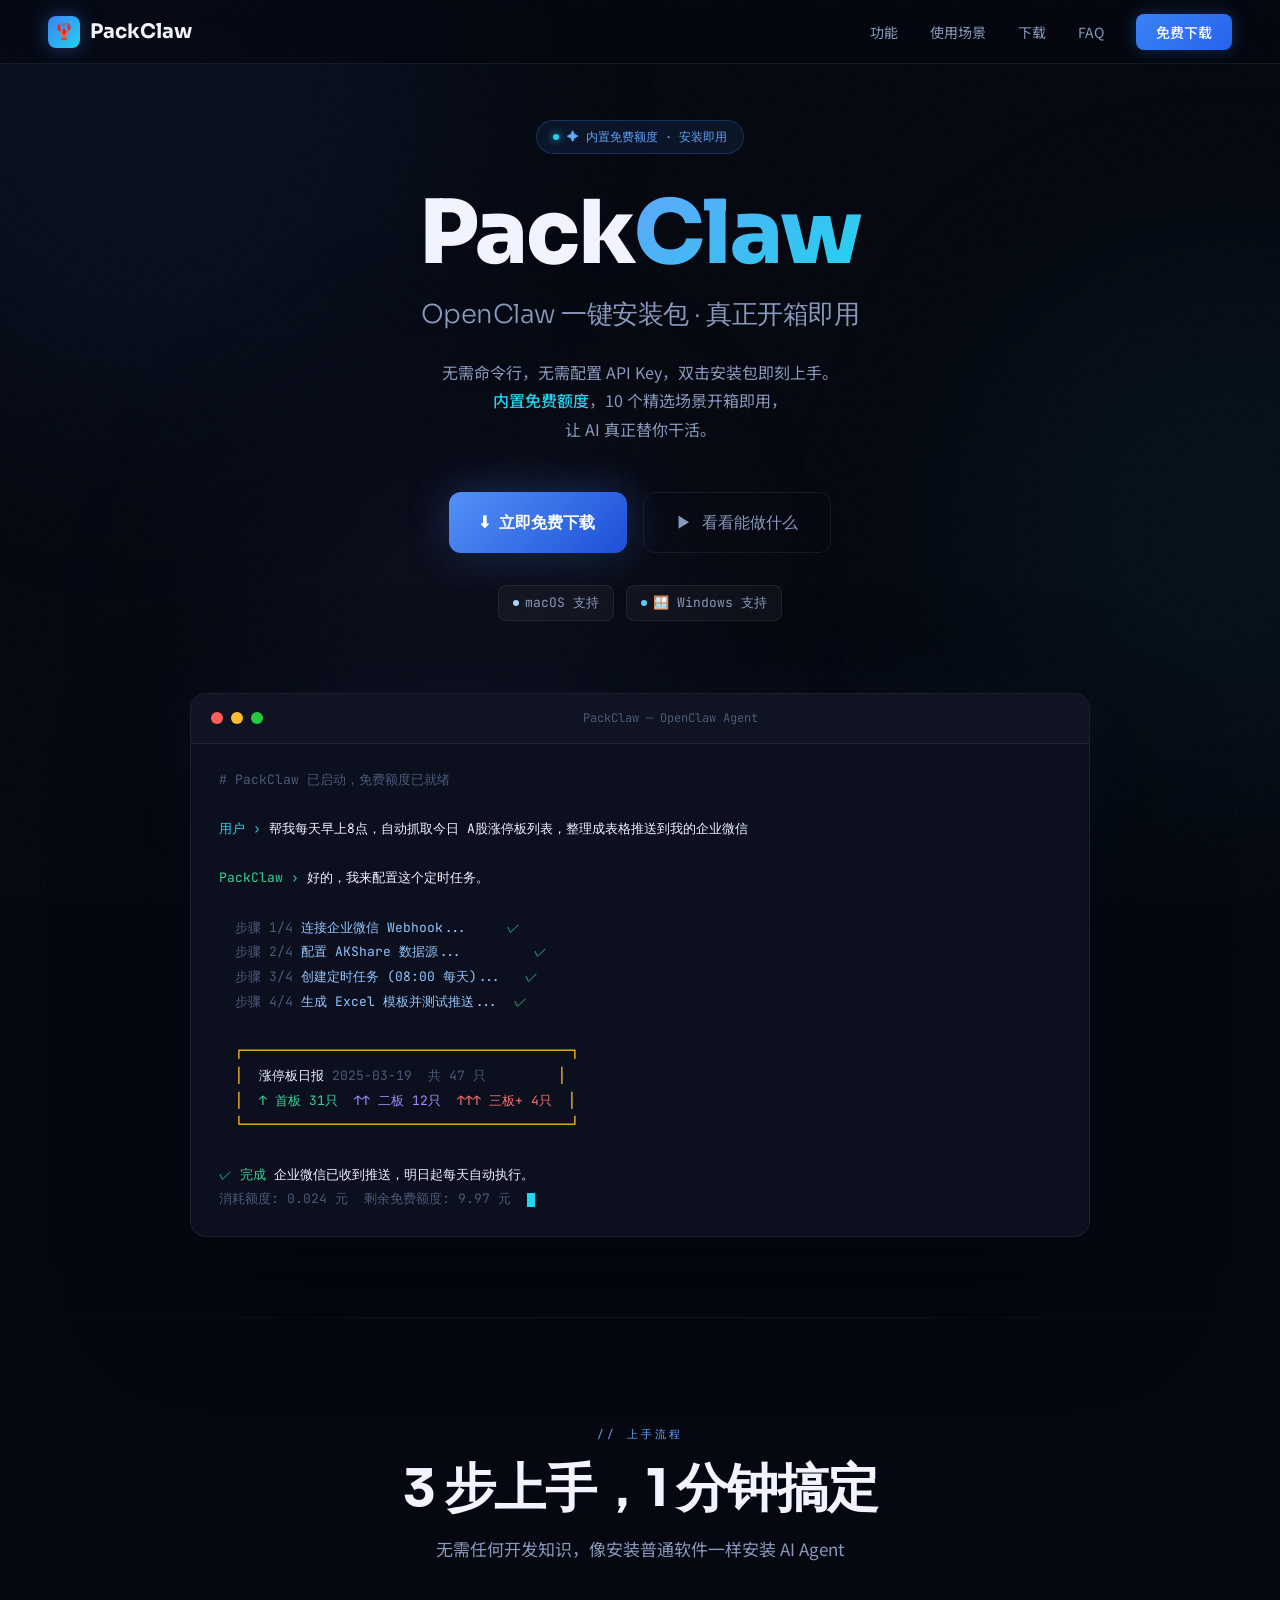
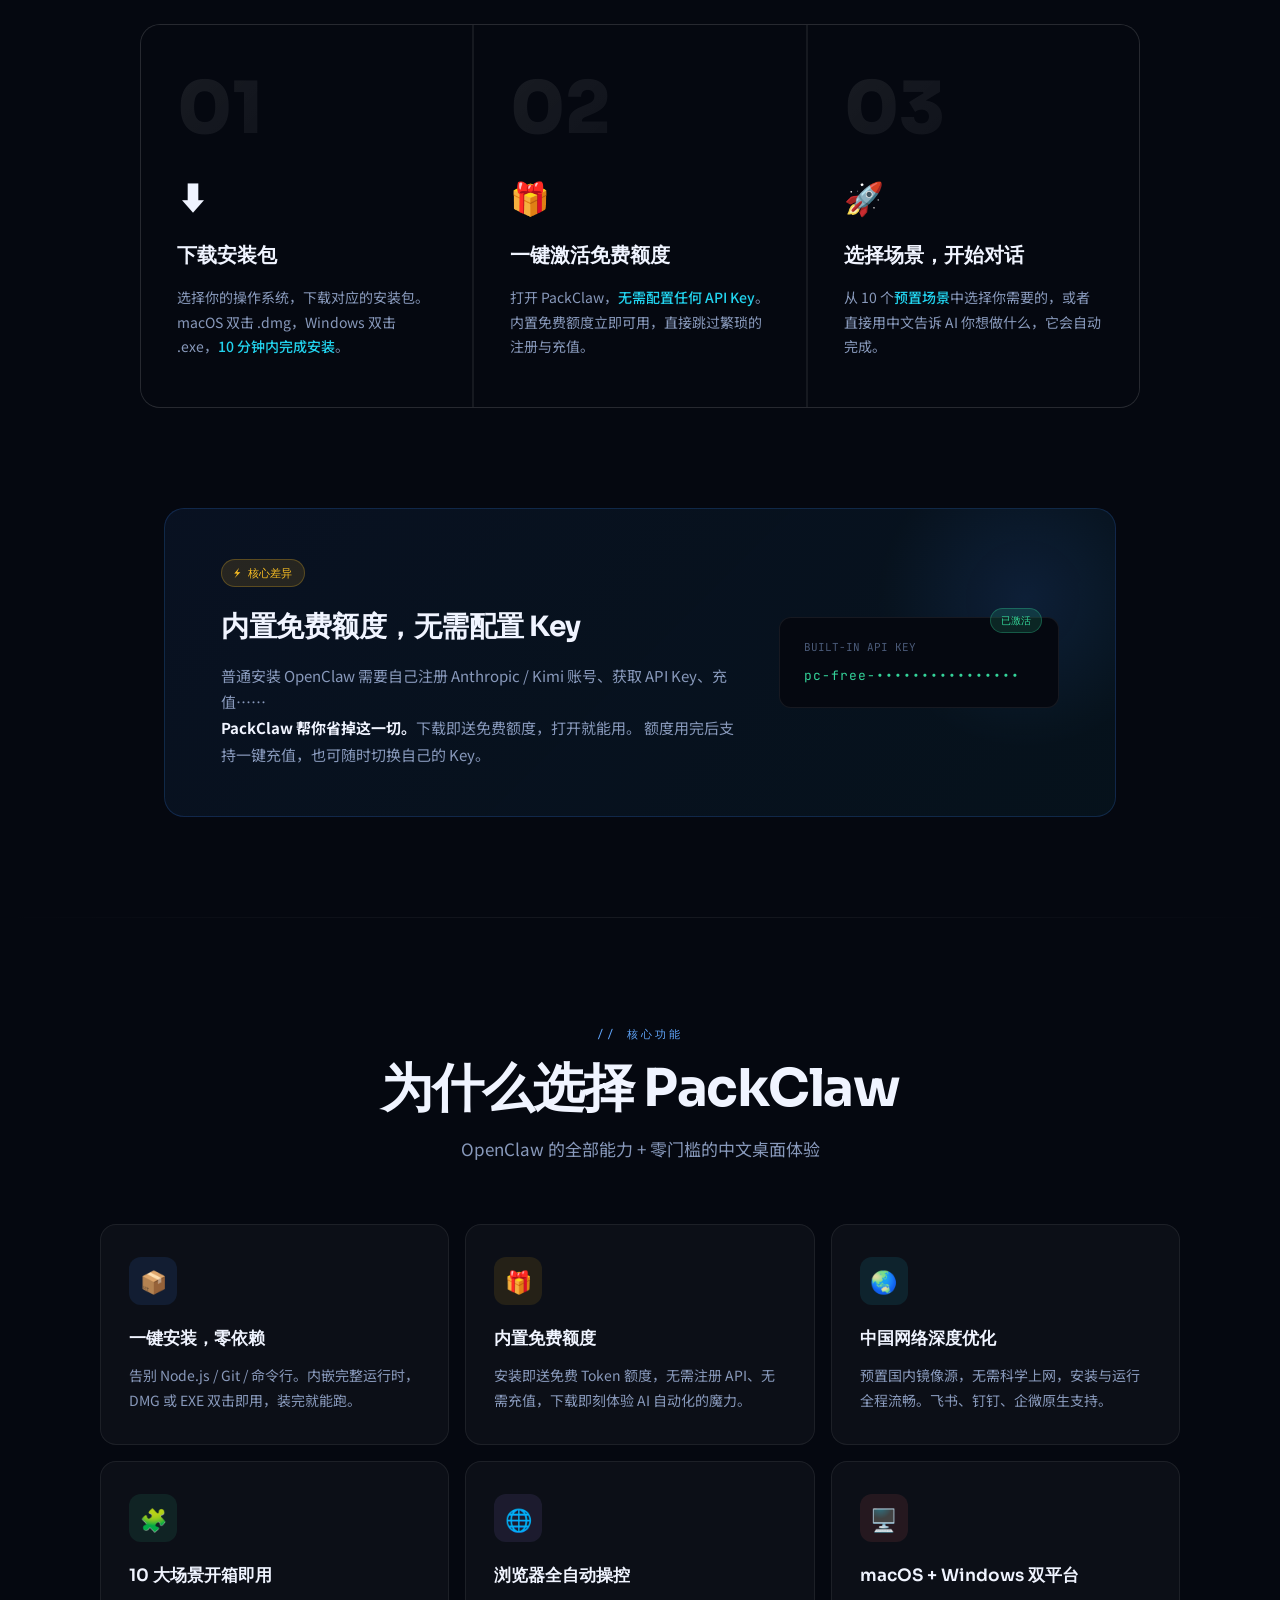
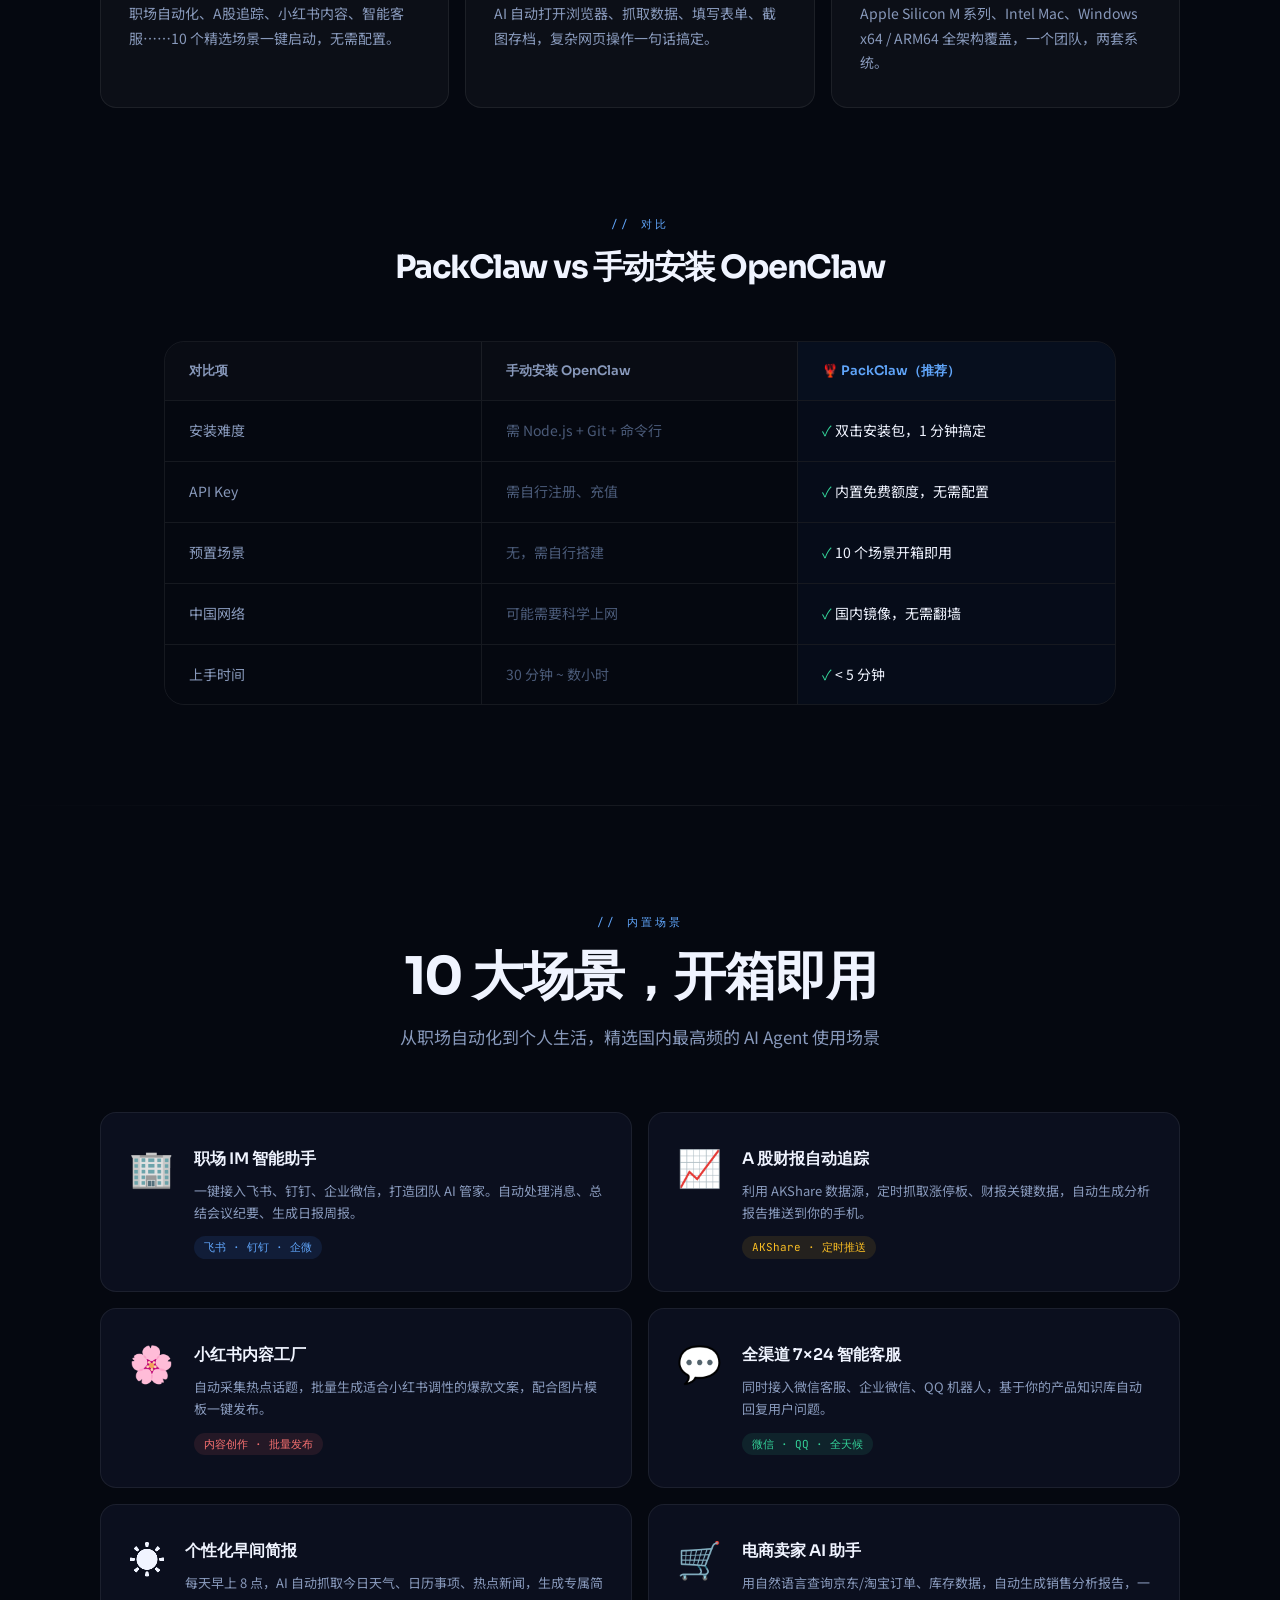
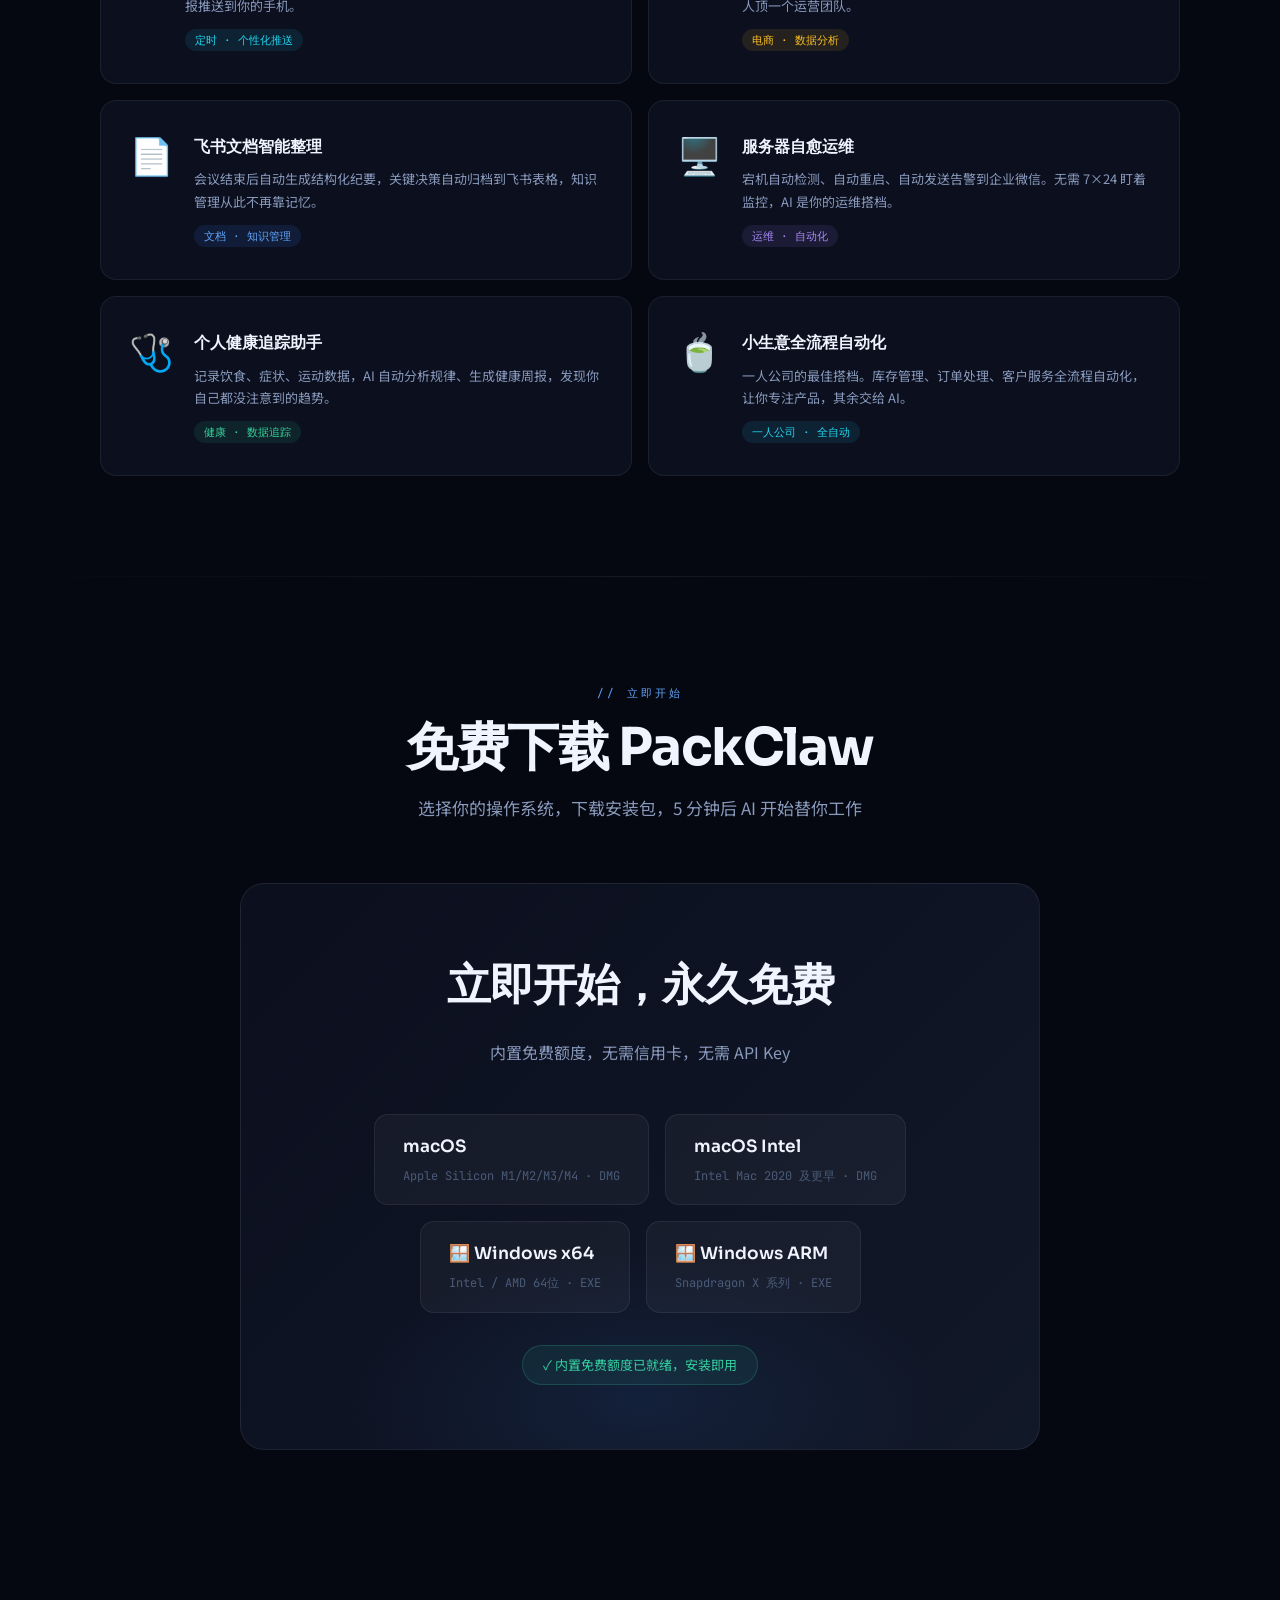
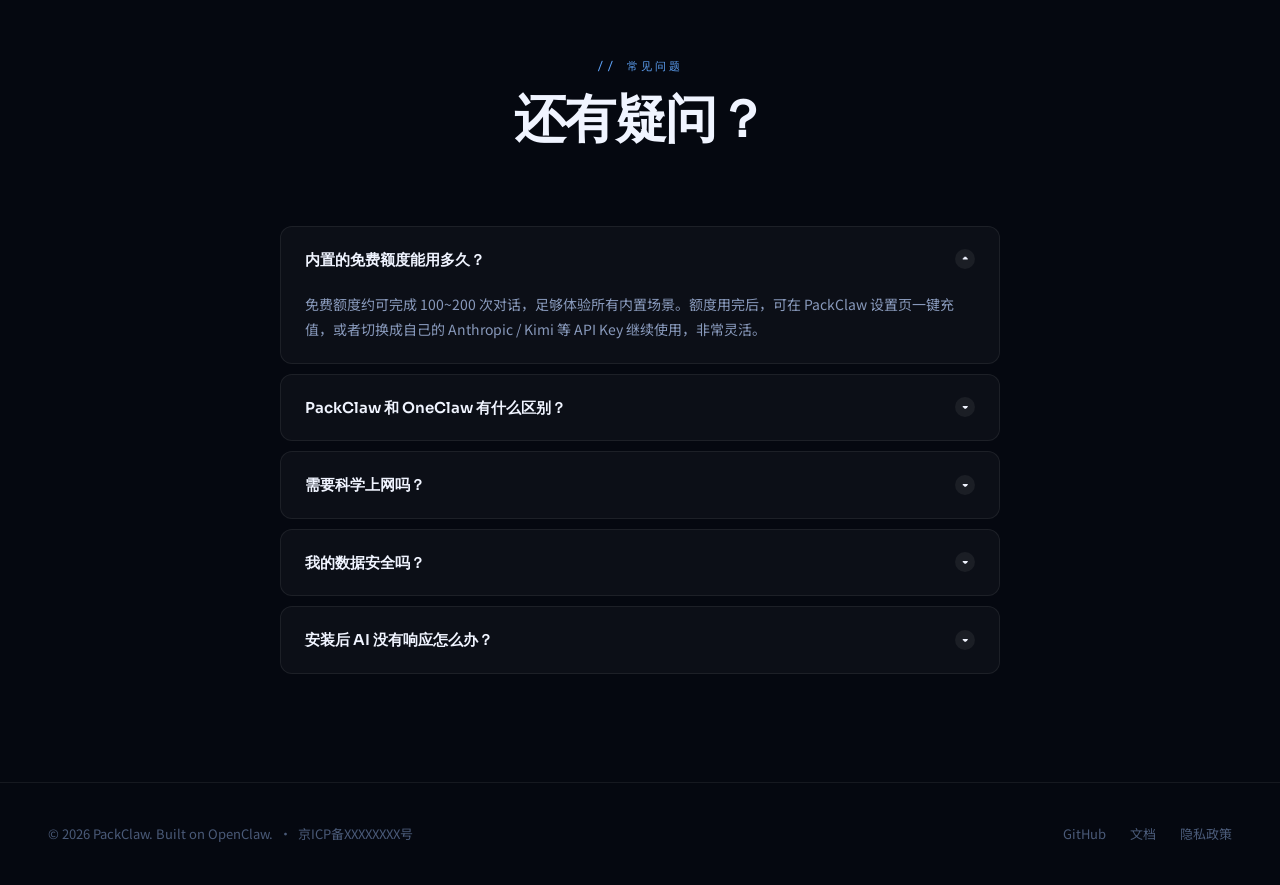
==== index.html @ dedaaedb "init" ====
<!DOCTYPE html>
<html lang="zh-CN">
<head>
<meta charset="UTF-8">
<meta name="viewport" content="width=device-width, initial-scale=1.0">
<title>PackClaw — OpenClaw 极简安装包，开箱即用</title>
<link rel="preconnect" href="https://fonts.googleapis.com">
<link rel="preconnect" href="https://fonts.gstatic.com" crossorigin>
<link href="https://fonts.googleapis.com/css2?family=Sora:wght@300;400;500;600;700;800&family=Noto+Sans+SC:wght@300;400;500;700&family=JetBrains+Mono:wght@400;500&display=swap" rel="stylesheet">
<style>
:root {
  --bg: #050810;
  --bg2: #0b0f1e;
  --bg3: #111828;
  --card: rgba(255,255,255,0.03);
  --border: rgba(255,255,255,0.07);
  --border-hover: rgba(99,179,237,0.35);
  --text: #f0f4ff;
  --text2: #8899bb;
  --text3: #4a5a78;
  --accent: #3b82f6;
  --accent2: #60a5fa;
  --accent-glow: rgba(59,130,246,0.15);
  --cyan: #22d3ee;
  --cyan-glow: rgba(34,211,238,0.12);
  --gold: #fbbf24;
  --green: #34d399;
  --purple: #a78bfa;
  --red: #f87171;
  --font-display: 'Sora', sans-serif;
  --font-body: 'Noto Sans SC', sans-serif;
  --font-mono: 'JetBrains Mono', monospace;
}

*, *::before, *::after { box-sizing: border-box; margin: 0; padding: 0; }

html { scroll-behavior: smooth; }

body {
  background: var(--bg);
  color: var(--text);
  font-family: var(--font-body);
  font-size: 16px;
  line-height: 1.7;
  overflow-x: hidden;
}

/* ───── NOISE TEXTURE ───── */
body::before {
  content: '';
  position: fixed;
  inset: 0;
  background-image: url("data:image/svg+xml,%3Csvg viewBox='0 0 256 256' xmlns='http://www.w3.org/2000/svg'%3E%3Cfilter id='noise'%3E%3CfeTurbulence type='fractalNoise' baseFrequency='0.9' numOctaves='4' stitchTiles='stitch'/%3E%3C/filter%3E%3Crect width='100%25' height='100%25' filter='url(%23noise)' opacity='0.035'/%3E%3C/svg%3E");
  pointer-events: none;
  z-index: 0;
  opacity: 0.6;
}

/* ───── AMBIENT BLOBS ───── */
.blob {
  position: fixed;
  border-radius: 50%;
  filter: blur(120px);
  pointer-events: none;
  z-index: 0;
  animation: blobFloat 12s ease-in-out infinite alternate;
}
.blob-1 { width: 600px; height: 600px; background: rgba(59,130,246,0.07); top: -200px; left: -150px; animation-delay: 0s; }
.blob-2 { width: 500px; height: 500px; background: rgba(34,211,238,0.05); top: 30%; right: -200px; animation-delay: -4s; }
.blob-3 { width: 400px; height: 400px; background: rgba(167,139,250,0.06); bottom: 10%; left: 20%; animation-delay: -8s; }

@keyframes blobFloat {
  0% { transform: translate(0,0) scale(1); }
  100% { transform: translate(30px, 40px) scale(1.08); }
}

/* ───── NAV ───── */
nav {
  position: fixed;
  top: 0; left: 0; right: 0;
  z-index: 100;
  display: flex;
  align-items: center;
  justify-content: space-between;
  padding: 0 48px;
  height: 64px;
  background: rgba(5,8,16,0.7);
  backdrop-filter: blur(20px);
  border-bottom: 1px solid var(--border);
}

.logo {
  display: flex;
  align-items: center;
  gap: 10px;
  font-family: var(--font-display);
  font-weight: 700;
  font-size: 20px;
  color: var(--text);
  text-decoration: none;
}

.logo-icon {
  width: 32px; height: 32px;
  background: linear-gradient(135deg, var(--accent), var(--cyan));
  border-radius: 8px;
  display: flex; align-items: center; justify-content: center;
  font-size: 16px;
  box-shadow: 0 0 20px rgba(59,130,246,0.4);
}

nav ul { list-style: none; display: flex; gap: 32px; }
nav ul a { color: var(--text2); text-decoration: none; font-size: 14px; transition: color .2s; }
nav ul a:hover { color: var(--text); }

.nav-cta {
  background: linear-gradient(135deg, var(--accent), #2563eb);
  color: #fff !important;
  padding: 8px 20px;
  border-radius: 8px;
  font-weight: 500;
  transition: opacity .2s, box-shadow .2s !important;
  box-shadow: 0 0 16px rgba(59,130,246,0.3);
}
.nav-cta:hover { opacity: 0.9 !important; box-shadow: 0 0 24px rgba(59,130,246,0.5) !important; }

/* ───── SECTIONS ───── */
section { position: relative; z-index: 1; }

/* ───── HERO ───── */
.hero {
  min-height: 100vh;
  display: flex;
  flex-direction: column;
  align-items: center;
  justify-content: center;
  text-align: center;
  padding: 120px 24px 80px;
}

.hero-badge {
  display: inline-flex;
  align-items: center;
  gap: 8px;
  padding: 6px 16px;
  background: rgba(59,130,246,0.1);
  border: 1px solid rgba(59,130,246,0.25);
  border-radius: 100px;
  font-size: 12px;
  font-family: var(--font-mono);
  color: var(--accent2);
  margin-bottom: 32px;
  animation: fadeUp .8s ease both;
}

.hero-badge::before {
  content: '';
  width: 6px; height: 6px;
  border-radius: 50%;
  background: var(--cyan);
  box-shadow: 0 0 8px var(--cyan);
  animation: pulse 2s ease infinite;
}

@keyframes pulse { 0%,100%{opacity:1;transform:scale(1)} 50%{opacity:.6;transform:scale(0.8)} }

.hero h1 {
  font-family: var(--font-display);
  font-size: clamp(48px, 7vw, 88px);
  font-weight: 800;
  line-height: 1.08;
  letter-spacing: -2px;
  margin-bottom: 12px;
  animation: fadeUp .8s ease .1s both;
}

.hero h1 .pack { color: var(--text); }
.hero h1 .claw {
  background: linear-gradient(135deg, var(--accent2), var(--cyan));
  -webkit-background-clip: text;
  -webkit-text-fill-color: transparent;
  background-clip: text;
}

.hero-tagline {
  font-family: var(--font-display);
  font-size: clamp(18px, 2.5vw, 26px);
  font-weight: 300;
  color: var(--text2);
  margin-bottom: 20px;
  letter-spacing: -0.5px;
  animation: fadeUp .8s ease .2s both;
}

.hero-sub {
  max-width: 600px;
  color: var(--text2);
  font-size: 16px;
  line-height: 1.8;
  margin-bottom: 48px;
  animation: fadeUp .8s ease .3s both;
}

.hero-sub strong { color: var(--cyan); font-weight: 500; }

.hero-actions {
  display: flex;
  gap: 16px;
  flex-wrap: wrap;
  justify-content: center;
  animation: fadeUp .8s ease .4s both;
}

.btn-primary {
  display: flex;
  align-items: center;
  gap: 10px;
  padding: 16px 32px;
  background: linear-gradient(135deg, var(--accent), #1d4ed8);
  border: none;
  border-radius: 12px;
  color: #fff;
  font-family: var(--font-display);
  font-size: 16px;
  font-weight: 600;
  cursor: pointer;
  text-decoration: none;
  box-shadow: 0 0 40px rgba(59,130,246,0.3), 0 4px 20px rgba(0,0,0,0.3);
  transition: all .25s;
  position: relative;
  overflow: hidden;
}

.btn-primary::after {
  content: '';
  position: absolute;
  inset: 0;
  background: linear-gradient(135deg, rgba(255,255,255,0.12), transparent);
}

.btn-primary:hover {
  transform: translateY(-2px);
  box-shadow: 0 0 60px rgba(59,130,246,0.45), 0 8px 32px rgba(0,0,0,0.4);
}

.btn-secondary {
  display: flex;
  align-items: center;
  gap: 10px;
  padding: 16px 32px;
  background: transparent;
  border: 1px solid var(--border);
  border-radius: 12px;
  color: var(--text2);
  font-family: var(--font-display);
  font-size: 16px;
  font-weight: 500;
  cursor: pointer;
  text-decoration: none;
  transition: all .25s;
}

.btn-secondary:hover {
  border-color: rgba(255,255,255,0.2);
  color: var(--text);
  background: rgba(255,255,255,0.03);
}

/* OS Badges */
.os-badges {
  display: flex;
  gap: 12px;
  margin-top: 32px;
  justify-content: center;
  animation: fadeUp .8s ease .5s both;
}

.os-badge {
  display: flex;
  align-items: center;
  gap: 6px;
  padding: 6px 14px;
  background: rgba(255,255,255,0.04);
  border: 1px solid var(--border);
  border-radius: 8px;
  font-size: 13px;
  color: var(--text2);
  font-family: var(--font-mono);
}

.os-badge .dot { width: 6px; height: 6px; border-radius: 50%; }
.os-badge.mac .dot { background: #a8d8ff; }
.os-badge.win .dot { background: #60cdff; }

/* Hero visual */
.hero-visual {
  margin-top: 72px;
  width: 100%;
  max-width: 900px;
  animation: fadeUp .8s ease .6s both;
}

.terminal {
  background: var(--bg2);
  border: 1px solid var(--border);
  border-radius: 16px;
  overflow: hidden;
  box-shadow: 0 40px 120px rgba(0,0,0,0.6), 0 0 80px rgba(59,130,246,0.08);
}

.terminal-bar {
  display: flex;
  align-items: center;
  gap: 8px;
  padding: 14px 20px;
  background: rgba(255,255,255,0.02);
  border-bottom: 1px solid var(--border);
}

.terminal-dot { width: 12px; height: 12px; border-radius: 50%; }
.terminal-dot.r { background: #ff5f57; }
.terminal-dot.y { background: #febc2e; }
.terminal-dot.g { background: #28c840; }

.terminal-title { flex: 1; text-align: center; font-family: var(--font-mono); font-size: 12px; color: var(--text3); }

.terminal-body { padding: 24px 28px; text-align: left; }
.terminal-body pre { font-family: var(--font-mono); font-size: 13px; line-height: 1.9; }

.t-dim { color: var(--text3); }
.t-green { color: var(--green); }
.t-cyan { color: var(--cyan); }
.t-blue { color: #93c5fd; }
.t-gold { color: var(--gold); }
.t-purple { color: var(--purple); }
.t-red { color: var(--red); }
.t-white { color: var(--text); }

.cursor {
  display: inline-block;
  width: 8px; height: 14px;
  background: var(--cyan);
  vertical-align: middle;
  animation: blink 1s step-end infinite;
}
@keyframes blink { 0%,100%{opacity:1} 50%{opacity:0} }

/* ───── DIVIDER ───── */
.section-divider {
  height: 1px;
  background: linear-gradient(90deg, transparent, var(--border), transparent);
  margin: 0;
}

/* ───── SECTION HEADER ───── */
.section-header {
  text-align: center;
  padding: 100px 24px 60px;
}

.section-label {
  display: inline-block;
  font-family: var(--font-mono);
  font-size: 11px;
  letter-spacing: 3px;
  text-transform: uppercase;
  color: var(--accent2);
  margin-bottom: 16px;
}

.section-title {
  font-family: var(--font-display);
  font-size: clamp(32px, 5vw, 52px);
  font-weight: 700;
  letter-spacing: -1.5px;
  line-height: 1.12;
  margin-bottom: 16px;
}

.section-desc {
  color: var(--text2);
  font-size: 17px;
  max-width: 560px;
  margin: 0 auto;
  line-height: 1.75;
}

/* ───── STEPS ───── */
.steps-section { padding: 0 24px 100px; }

.steps-grid {
  max-width: 1000px;
  margin: 0 auto;
  display: grid;
  grid-template-columns: repeat(3, 1fr);
  gap: 2px;
  background: var(--border);
  border-radius: 20px;
  overflow: hidden;
  border: 1px solid var(--border);
}

.step-card {
  background: var(--bg);
  padding: 48px 36px;
  position: relative;
  transition: background .25s;
}

.step-card:hover { background: var(--bg2); }

.step-num {
  font-family: var(--font-display);
  font-size: 72px;
  font-weight: 800;
  line-height: 1;
  margin-bottom: 24px;
  background: linear-gradient(135deg, rgba(255,255,255,0.08), rgba(255,255,255,0.02));
  -webkit-background-clip: text;
  -webkit-text-fill-color: transparent;
  background-clip: text;
}

.step-icon { font-size: 32px; margin-bottom: 16px; }
.step-title { font-family: var(--font-display); font-size: 20px; font-weight: 600; margin-bottom: 12px; }
.step-desc { color: var(--text2); font-size: 14px; line-height: 1.75; }

.step-accent { color: var(--cyan); font-weight: 500; }

/* ───── FREE KEY BANNER ───── */
.free-key-banner {
  max-width: 1000px;
  margin: 0 auto 100px;
  padding: 0 24px;
}

.banner-inner {
  background: linear-gradient(135deg, rgba(59,130,246,0.08), rgba(34,211,238,0.05));
  border: 1px solid rgba(59,130,246,0.2);
  border-radius: 20px;
  padding: 48px 56px;
  display: grid;
  grid-template-columns: 1fr auto;
  gap: 40px;
  align-items: center;
  position: relative;
  overflow: hidden;
}

.banner-inner::before {
  content: '';
  position: absolute;
  top: -60px; right: -60px;
  width: 300px; height: 300px;
  border-radius: 50%;
  background: radial-gradient(circle, rgba(59,130,246,0.12), transparent 70%);
}

.banner-label {
  display: inline-flex;
  align-items: center;
  gap: 6px;
  padding: 4px 12px;
  background: rgba(251,191,36,0.12);
  border: 1px solid rgba(251,191,36,0.25);
  border-radius: 100px;
  font-size: 11px;
  font-family: var(--font-mono);
  color: var(--gold);
  margin-bottom: 16px;
}

.banner-title {
  font-family: var(--font-display);
  font-size: 28px;
  font-weight: 700;
  margin-bottom: 12px;
  letter-spacing: -0.5px;
}

.banner-desc { color: var(--text2); font-size: 15px; line-height: 1.75; }
.banner-desc strong { color: var(--text); }

.key-display {
  background: var(--bg);
  border: 1px solid var(--border);
  border-radius: 12px;
  padding: 20px 24px;
  font-family: var(--font-mono);
  font-size: 13px;
  white-space: nowrap;
  min-width: 280px;
  position: relative;
}

.key-label { color: var(--text3); font-size: 11px; margin-bottom: 8px; }
.key-value { color: var(--green); letter-spacing: 1px; }
.key-badge {
  position: absolute;
  top: -10px; right: 16px;
  padding: 3px 10px;
  background: rgba(52,211,153,0.15);
  border: 1px solid rgba(52,211,153,0.3);
  border-radius: 100px;
  font-size: 10px;
  color: var(--green);
}

/* ───── FEATURES ───── */
.features-section {
  padding: 0 24px 100px;
}

.features-grid {
  max-width: 1080px;
  margin: 0 auto;
  display: grid;
  grid-template-columns: repeat(3, 1fr);
  gap: 16px;
}

.feature-card {
  background: var(--card);
  border: 1px solid var(--border);
  border-radius: 16px;
  padding: 32px 28px;
  transition: all .3s;
  position: relative;
  overflow: hidden;
}

.feature-card::before {
  content: '';
  position: absolute;
  top: 0; left: 0; right: 0;
  height: 2px;
  background: linear-gradient(90deg, transparent, var(--accent), transparent);
  opacity: 0;
  transition: opacity .3s;
}

.feature-card:hover {
  border-color: var(--border-hover);
  background: rgba(255,255,255,0.04);
  transform: translateY(-4px);
}

.feature-card:hover::before { opacity: 1; }

.feature-icon-wrap {
  width: 48px; height: 48px;
  border-radius: 12px;
  display: flex; align-items: center; justify-content: center;
  font-size: 22px;
  margin-bottom: 20px;
}

.fi-blue { background: rgba(59,130,246,0.12); }
.fi-cyan { background: rgba(34,211,238,0.1); }
.fi-green { background: rgba(52,211,153,0.1); }
.fi-gold { background: rgba(251,191,36,0.1); }
.fi-purple { background: rgba(167,139,250,0.1); }
.fi-red { background: rgba(248,113,113,0.1); }

.feature-title { font-family: var(--font-display); font-size: 17px; font-weight: 600; margin-bottom: 10px; }
.feature-desc { color: var(--text2); font-size: 14px; line-height: 1.75; }

/* ───── SCENARIOS ───── */
.scenarios-section {
  padding: 0 24px 100px;
}

.scenarios-grid {
  max-width: 1080px;
  margin: 0 auto;
  display: grid;
  grid-template-columns: repeat(2, 1fr);
  gap: 16px;
}

.scenario-card {
  background: var(--bg2);
  border: 1px solid var(--border);
  border-radius: 16px;
  padding: 32px 28px;
  display: flex;
  gap: 20px;
  transition: all .3s;
  cursor: default;
}

.scenario-card:hover {
  border-color: rgba(255,255,255,0.1);
  background: var(--bg3);
  transform: translateY(-2px);
}

.scenario-icon {
  font-size: 36px;
  flex-shrink: 0;
  line-height: 1;
  margin-top: 2px;
}

.scenario-title {
  font-family: var(--font-display);
  font-size: 16px;
  font-weight: 600;
  margin-bottom: 8px;
}

.scenario-desc { color: var(--text2); font-size: 13px; line-height: 1.7; }

.scenario-tag {
  display: inline-block;
  padding: 2px 10px;
  border-radius: 100px;
  font-size: 11px;
  font-family: var(--font-mono);
  margin-top: 12px;
}

.tag-blue { background: rgba(59,130,246,0.12); color: var(--accent2); }
.tag-green { background: rgba(52,211,153,0.1); color: var(--green); }
.tag-gold { background: rgba(251,191,36,0.1); color: var(--gold); }
.tag-purple { background: rgba(167,139,250,0.1); color: var(--purple); }
.tag-cyan { background: rgba(34,211,238,0.1); color: var(--cyan); }
.tag-red { background: rgba(248,113,113,0.1); color: var(--red); }

/* ───── DOWNLOAD ───── */
.download-section {
  padding: 0 24px 100px;
}

.download-box {
  max-width: 800px;
  margin: 0 auto;
  background: linear-gradient(135deg, var(--bg2), var(--bg3));
  border: 1px solid var(--border);
  border-radius: 24px;
  padding: 64px 48px;
  text-align: center;
  position: relative;
  overflow: hidden;
}

.download-box::before {
  content: '';
  position: absolute;
  bottom: -100px; left: 50%;
  transform: translateX(-50%);
  width: 600px; height: 300px;
  background: radial-gradient(ellipse, rgba(59,130,246,0.1), transparent 70%);
}

.download-title {
  font-family: var(--font-display);
  font-size: clamp(28px, 4vw, 44px);
  font-weight: 800;
  letter-spacing: -1px;
  margin-bottom: 16px;
}

.download-sub { color: var(--text2); font-size: 16px; margin-bottom: 48px; }

.download-buttons {
  display: flex;
  gap: 16px;
  justify-content: center;
  flex-wrap: wrap;
}

.dl-btn {
  display: flex;
  flex-direction: column;
  align-items: flex-start;
  gap: 4px;
  padding: 18px 28px;
  border-radius: 14px;
  border: 1px solid var(--border);
  background: rgba(255,255,255,0.04);
  cursor: pointer;
  text-decoration: none;
  transition: all .25s;
  min-width: 200px;
}

.dl-btn:hover {
  border-color: rgba(99,179,237,0.3);
  background: rgba(59,130,246,0.06);
  transform: translateY(-3px);
}

.dl-btn-os {
  font-family: var(--font-display);
  font-size: 17px;
  font-weight: 600;
  color: var(--text);
  display: flex;
  align-items: center;
  gap: 8px;
}

.dl-btn-desc { font-size: 12px; color: var(--text3); font-family: var(--font-mono); }

.dl-free-badge {
  display: inline-flex;
  align-items: center;
  gap: 6px;
  margin-top: 32px;
  padding: 8px 20px;
  background: rgba(52,211,153,0.08);
  border: 1px solid rgba(52,211,153,0.2);
  border-radius: 100px;
  font-size: 13px;
  color: var(--green);
}

/* ───── FAQ ───── */
.faq-section { padding: 0 24px 100px; }

.faq-list {
  max-width: 720px;
  margin: 0 auto;
  display: flex;
  flex-direction: column;
  gap: 2px;
}

.faq-item {
  border-radius: 12px;
  overflow: hidden;
  background: var(--card);
  border: 1px solid var(--border);
  margin-bottom: 8px;
}

.faq-q {
  padding: 20px 24px;
  font-family: var(--font-display);
  font-size: 15px;
  font-weight: 600;
  cursor: pointer;
  display: flex;
  justify-content: space-between;
  align-items: center;
  gap: 16px;
  user-select: none;
}

.faq-q:hover { background: rgba(255,255,255,0.02); }

.faq-arrow {
  width: 20px; height: 20px;
  border-radius: 50%;
  background: rgba(255,255,255,0.06);
  display: flex; align-items: center; justify-content: center;
  font-size: 12px;
  flex-shrink: 0;
  transition: transform .25s;
}

.faq-a {
  padding: 0 24px;
  max-height: 0;
  overflow: hidden;
  transition: max-height .35s ease, padding .25s;
  color: var(--text2);
  font-size: 14px;
  line-height: 1.8;
}

.faq-item.open .faq-a { max-height: 200px; padding: 0 24px 20px; }
.faq-item.open .faq-arrow { transform: rotate(180deg); }

/* ───── FOOTER ───── */
footer {
  border-top: 1px solid var(--border);
  padding: 40px 48px;
  display: flex;
  align-items: center;
  justify-content: space-between;
  position: relative;
  z-index: 1;
}

.footer-left { color: var(--text3); font-size: 13px; }
.footer-left a { color: var(--text3); text-decoration: none; }
.footer-left a:hover { color: var(--text2); }

.footer-right { display: flex; gap: 24px; }
.footer-right a { color: var(--text3); font-size: 13px; text-decoration: none; }
.footer-right a:hover { color: var(--text2); }

/* ───── ANIMATIONS ───── */
@keyframes fadeUp {
  from { opacity: 0; transform: translateY(24px); }
  to { opacity: 1; transform: translateY(0); }
}

.reveal {
  opacity: 0;
  transform: translateY(32px);
  transition: opacity .7s ease, transform .7s ease;
}

.reveal.visible { opacity: 1; transform: translateY(0); }

/* ───── COMPARISON STRIP ───── */
.compare-strip {
  max-width: 1000px;
  margin: 0 auto 100px;
  padding: 0 24px;
}

.compare-inner {
  border: 1px solid var(--border);
  border-radius: 20px;
  overflow: hidden;
}

.compare-row {
  display: grid;
  grid-template-columns: 1fr 1fr 1fr;
  border-bottom: 1px solid var(--border);
}
.compare-row:last-child { border-bottom: none; }

.compare-cell {
  padding: 18px 24px;
  font-size: 14px;
  border-right: 1px solid var(--border);
}
.compare-cell:last-child { border-right: none; }

.compare-row.header .compare-cell {
  background: rgba(255,255,255,0.02);
  font-family: var(--font-display);
  font-weight: 600;
  font-size: 13px;
  color: var(--text2);
}

.compare-row.header .compare-cell:nth-child(3) {
  background: rgba(59,130,246,0.06);
  color: var(--accent2);
}

.check { color: var(--green); }
.cross { color: var(--text3); }
.highlight-cell { background: rgba(59,130,246,0.04); }

/* ───── RESPONSIVE ───── */
@media (max-width: 768px) {
  nav { padding: 0 20px; }
  nav ul { display: none; }
  .steps-grid, .features-grid, .scenarios-grid { grid-template-columns: 1fr; }
  .banner-inner { grid-template-columns: 1fr; }
  .compare-row { grid-template-columns: 1fr; }
  footer { flex-direction: column; gap: 16px; text-align: center; }
}
</style>
</head>
<body>

<div class="blob blob-1"></div>
<div class="blob blob-2"></div>
<div class="blob blob-3"></div>

<!-- NAV -->
<nav>
  <a href="#" class="logo">
    <div class="logo-icon">🦞</div>
    PackClaw
  </a>
  <ul>
    <li><a href="#features">功能</a></li>
    <li><a href="#scenarios">使用场景</a></li>
    <li><a href="#download">下载</a></li>
    <li><a href="#faq">FAQ</a></li>
    <li><a href="#download" class="nav-cta">免费下载</a></li>
  </ul>
</nav>

<!-- HERO -->
<section class="hero">
  <div class="hero-badge">✦ 内置免费额度 · 安装即用</div>

  <h1>
    <span class="pack">Pack</span><span class="claw">Claw</span>
  </h1>

  <p class="hero-tagline">OpenClaw 一键安装包 · 真正开箱即用</p>

  <p class="hero-sub">
    无需命令行，无需配置 API Key，双击安装包即刻上手。<br>
    <strong>内置免费额度</strong>，10 个精选场景开箱即用，<br>
    让 AI 真正替你干活。
  </p>

  <div class="hero-actions">
    <a href="#download" class="btn-primary">
      <span>⬇</span> 立即免费下载
    </a>
    <a href="#scenarios" class="btn-secondary">
      <span>▶</span> 看看能做什么
    </a>
  </div>

  <div class="os-badges">
    <div class="os-badge mac">
      <div class="dot"></div>
       macOS 支持
    </div>
    <div class="os-badge win">
      <div class="dot"></div>
      🪟 Windows 支持
    </div>
  </div>

  <div class="hero-visual">
    <div class="terminal">
      <div class="terminal-bar">
        <div class="terminal-dot r"></div>
        <div class="terminal-dot y"></div>
        <div class="terminal-dot g"></div>
        <div class="terminal-title">PackClaw — OpenClaw Agent</div>
      </div>
      <div class="terminal-body">
        <pre><span class="t-dim"># PackClaw 已启动，免费额度已就绪</span>

<span class="t-cyan">用户 ›</span> <span class="t-white">帮我每天早上8点，自动抓取今日 A股涨停板列表，整理成表格推送到我的企业微信</span>

<span class="t-green">PackClaw ›</span> <span class="t-white">好的，我来配置这个定时任务。</span>

  <span class="t-dim">步骤 1/4</span> <span class="t-blue">连接企业微信 Webhook...</span>     <span class="t-green">✓</span>
  <span class="t-dim">步骤 2/4</span> <span class="t-blue">配置 AKShare 数据源...</span>         <span class="t-green">✓</span>
  <span class="t-dim">步骤 3/4</span> <span class="t-blue">创建定时任务 (08:00 每天)...</span>   <span class="t-green">✓</span>
  <span class="t-dim">步骤 4/4</span> <span class="t-blue">生成 Excel 模板并测试推送...</span>  <span class="t-green">✓</span>

<span class="t-gold">  ┌─────────────────────────────────────────┐</span>
<span class="t-gold">  │</span>  <span class="t-white">涨停板日报</span> <span class="t-dim">2025-03-19  共 47 只</span>         <span class="t-gold">│</span>
<span class="t-gold">  │</span>  <span class="t-green">↑ 首板 31只</span>  <span class="t-purple">↑↑ 二板 12只</span>  <span class="t-red">↑↑↑ 三板+ 4只</span>  <span class="t-gold">│</span>
<span class="t-gold">  └─────────────────────────────────────────┘</span>

<span class="t-green">✓ 完成</span> <span class="t-white">企业微信已收到推送，明日起每天自动执行。</span>
<span class="t-dim">消耗额度: 0.024 元  剩余免费额度: 9.97 元</span>  <span class="cursor"></span></pre>
      </div>
    </div>
  </div>
</section>

<div class="section-divider"></div>

<!-- 3 STEPS -->
<section id="setup">
  <div class="section-header reveal">
    <span class="section-label">// 上手流程</span>
    <h2 class="section-title">3 步上手，1 分钟搞定</h2>
    <p class="section-desc">无需任何开发知识，像安装普通软件一样安装 AI Agent</p>
  </div>

  <div class="steps-section">
    <div class="steps-grid reveal">
      <div class="step-card">
        <div class="step-num">01</div>
        <div class="step-icon">⬇</div>
        <div class="step-title">下载安装包</div>
        <p class="step-desc">选择你的操作系统，下载对应的安装包。macOS 双击 .dmg，Windows 双击 .exe，<span class="step-accent">10 分钟内完成安装</span>。</p>
      </div>
      <div class="step-card">
        <div class="step-num">02</div>
        <div class="step-icon">🎁</div>
        <div class="step-title">一键激活免费额度</div>
        <p class="step-desc">打开 PackClaw，<span class="step-accent">无需配置任何 API Key</span>。内置免费额度立即可用，直接跳过繁琐的注册与充值。</p>
      </div>
      <div class="step-card">
        <div class="step-num">03</div>
        <div class="step-icon">🚀</div>
        <div class="step-title">选择场景，开始对话</div>
        <p class="step-desc">从 10 个<span class="step-accent">预置场景</span>中选择你需要的，或者直接用中文告诉 AI 你想做什么，它会自动完成。</p>
      </div>
    </div>
  </div>
</section>

<!-- FREE KEY BANNER -->
<div class="free-key-banner reveal">
  <div class="banner-inner">
    <div>
      <div class="banner-label">⚡ 核心差异</div>
      <h3 class="banner-title">内置免费额度，无需配置 Key</h3>
      <p class="banner-desc">
        普通安装 OpenClaw 需要自己注册 Anthropic / Kimi 账号、获取 API Key、充值……<br>
        <strong>PackClaw 帮你省掉这一切。</strong>下载即送免费额度，打开就能用。
        额度用完后支持一键充值，也可随时切换自己的 Key。
      </p>
    </div>
    <div class="key-display">
      <div class="key-label">BUILT-IN API KEY</div>
      <div class="key-value">pc-free-••••••••••••••••</div>
      <div class="key-badge">已激活</div>
    </div>
  </div>
</div>

<div class="section-divider"></div>

<!-- FEATURES -->
<section id="features">
  <div class="section-header reveal">
    <span class="section-label">// 核心功能</span>
    <h2 class="section-title">为什么选择 PackClaw</h2>
    <p class="section-desc">OpenClaw 的全部能力 + 零门槛的中文桌面体验</p>
  </div>

  <div class="features-section">
    <div class="features-grid reveal">
      <div class="feature-card">
        <div class="feature-icon-wrap fi-blue">📦</div>
        <div class="feature-title">一键安装，零依赖</div>
        <p class="feature-desc">告别 Node.js / Git / 命令行。内嵌完整运行时，DMG 或 EXE 双击即用，装完就能跑。</p>
      </div>
      <div class="feature-card">
        <div class="feature-icon-wrap fi-gold">🎁</div>
        <div class="feature-title">内置免费额度</div>
        <p class="feature-desc">安装即送免费 Token 额度，无需注册 API、无需充值，下载即刻体验 AI 自动化的魔力。</p>
      </div>
      <div class="feature-card">
        <div class="feature-icon-wrap fi-cyan">🌏</div>
        <div class="feature-title">中国网络深度优化</div>
        <p class="feature-desc">预置国内镜像源，无需科学上网，安装与运行全程流畅。飞书、钉钉、企微原生支持。</p>
      </div>
      <div class="feature-card">
        <div class="feature-icon-wrap fi-green">🧩</div>
        <div class="feature-title">10 大场景开箱即用</div>
        <p class="feature-desc">职场自动化、A股追踪、小红书内容、智能客服……10 个精选场景一键启动，无需配置。</p>
      </div>
      <div class="feature-card">
        <div class="feature-icon-wrap fi-purple">🌐</div>
        <div class="feature-title">浏览器全自动操控</div>
        <p class="feature-desc">AI 自动打开浏览器、抓取数据、填写表单、截图存档，复杂网页操作一句话搞定。</p>
      </div>
      <div class="feature-card">
        <div class="feature-icon-wrap fi-red">🖥️</div>
        <div class="feature-title">macOS + Windows 双平台</div>
        <p class="feature-desc">Apple Silicon M 系列、Intel Mac、Windows x64 / ARM64 全架构覆盖，一个团队，两套系统。</p>
      </div>
    </div>
  </div>
</section>

<!-- COMPARE -->
<div class="compare-strip reveal">
  <div class="section-header" style="padding-top: 0; padding-bottom: 40px;">
    <span class="section-label">// 对比</span>
    <h2 class="section-title" style="font-size: 32px;">PackClaw vs 手动安装 OpenClaw</h2>
  </div>
  <div class="compare-inner">
    <div class="compare-row header">
      <div class="compare-cell">对比项</div>
      <div class="compare-cell">手动安装 OpenClaw</div>
      <div class="compare-cell">🦞 PackClaw（推荐）</div>
    </div>
    <div class="compare-row">
      <div class="compare-cell" style="color:var(--text2)">安装难度</div>
      <div class="compare-cell"><span class="cross">需 Node.js + Git + 命令行</span></div>
      <div class="compare-cell highlight-cell"><span class="check">✓</span> 双击安装包，1 分钟搞定</div>
    </div>
    <div class="compare-row">
      <div class="compare-cell" style="color:var(--text2)">API Key</div>
      <div class="compare-cell"><span class="cross">需自行注册、充值</span></div>
      <div class="compare-cell highlight-cell"><span class="check">✓</span> 内置免费额度，无需配置</div>
    </div>
    <div class="compare-row">
      <div class="compare-cell" style="color:var(--text2)">预置场景</div>
      <div class="compare-cell"><span class="cross">无，需自行搭建</span></div>
      <div class="compare-cell highlight-cell"><span class="check">✓</span> 10 个场景开箱即用</div>
    </div>
    <div class="compare-row">
      <div class="compare-cell" style="color:var(--text2)">中国网络</div>
      <div class="compare-cell"><span class="cross">可能需要科学上网</span></div>
      <div class="compare-cell highlight-cell"><span class="check">✓</span> 国内镜像，无需翻墙</div>
    </div>
    <div class="compare-row">
      <div class="compare-cell" style="color:var(--text2)">上手时间</div>
      <div class="compare-cell"><span class="cross">30 分钟 ~ 数小时</span></div>
      <div class="compare-cell highlight-cell"><span class="check">✓</span> &lt; 5 分钟</div>
    </div>
  </div>
</div>

<div class="section-divider"></div>

<!-- SCENARIOS -->
<section id="scenarios">
  <div class="section-header reveal">
    <span class="section-label">// 内置场景</span>
    <h2 class="section-title">10 大场景，开箱即用</h2>
    <p class="section-desc">从职场自动化到个人生活，精选国内最高频的 AI Agent 使用场景</p>
  </div>

  <div class="scenarios-section">
    <div class="scenarios-grid reveal">
      <div class="scenario-card">
        <div class="scenario-icon">🏢</div>
        <div>
          <div class="scenario-title">职场 IM 智能助手</div>
          <p class="scenario-desc">一键接入飞书、钉钉、企业微信，打造团队 AI 管家。自动处理消息、总结会议纪要、生成日报周报。</p>
          <span class="scenario-tag tag-blue">飞书 · 钉钉 · 企微</span>
        </div>
      </div>
      <div class="scenario-card">
        <div class="scenario-icon">📈</div>
        <div>
          <div class="scenario-title">A 股财报自动追踪</div>
          <p class="scenario-desc">利用 AKShare 数据源，定时抓取涨停板、财报关键数据，自动生成分析报告推送到你的手机。</p>
          <span class="scenario-tag tag-gold">AKShare · 定时推送</span>
        </div>
      </div>
      <div class="scenario-card">
        <div class="scenario-icon">🌸</div>
        <div>
          <div class="scenario-title">小红书内容工厂</div>
          <p class="scenario-desc">自动采集热点话题，批量生成适合小红书调性的爆款文案，配合图片模板一键发布。</p>
          <span class="scenario-tag tag-red">内容创作 · 批量发布</span>
        </div>
      </div>
      <div class="scenario-card">
        <div class="scenario-icon">💬</div>
        <div>
          <div class="scenario-title">全渠道 7×24 智能客服</div>
          <p class="scenario-desc">同时接入微信客服、企业微信、QQ 机器人，基于你的产品知识库自动回复用户问题。</p>
          <span class="scenario-tag tag-green">微信 · QQ · 全天候</span>
        </div>
      </div>
      <div class="scenario-card">
        <div class="scenario-icon">☀️</div>
        <div>
          <div class="scenario-title">个性化早间简报</div>
          <p class="scenario-desc">每天早上 8 点，AI 自动抓取今日天气、日历事项、热点新闻，生成专属简报推送到你的手机。</p>
          <span class="scenario-tag tag-cyan">定时 · 个性化推送</span>
        </div>
      </div>
      <div class="scenario-card">
        <div class="scenario-icon">🛒</div>
        <div>
          <div class="scenario-title">电商卖家 AI 助手</div>
          <p class="scenario-desc">用自然语言查询京东/淘宝订单、库存数据，自动生成销售分析报告，一人顶一个运营团队。</p>
          <span class="scenario-tag tag-gold">电商 · 数据分析</span>
        </div>
      </div>
      <div class="scenario-card">
        <div class="scenario-icon">📄</div>
        <div>
          <div class="scenario-title">飞书文档智能整理</div>
          <p class="scenario-desc">会议结束后自动生成结构化纪要，关键决策自动归档到飞书表格，知识管理从此不再靠记忆。</p>
          <span class="scenario-tag tag-blue">文档 · 知识管理</span>
        </div>
      </div>
      <div class="scenario-card">
        <div class="scenario-icon">🖥️</div>
        <div>
          <div class="scenario-title">服务器自愈运维</div>
          <p class="scenario-desc">宕机自动检测、自动重启、自动发送告警到企业微信。无需 7×24 盯着监控，AI 是你的运维搭档。</p>
          <span class="scenario-tag tag-purple">运维 · 自动化</span>
        </div>
      </div>
      <div class="scenario-card">
        <div class="scenario-icon">🩺</div>
        <div>
          <div class="scenario-title">个人健康追踪助手</div>
          <p class="scenario-desc">记录饮食、症状、运动数据，AI 自动分析规律、生成健康周报，发现你自己都没注意到的趋势。</p>
          <span class="scenario-tag tag-green">健康 · 数据追踪</span>
        </div>
      </div>
      <div class="scenario-card">
        <div class="scenario-icon">🍵</div>
        <div>
          <div class="scenario-title">小生意全流程自动化</div>
          <p class="scenario-desc">一人公司的最佳搭档。库存管理、订单处理、客户服务全流程自动化，让你专注产品，其余交给 AI。</p>
          <span class="scenario-tag tag-cyan">一人公司 · 全自动</span>
        </div>
      </div>
    </div>
  </div>
</section>

<div class="section-divider"></div>

<!-- DOWNLOAD -->
<section id="download">
  <div class="section-header reveal">
    <span class="section-label">// 立即开始</span>
    <h2 class="section-title">免费下载 PackClaw</h2>
    <p class="section-desc">选择你的操作系统，下载安装包，5 分钟后 AI 开始替你工作</p>
  </div>

  <div class="download-section">
    <div class="download-box reveal">
      <h3 class="download-title">立即开始，永久免费</h3>
      <p class="download-sub">内置免费额度，无需信用卡，无需 API Key</p>

      <div class="download-buttons">
        <a href="#" class="dl-btn">
          <div class="dl-btn-os"> macOS</div>
          <div class="dl-btn-desc">Apple Silicon M1/M2/M3/M4 · DMG</div>
        </a>
        <a href="#" class="dl-btn">
          <div class="dl-btn-os"> macOS Intel</div>
          <div class="dl-btn-desc">Intel Mac 2020 及更早 · DMG</div>
        </a>
        <a href="#" class="dl-btn">
          <div class="dl-btn-os">🪟 Windows x64</div>
          <div class="dl-btn-desc">Intel / AMD 64位 · EXE</div>
        </a>
        <a href="#" class="dl-btn">
          <div class="dl-btn-os">🪟 Windows ARM</div>
          <div class="dl-btn-desc">Snapdragon X 系列 · EXE</div>
        </a>
      </div>

      <div>
        <span class="dl-free-badge">✓ 内置免费额度已就绪，安装即用</span>
      </div>
    </div>
  </div>
</section>

<!-- FAQ -->
<section id="faq">
  <div class="section-header reveal">
    <span class="section-label">// 常见问题</span>
    <h2 class="section-title">还有疑问？</h2>
  </div>

  <div class="faq-section">
    <div class="faq-list reveal">
      <div class="faq-item open">
        <div class="faq-q" onclick="toggleFaq(this)">
          内置的免费额度能用多久？
          <div class="faq-arrow">▾</div>
        </div>
        <div class="faq-a">
          免费额度约可完成 100~200 次对话，足够体验所有内置场景。额度用完后，可在 PackClaw 设置页一键充值，或者切换成自己的 Anthropic / Kimi 等 API Key 继续使用，非常灵活。
        </div>
      </div>
      <div class="faq-item">
        <div class="faq-q" onclick="toggleFaq(this)">
          PackClaw 和 OneClaw 有什么区别？
          <div class="faq-arrow">▾</div>
        </div>
        <div class="faq-a">
          OneClaw 是 OpenClaw 的一键安装包，需要用户自行配置 API Key。PackClaw 在此基础上更进一步：内置免费额度（无需 Key）+ 10 个预置场景（开箱即用）+ 更深度的中国本土场景适配。
        </div>
      </div>
      <div class="faq-item">
        <div class="faq-q" onclick="toggleFaq(this)">
          需要科学上网吗？
          <div class="faq-arrow">▾</div>
        </div>
        <div class="faq-a">
          不需要。PackClaw 内置国内镜像源，模型请求走国内中转节点，所有功能在大陆网络环境下均可正常使用，无需任何代理工具。
        </div>
      </div>
      <div class="faq-item">
        <div class="faq-q" onclick="toggleFaq(this)">
          我的数据安全吗？
          <div class="faq-arrow">▾</div>
        </div>
        <div class="faq-a">
          PackClaw 的核心逻辑运行在你的本地电脑上。对话内容通过 HTTPS 加密传输到 AI 模型，不会被 PackClaw 储存或分析。文件读写操作仅在你本地磁盘进行。
        </div>
      </div>
      <div class="faq-item">
        <div class="faq-q" onclick="toggleFaq(this)">
          安装后 AI 没有响应怎么办？
          <div class="faq-arrow">▾</div>
        </div>
        <div class="faq-a">
          请检查网络连接是否正常。若内置免费额度已用完，页面会有明显提示，按提示充值或切换 Key 即可恢复。如果仍有问题，可以通过应用内的「反馈」按钮联系我们。
        </div>
      </div>
    </div>
  </div>
</section>

<!-- FOOTER -->
<footer>
  <div class="footer-left">
    © 2026 PackClaw. Built on <a href="https://github.com/anthropics/claude-code">OpenClaw</a>. &nbsp;·&nbsp;
    <a href="#">京ICP备XXXXXXXX号</a>
  </div>
  <div class="footer-right">
    <a href="#">GitHub</a>
    <a href="#">文档</a>
    <a href="#">隐私政策</a>
  </div>
</footer>

<script>
// FAQ toggle
function toggleFaq(el) {
  const item = el.parentElement;
  item.classList.toggle('open');
}

// Scroll reveal
const reveals = document.querySelectorAll('.reveal');
const observer = new IntersectionObserver((entries) => {
  entries.forEach(e => {
    if (e.isIntersecting) {
      e.target.classList.add('visible');
      observer.unobserve(e.target);
    }
  });
}, { threshold: 0.08 });
reveals.forEach(r => observer.observe(r));

// Stagger children in grids
document.querySelectorAll('.features-grid, .scenarios-grid, .steps-grid').forEach(grid => {
  [...grid.children].forEach((child, i) => {
    child.style.transitionDelay = (i * 0.08) + 's';
  });
});
</script>
</body>
</html>
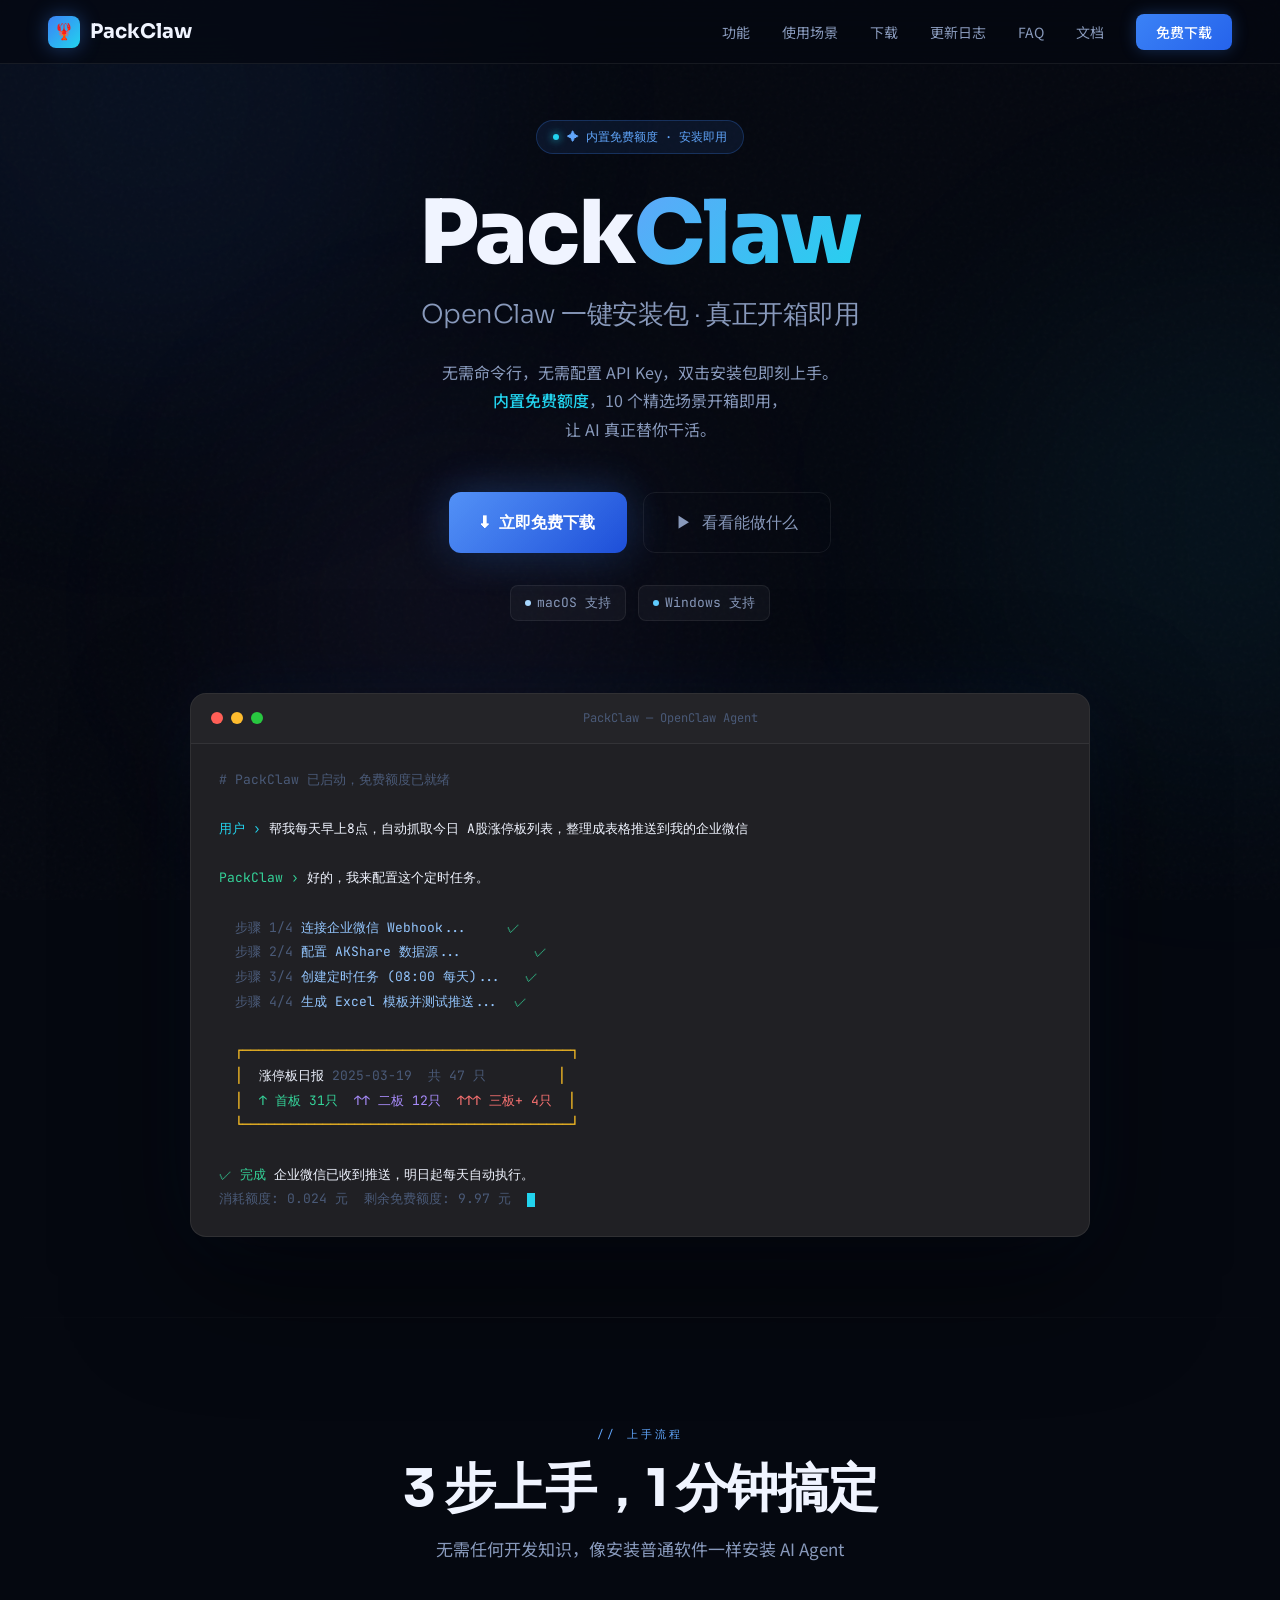
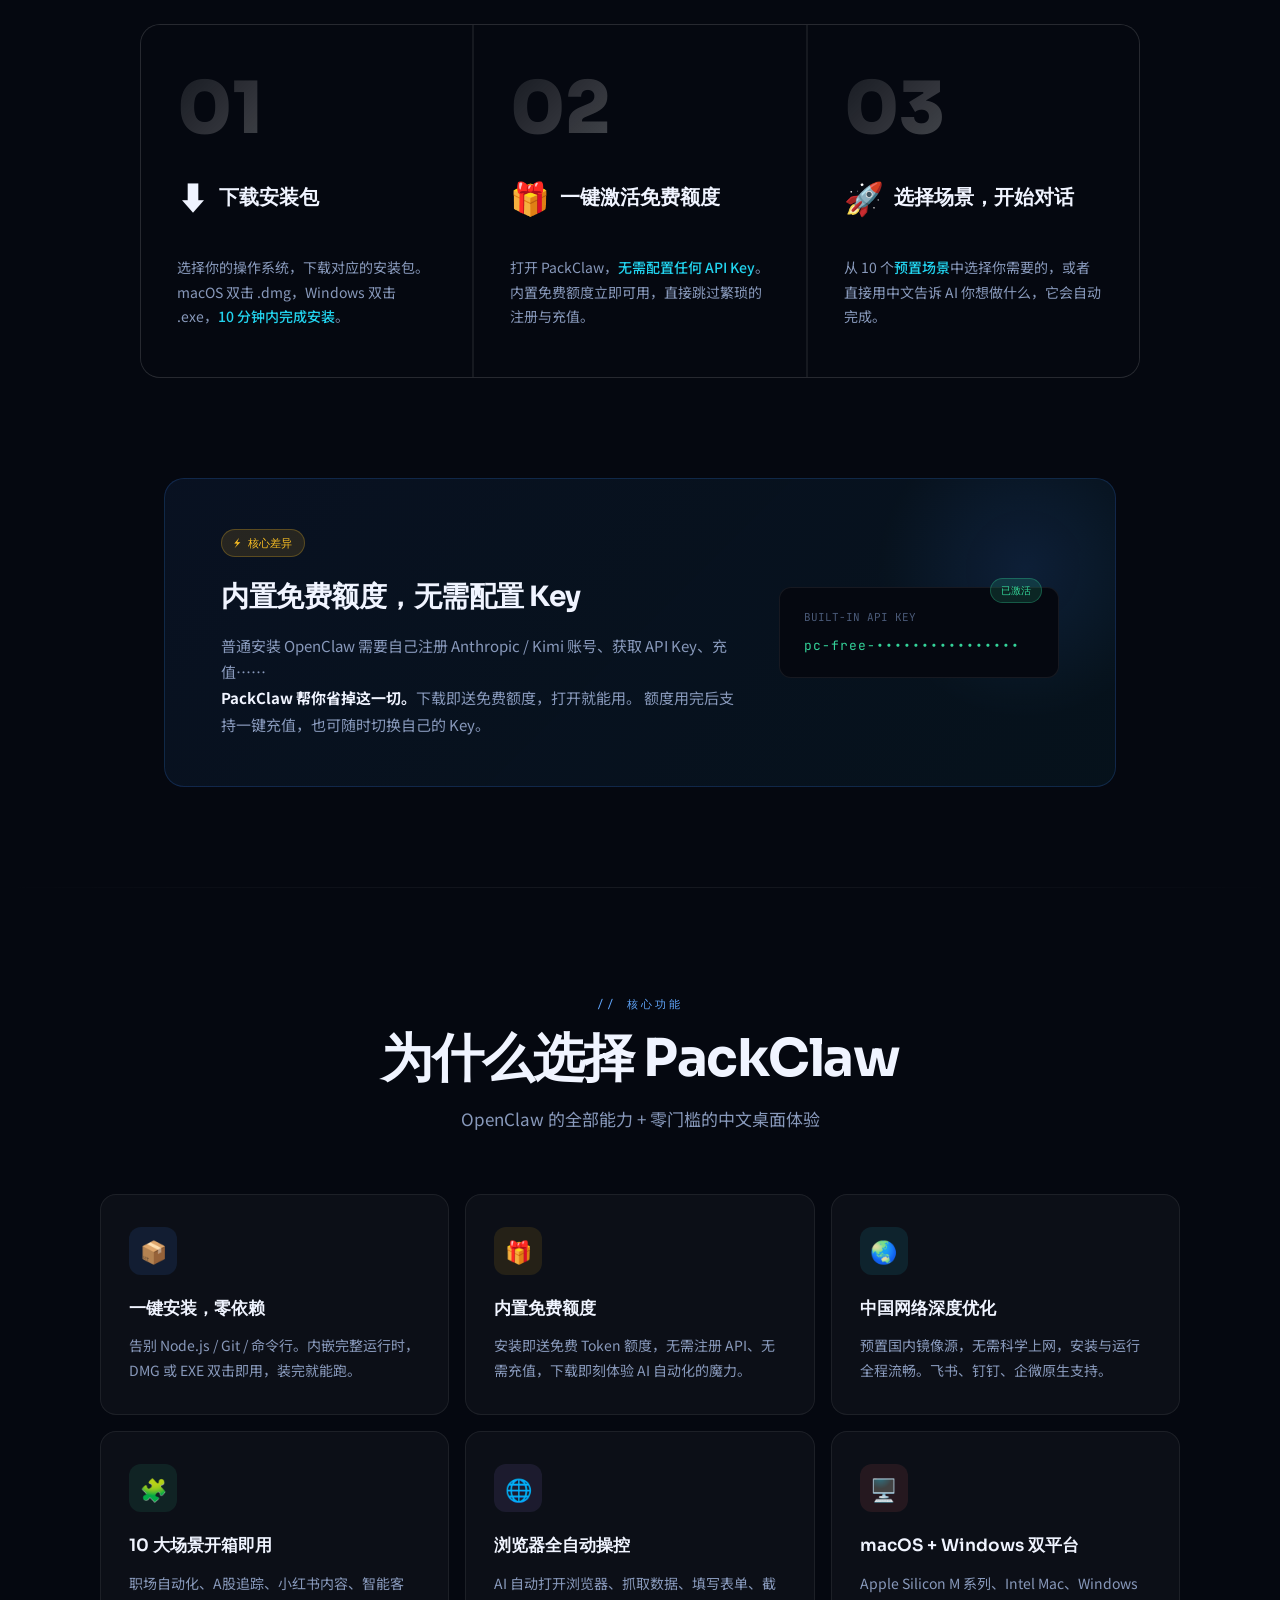
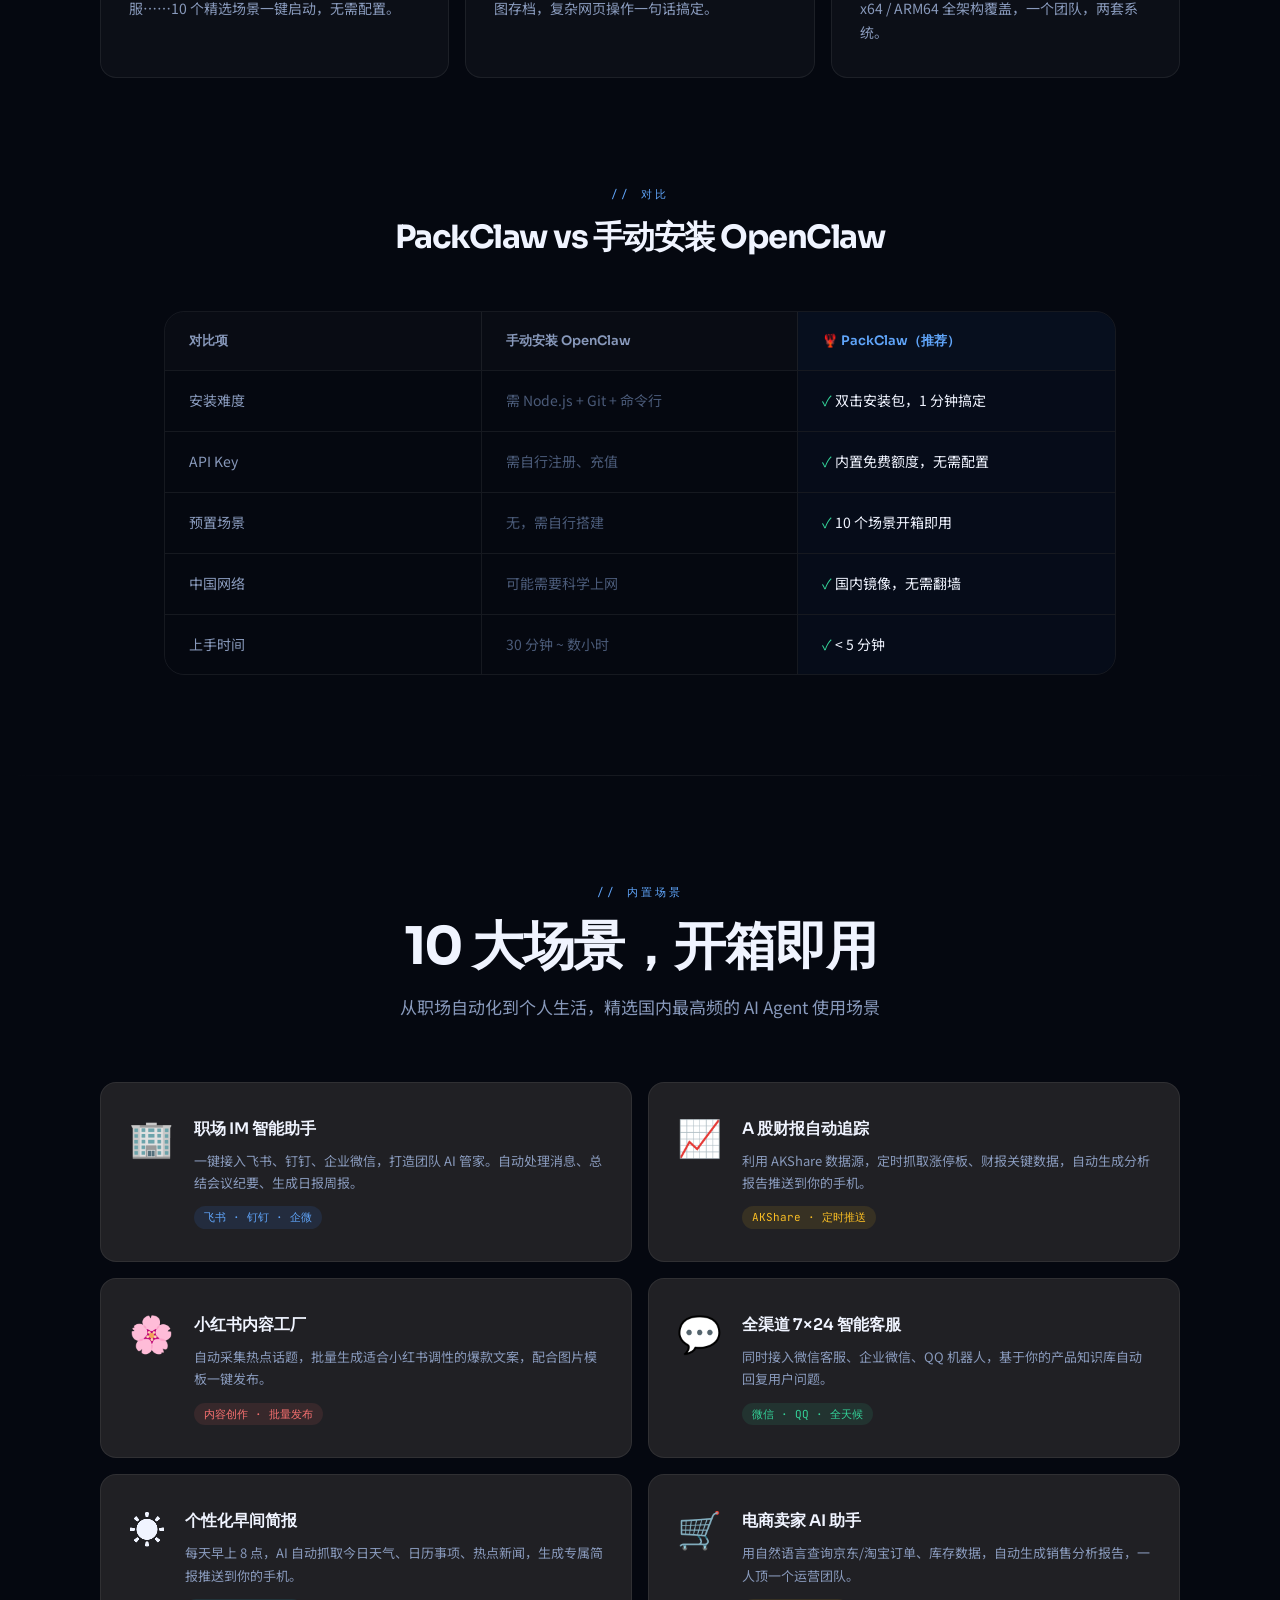
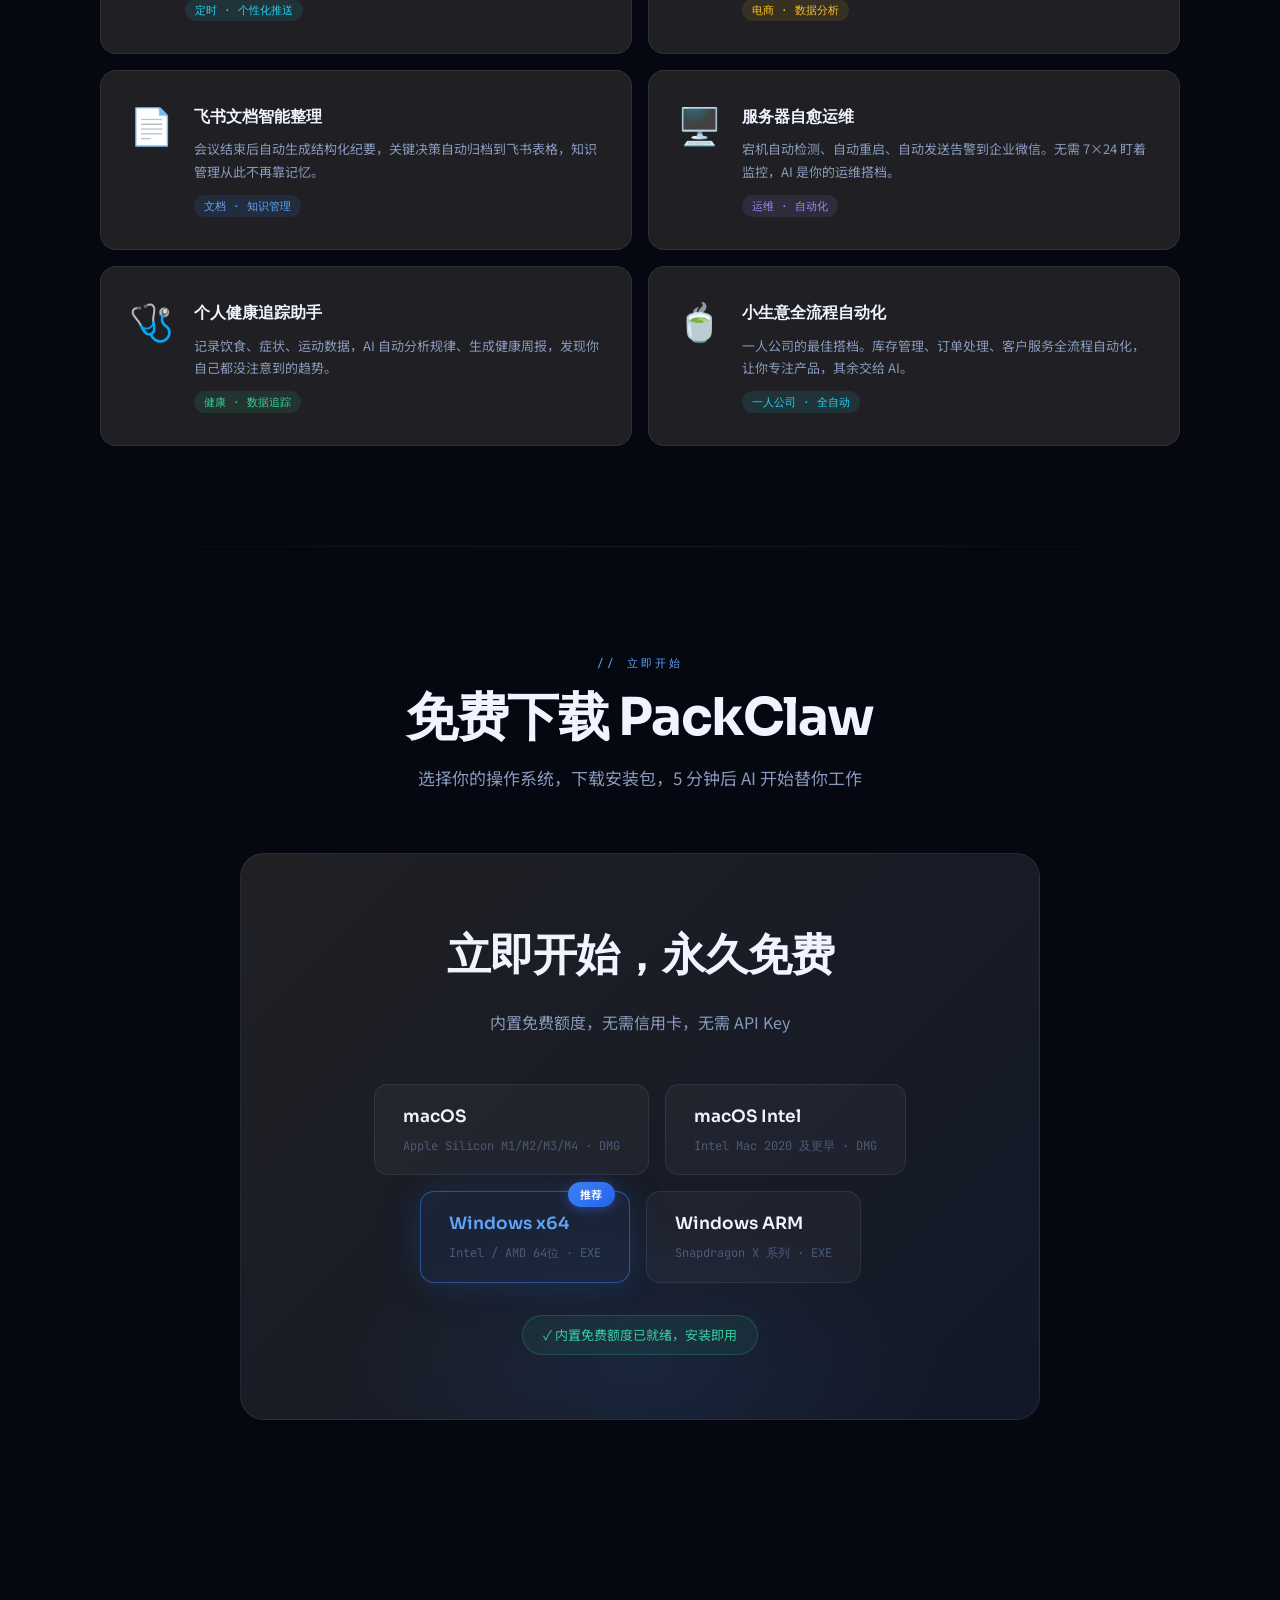
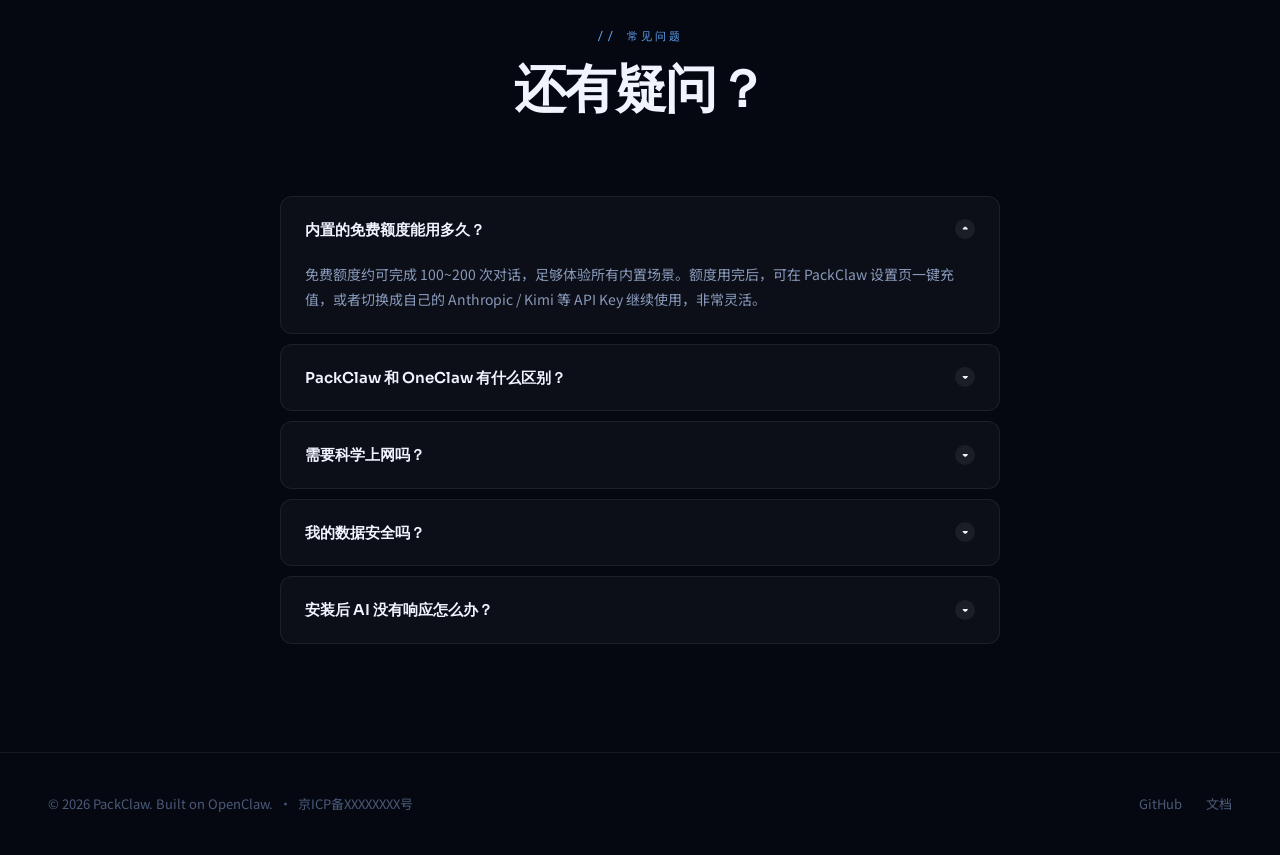
==== commit 898378c5: "init" ====
--- a/index.html
+++ b/index.html
@@ -10,7 +10,7 @@
 <style>
 :root {
   --bg: #050810;
-  --bg2: #0b0f1e;
+  --bg2: #202024;
   --bg3: #111828;
   --card: rgba(255,255,255,0.03);
   --border: rgba(255,255,255,0.07);
@@ -415,10 +415,17 @@
   font-weight: 800;
   line-height: 1;
   margin-bottom: 24px;
-  background: linear-gradient(135deg, rgba(255,255,255,0.08), rgba(255,255,255,0.02));
+  background: linear-gradient(135deg, rgba(255,255,255,0.08), rgba(255,255,255,0.4));
   -webkit-background-clip: text;
   -webkit-text-fill-color: transparent;
   background-clip: text;
+}
+
+.step-icon-container {
+  display: flex;
+  align-items: center;
+  gap: 10px;
+  margin-bottom: 16px;
 }
 
 .step-icon { font-size: 32px; margin-bottom: 16px; }
@@ -703,6 +710,39 @@
 
 .dl-btn-desc { font-size: 12px; color: var(--text3); font-family: var(--font-mono); }
 
+.dl-btn.recommended {
+  border-color: rgba(59,130,246,0.5);
+  background: rgba(59,130,246,0.08);
+  box-shadow: 0 0 30px rgba(59,130,246,0.15), 0 0 60px rgba(59,130,246,0.06);
+  position: relative;
+}
+
+.dl-btn.recommended:hover {
+  border-color: rgba(59,130,246,0.7);
+  background: rgba(59,130,246,0.12);
+  box-shadow: 0 0 40px rgba(59,130,246,0.25), 0 0 80px rgba(59,130,246,0.1);
+  transform: translateY(-4px);
+}
+
+.dl-btn.recommended::after {
+  content: '推荐';
+  position: absolute;
+  top: -10px;
+  right: 14px;
+  padding: 3px 12px;
+  background: linear-gradient(135deg, var(--accent), #2563eb);
+  border-radius: 100px;
+  font-size: 11px;
+  font-weight: 600;
+  color: #fff;
+  letter-spacing: 0.5px;
+  box-shadow: 0 2px 12px rgba(59,130,246,0.4);
+}
+
+.dl-btn.recommended .dl-btn-os {
+  color: var(--accent2);
+}
+
 .dl-free-badge {
   display: inline-flex;
   align-items: center;
@@ -877,7 +917,9 @@
     <li><a href="#features">功能</a></li>
     <li><a href="#scenarios">使用场景</a></li>
     <li><a href="#download">下载</a></li>
+    <li><a href="releases/">更新日志</a></li>
     <li><a href="#faq">FAQ</a></li>
+    <li><a href="docs/index.html">文档</a></li>
     <li><a href="#download" class="nav-cta">免费下载</a></li>
   </ul>
 </nav>
@@ -914,7 +956,7 @@
     </div>
     <div class="os-badge win">
       <div class="dot"></div>
-      🪟 Windows 支持
+       Windows 支持
     </div>
   </div>
 
@@ -964,20 +1006,26 @@
     <div class="steps-grid reveal">
       <div class="step-card">
         <div class="step-num">01</div>
-        <div class="step-icon">⬇</div>
-        <div class="step-title">下载安装包</div>
+        <div class="step-icon-container">
+          <div class="step-icon">⬇</div>
+          <div class="step-title">下载安装包</div>
+        </div>
         <p class="step-desc">选择你的操作系统，下载对应的安装包。macOS 双击 .dmg，Windows 双击 .exe，<span class="step-accent">10 分钟内完成安装</span>。</p>
       </div>
       <div class="step-card">
         <div class="step-num">02</div>
-        <div class="step-icon">🎁</div>
-        <div class="step-title">一键激活免费额度</div>
+        <div class="step-icon-container">
+          <div class="step-icon">🎁</div>
+          <div class="step-title">一键激活免费额度</div>
+        </div>
         <p class="step-desc">打开 PackClaw，<span class="step-accent">无需配置任何 API Key</span>。内置免费额度立即可用，直接跳过繁琐的注册与充值。</p>
       </div>
       <div class="step-card">
         <div class="step-num">03</div>
-        <div class="step-icon">🚀</div>
-        <div class="step-title">选择场景，开始对话</div>
+        <div class="step-icon-container">
+          <div class="step-icon">🚀</div>
+          <div class="step-title">选择场景，开始对话</div>
+        </div>
         <p class="step-desc">从 10 个<span class="step-accent">预置场景</span>中选择你需要的，或者直接用中文告诉 AI 你想做什么，它会自动完成。</p>
       </div>
     </div>
@@ -1202,20 +1250,20 @@
       <p class="download-sub">内置免费额度，无需信用卡，无需 API Key</p>
 
       <div class="download-buttons">
-        <a href="#" class="dl-btn">
+        <a href="downloads/darwin-arm64/PackClaw-arm64.dmg" class="dl-btn" id="dl-mac-arm64">
           <div class="dl-btn-os"> macOS</div>
           <div class="dl-btn-desc">Apple Silicon M1/M2/M3/M4 · DMG</div>
         </a>
-        <a href="#" class="dl-btn">
+        <a href="downloads/darwin-x64/PackClaw-1.0.0-x64.dmg" class="dl-btn" id="dl-mac-x64">
           <div class="dl-btn-os"> macOS Intel</div>
           <div class="dl-btn-desc">Intel Mac 2020 及更早 · DMG</div>
         </a>
-        <a href="#" class="dl-btn">
-          <div class="dl-btn-os">🪟 Windows x64</div>
+        <a href="downloads/win32-x64/PackClaw-Setup-1.0.0-x64.exe" class="dl-btn" id="dl-win-x64">
+          <div class="dl-btn-os"> Windows x64</div>
           <div class="dl-btn-desc">Intel / AMD 64位 · EXE</div>
         </a>
-        <a href="#" class="dl-btn">
-          <div class="dl-btn-os">🪟 Windows ARM</div>
+        <a href="downloads/win32-arm64/PackClaw-Setup-1.0.0-arm64.exe" class="dl-btn" id="dl-win-arm64">
+          <div class="dl-btn-os"> Windows ARM</div>
           <div class="dl-btn-desc">Snapdragon X 系列 · EXE</div>
         </a>
       </div>
@@ -1288,13 +1336,12 @@
 <!-- FOOTER -->
 <footer>
   <div class="footer-left">
-    © 2026 PackClaw. Built on <a href="https://github.com/anthropics/claude-code">OpenClaw</a>. &nbsp;·&nbsp;
-    <a href="#">京ICP备XXXXXXXX号</a>
+    © 2026 PackClaw. Built on OpenClaw. &nbsp;·&nbsp;
+    <a href="https://beian.miit.gov.cn/" target="_blank" rel="noopener noreferrer">京ICP备XXXXXXXX号</a>
   </div>
   <div class="footer-right">
-    <a href="#">GitHub</a>
-    <a href="#">文档</a>
-    <a href="#">隐私政策</a>
+    <a href="https://github.com/linyujade/packclaw" target="_blank">GitHub</a>
+    <a href="docs/index.html" target="_blank">文档</a>
   </div>
 </footer>
 
@@ -1323,6 +1370,16 @@
     child.style.transitionDelay = (i * 0.08) + 's';
   });
 });
+
+// Auto-detect OS and highlight recommended download
+(function() {
+  var ua = navigator.userAgent || navigator.platform || '';
+  var isMac = /Mac|iPhone|iPod|iPad/i.test(ua);
+  var isArm = /arm|aarch/i.test(ua);
+  var recId = isMac ? (isArm ? 'dl-mac-arm64' : 'dl-mac-x64') : (isArm ? 'dl-win-arm64' : 'dl-win-x64');
+  var rec = document.getElementById(recId);
+  if (rec) rec.classList.add('recommended');
+})();
 </script>
 </body>
 </html>
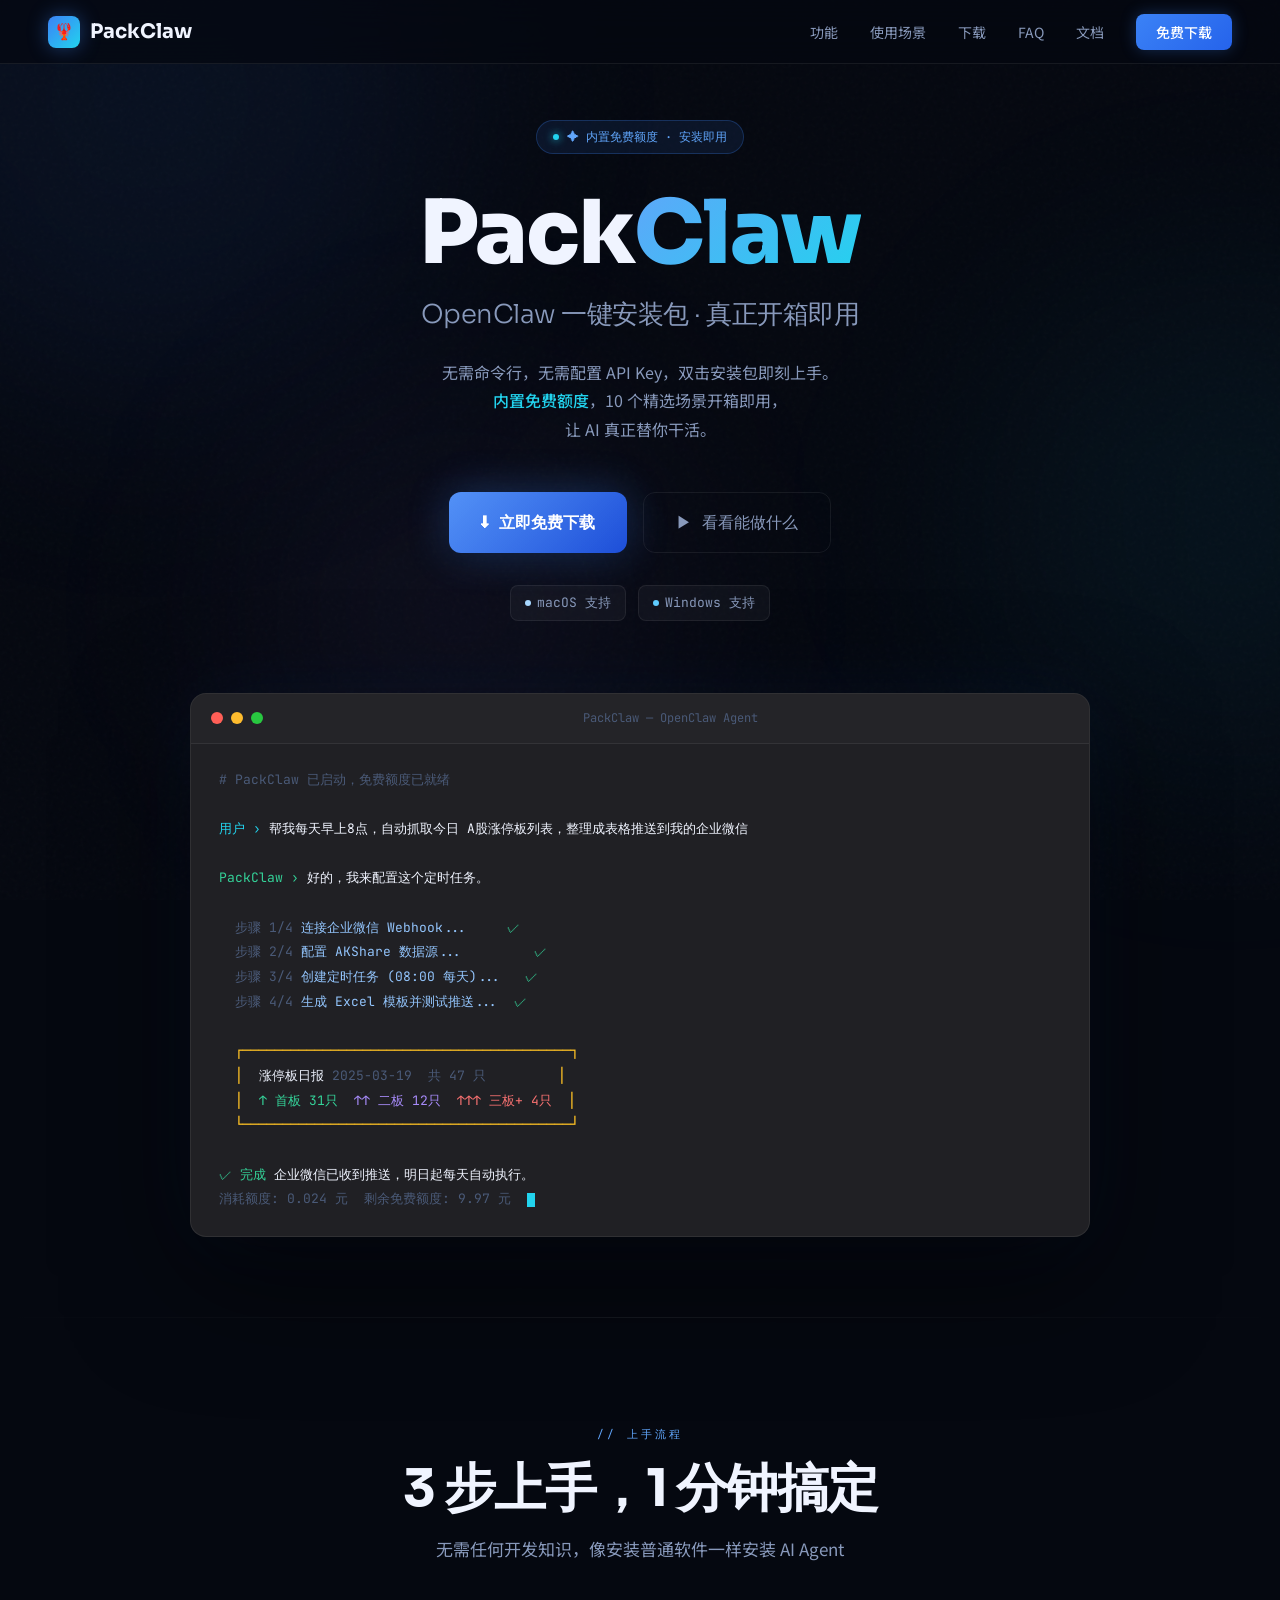
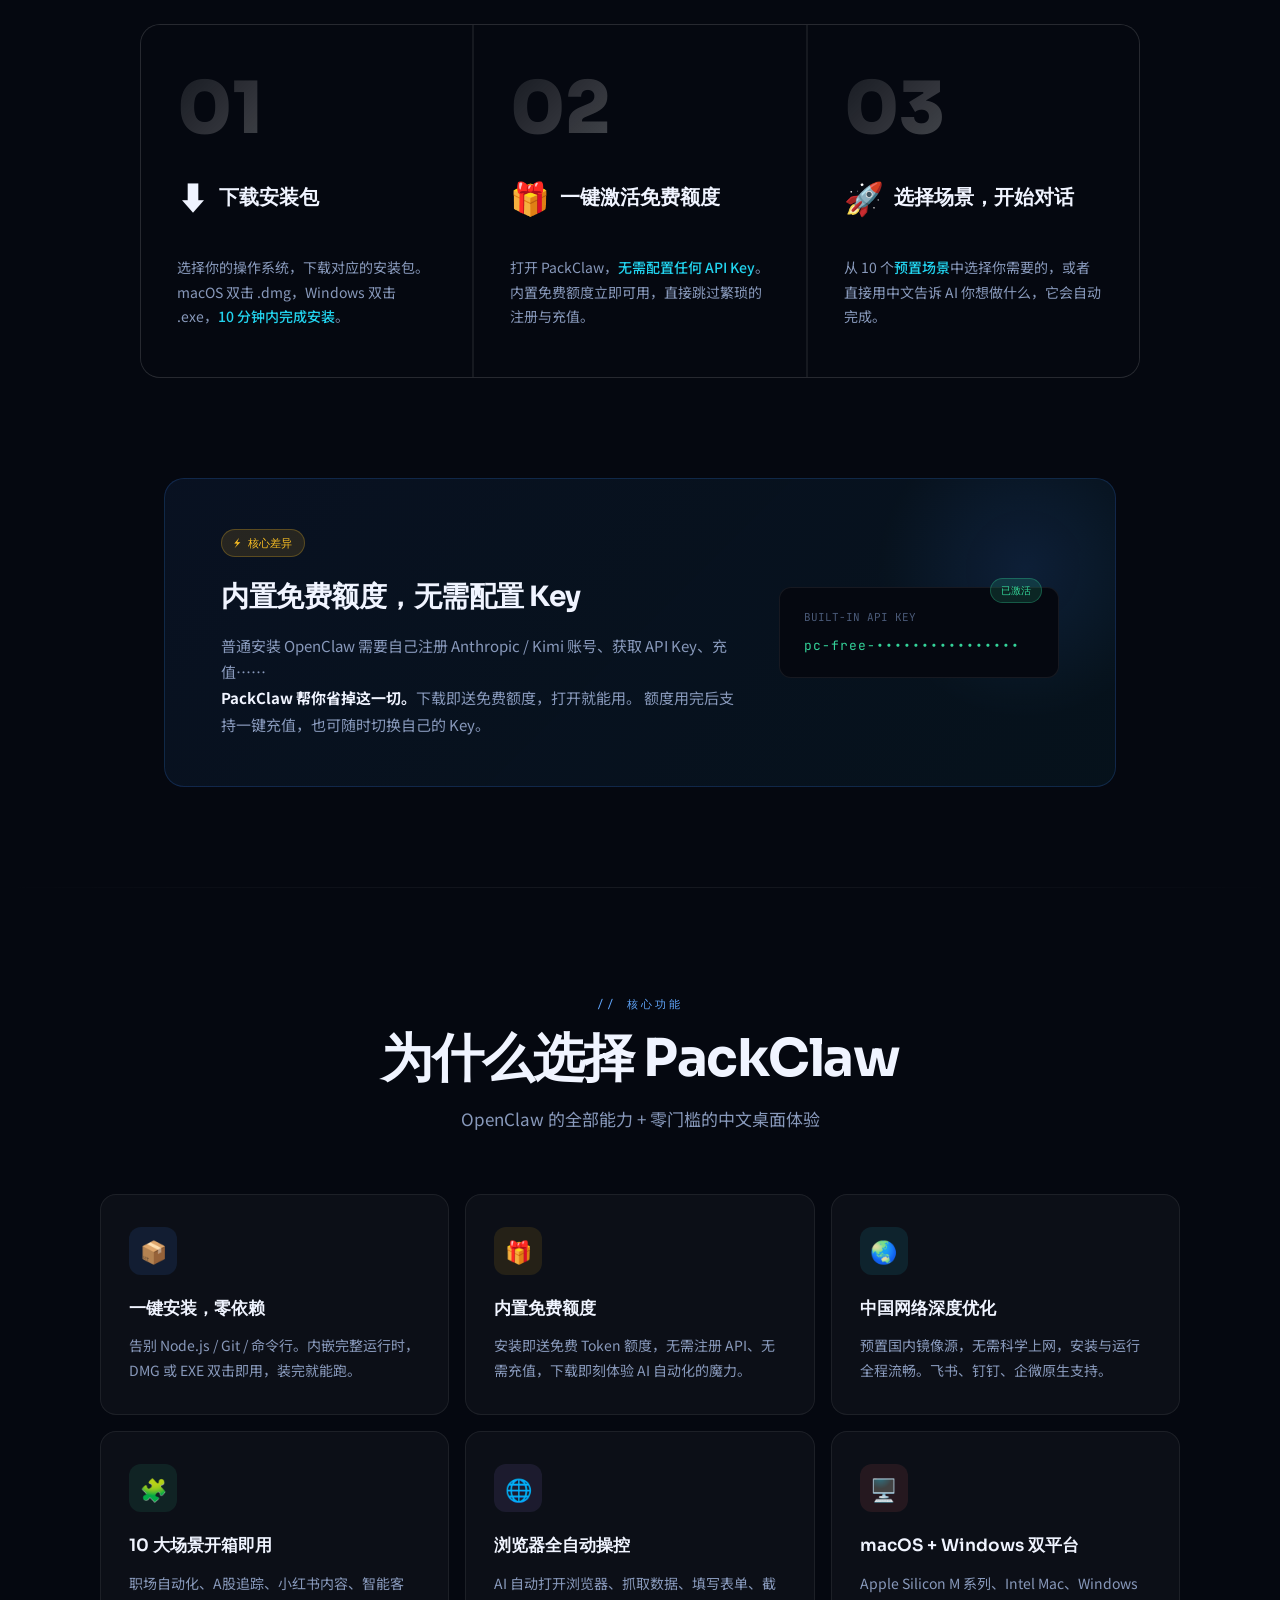
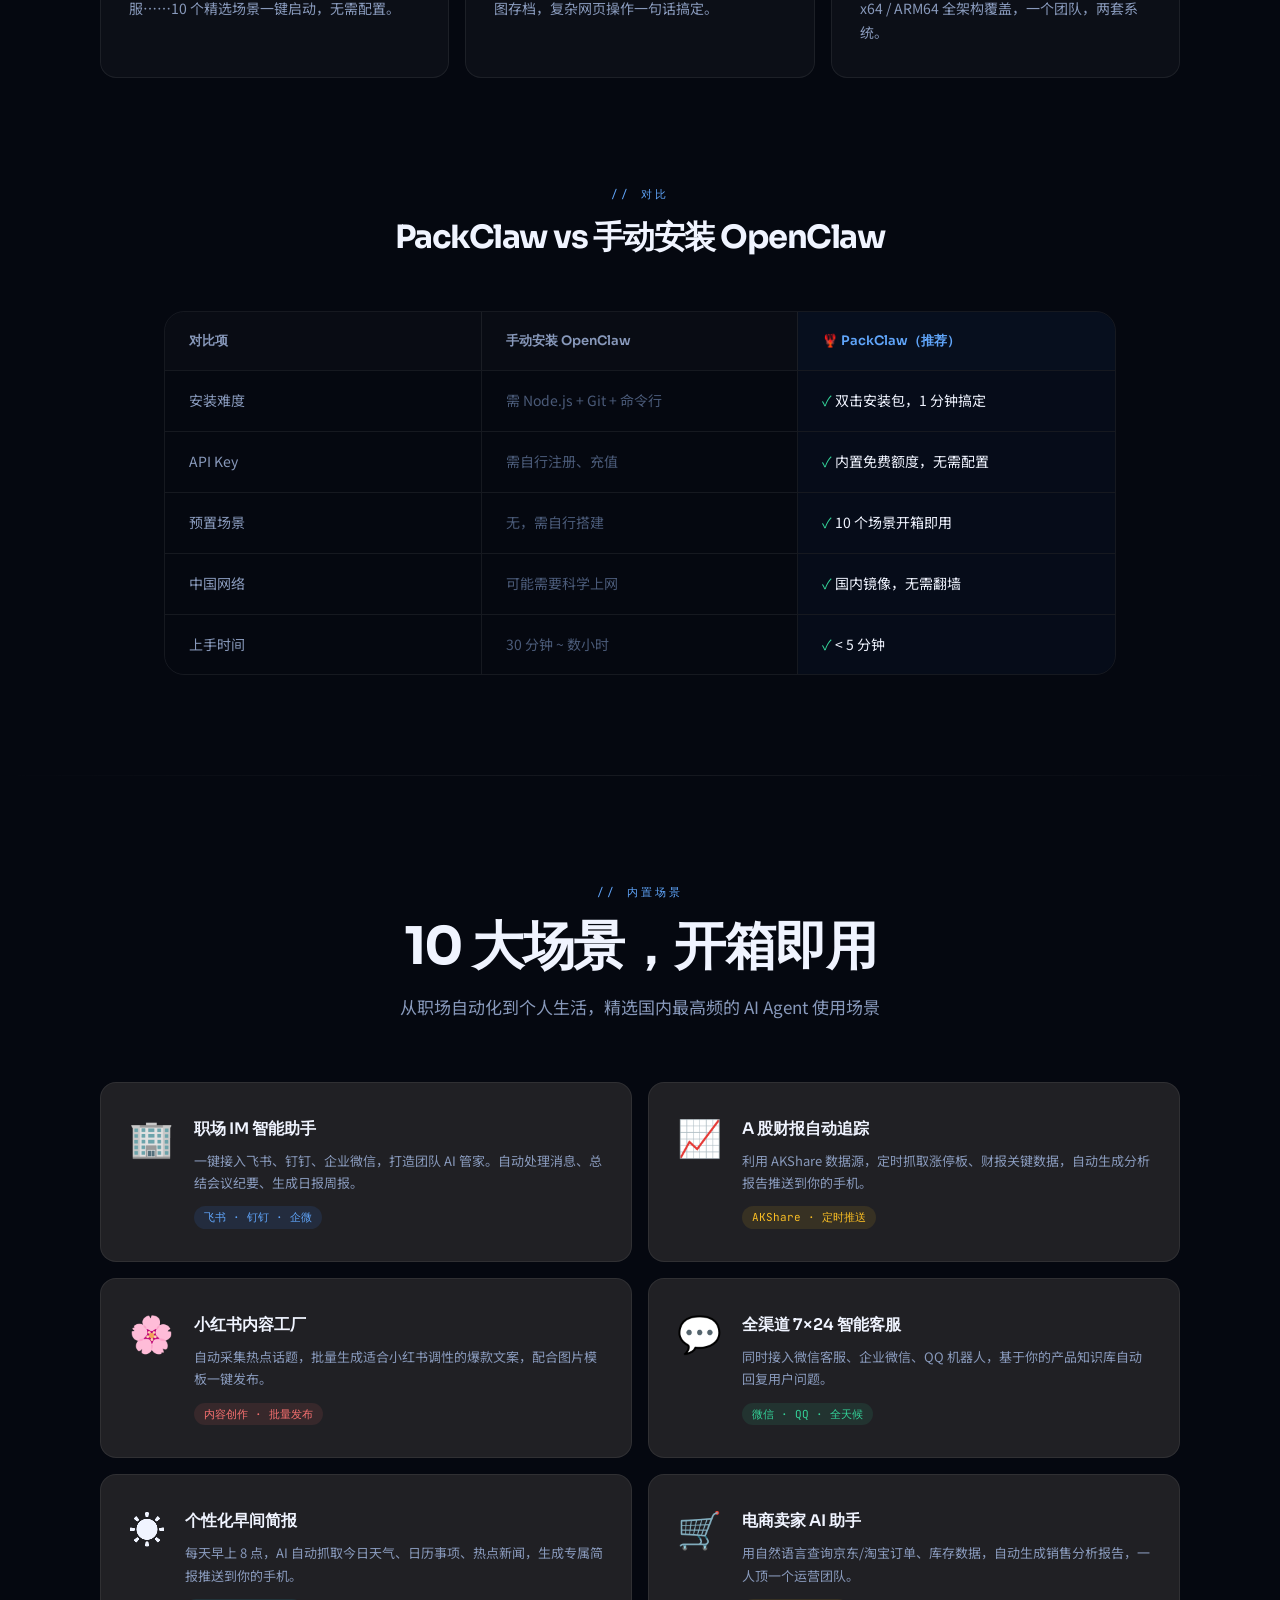
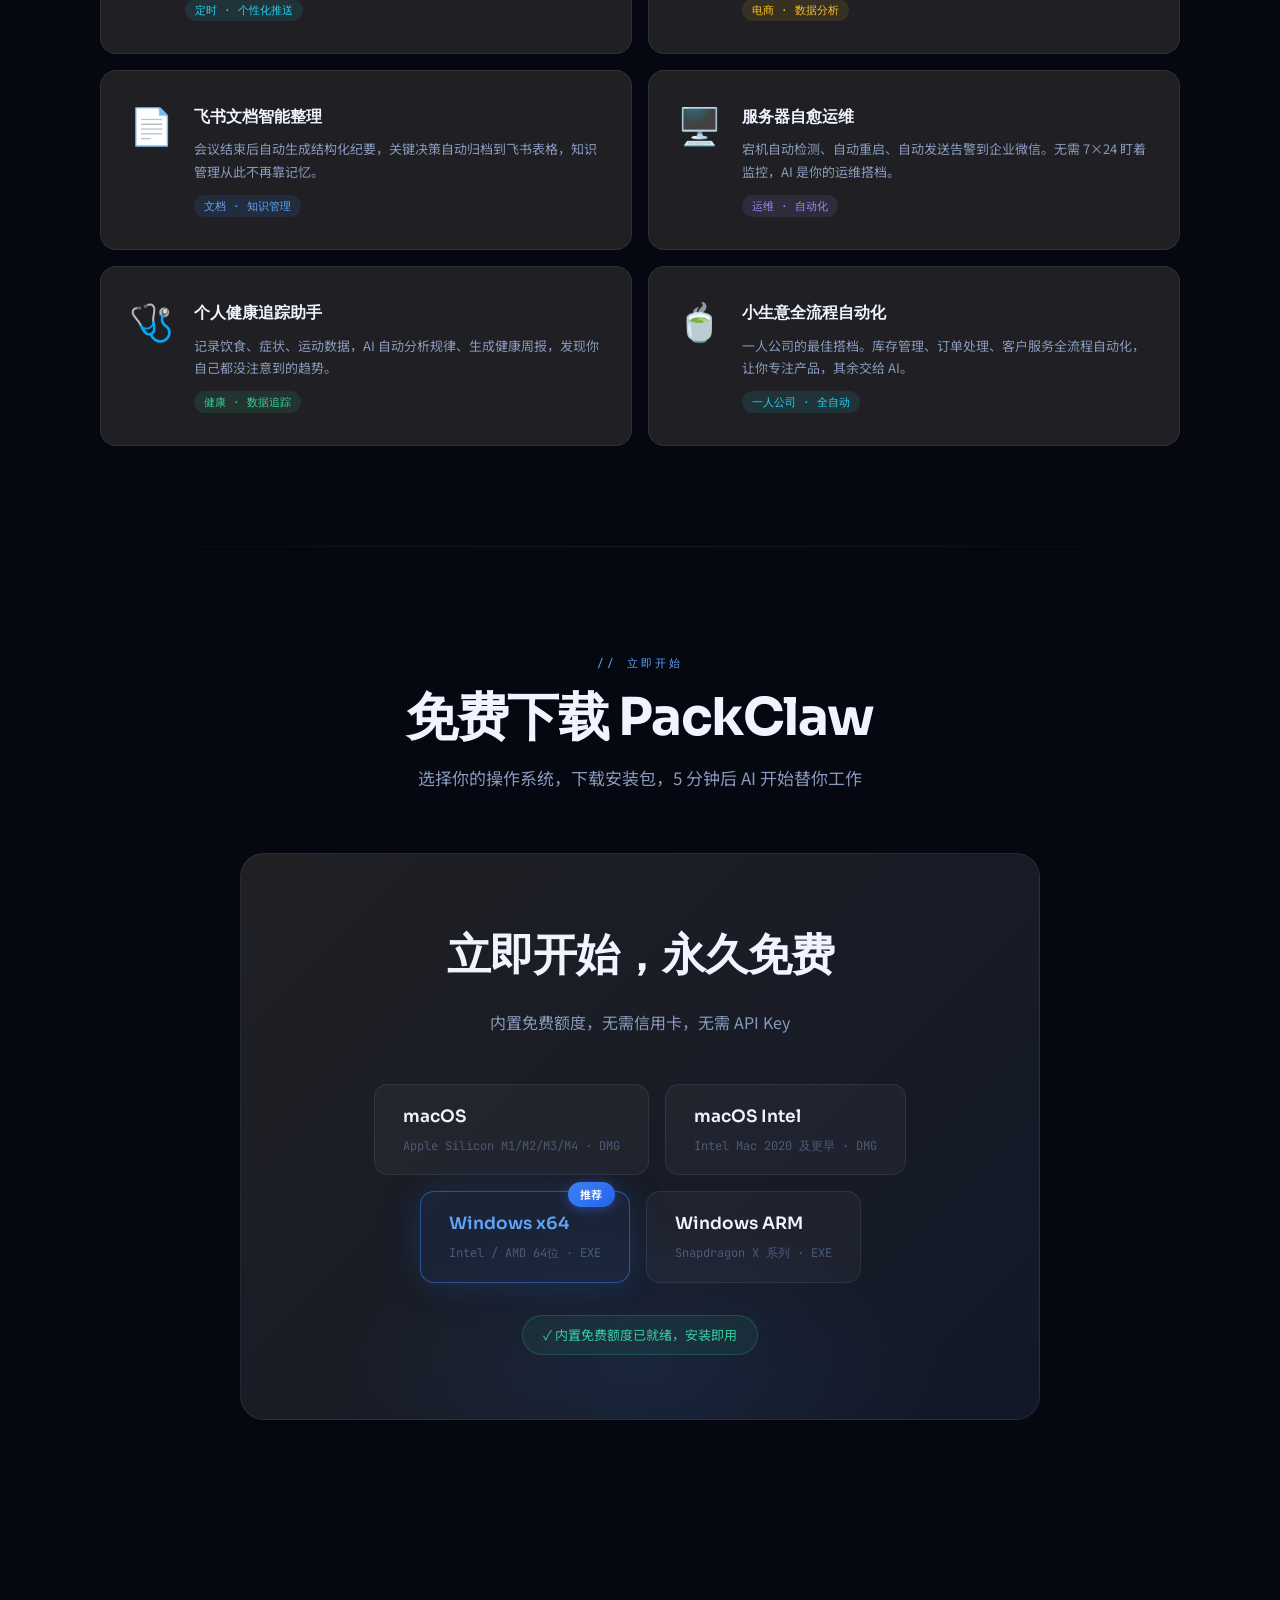
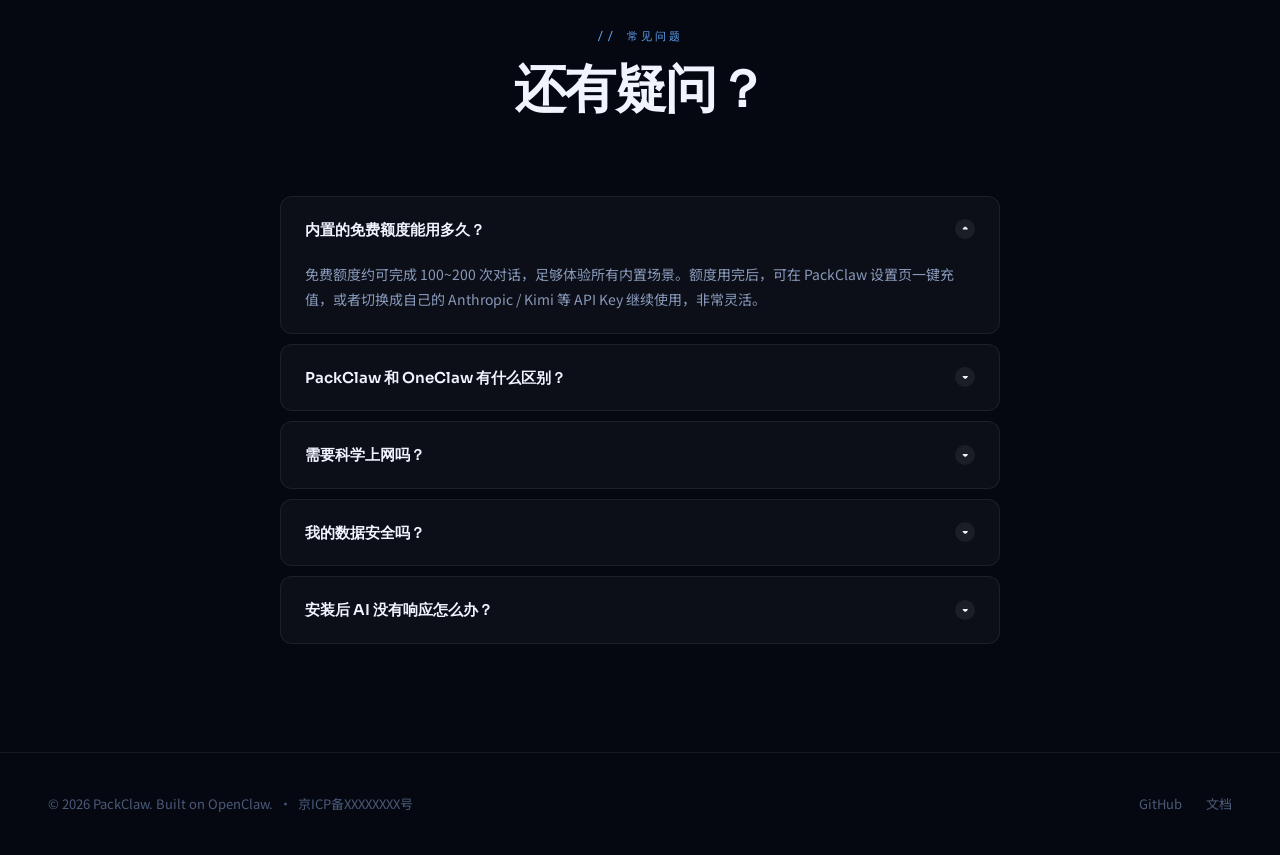
==== commit 79c2e271: "optimizes" ====
--- a/index.html
+++ b/index.html
@@ -917,7 +917,7 @@
     <li><a href="#features">功能</a></li>
     <li><a href="#scenarios">使用场景</a></li>
     <li><a href="#download">下载</a></li>
-    <li><a href="releases/">更新日志</a></li>
+    <!-- <li><a href="releases/">更新日志</a></li> -->
     <li><a href="#faq">FAQ</a></li>
     <li><a href="docs/index.html">文档</a></li>
     <li><a href="#download" class="nav-cta">免费下载</a></li>
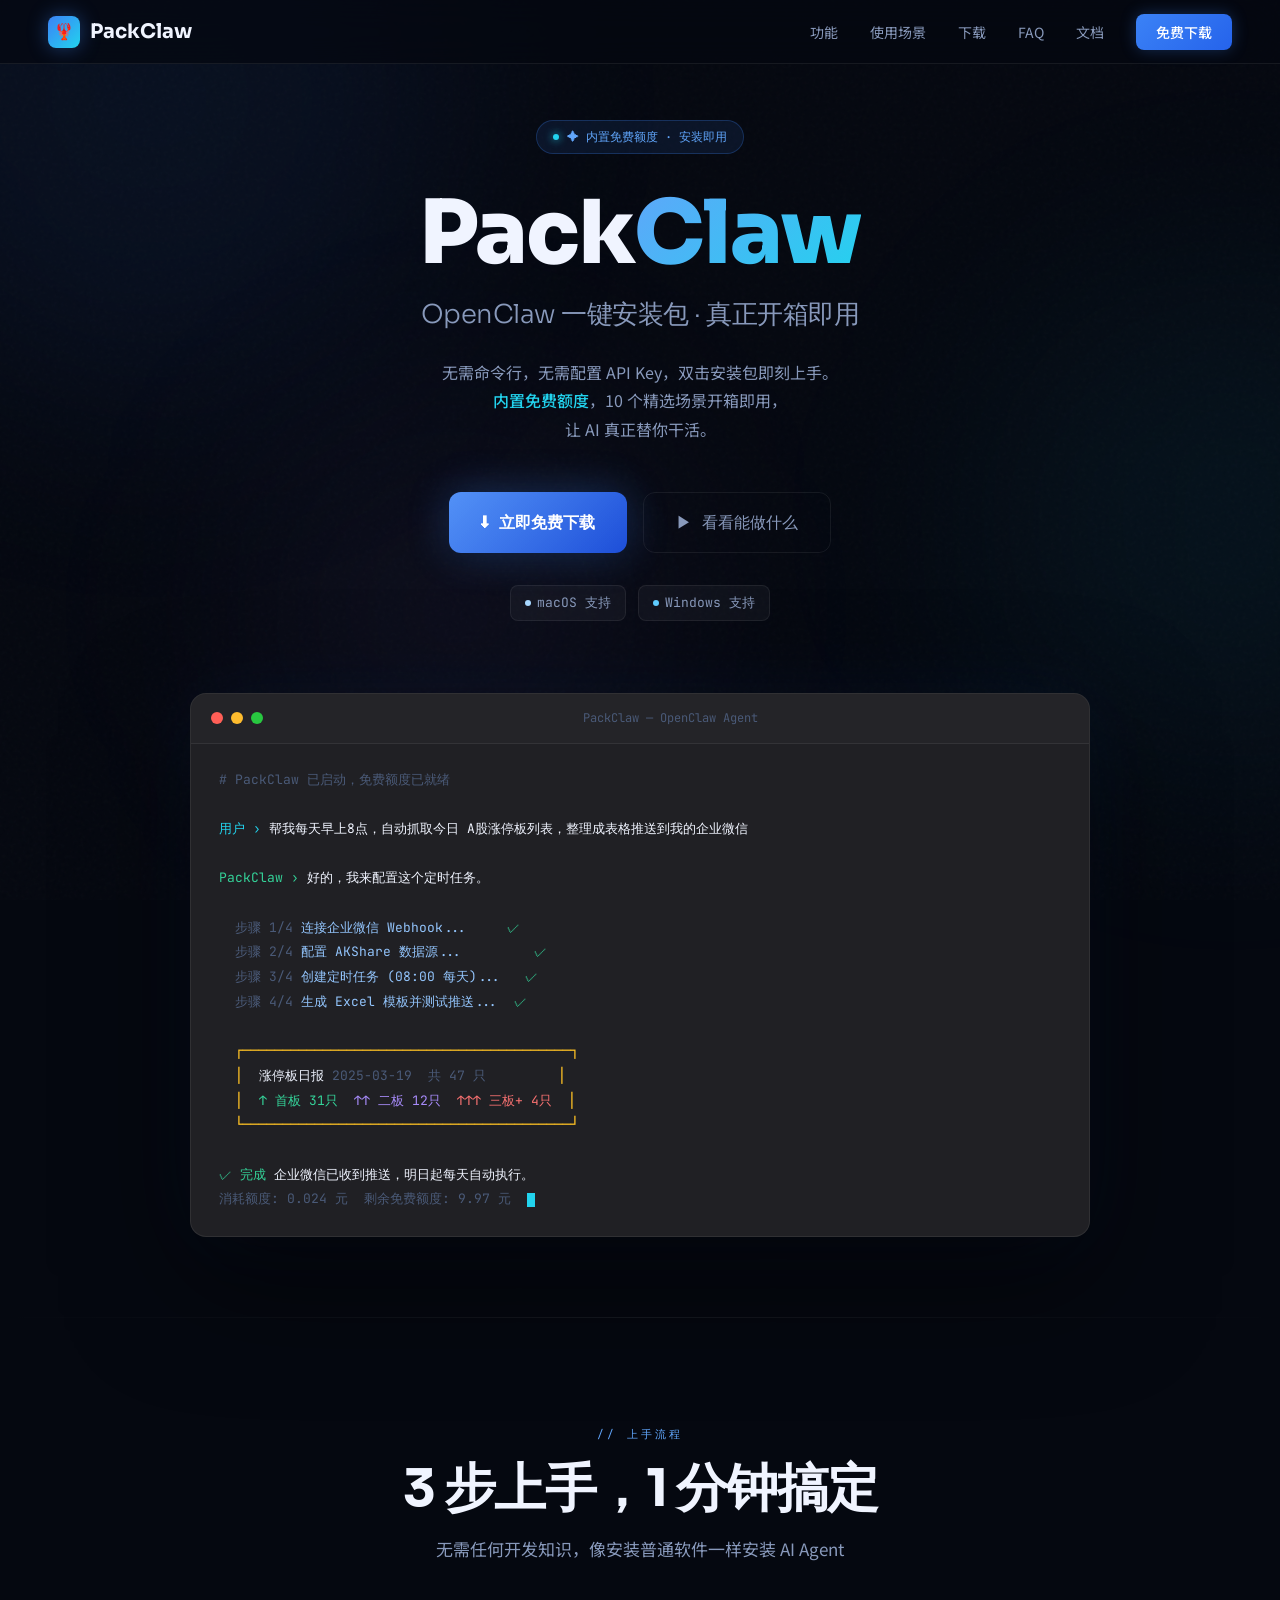
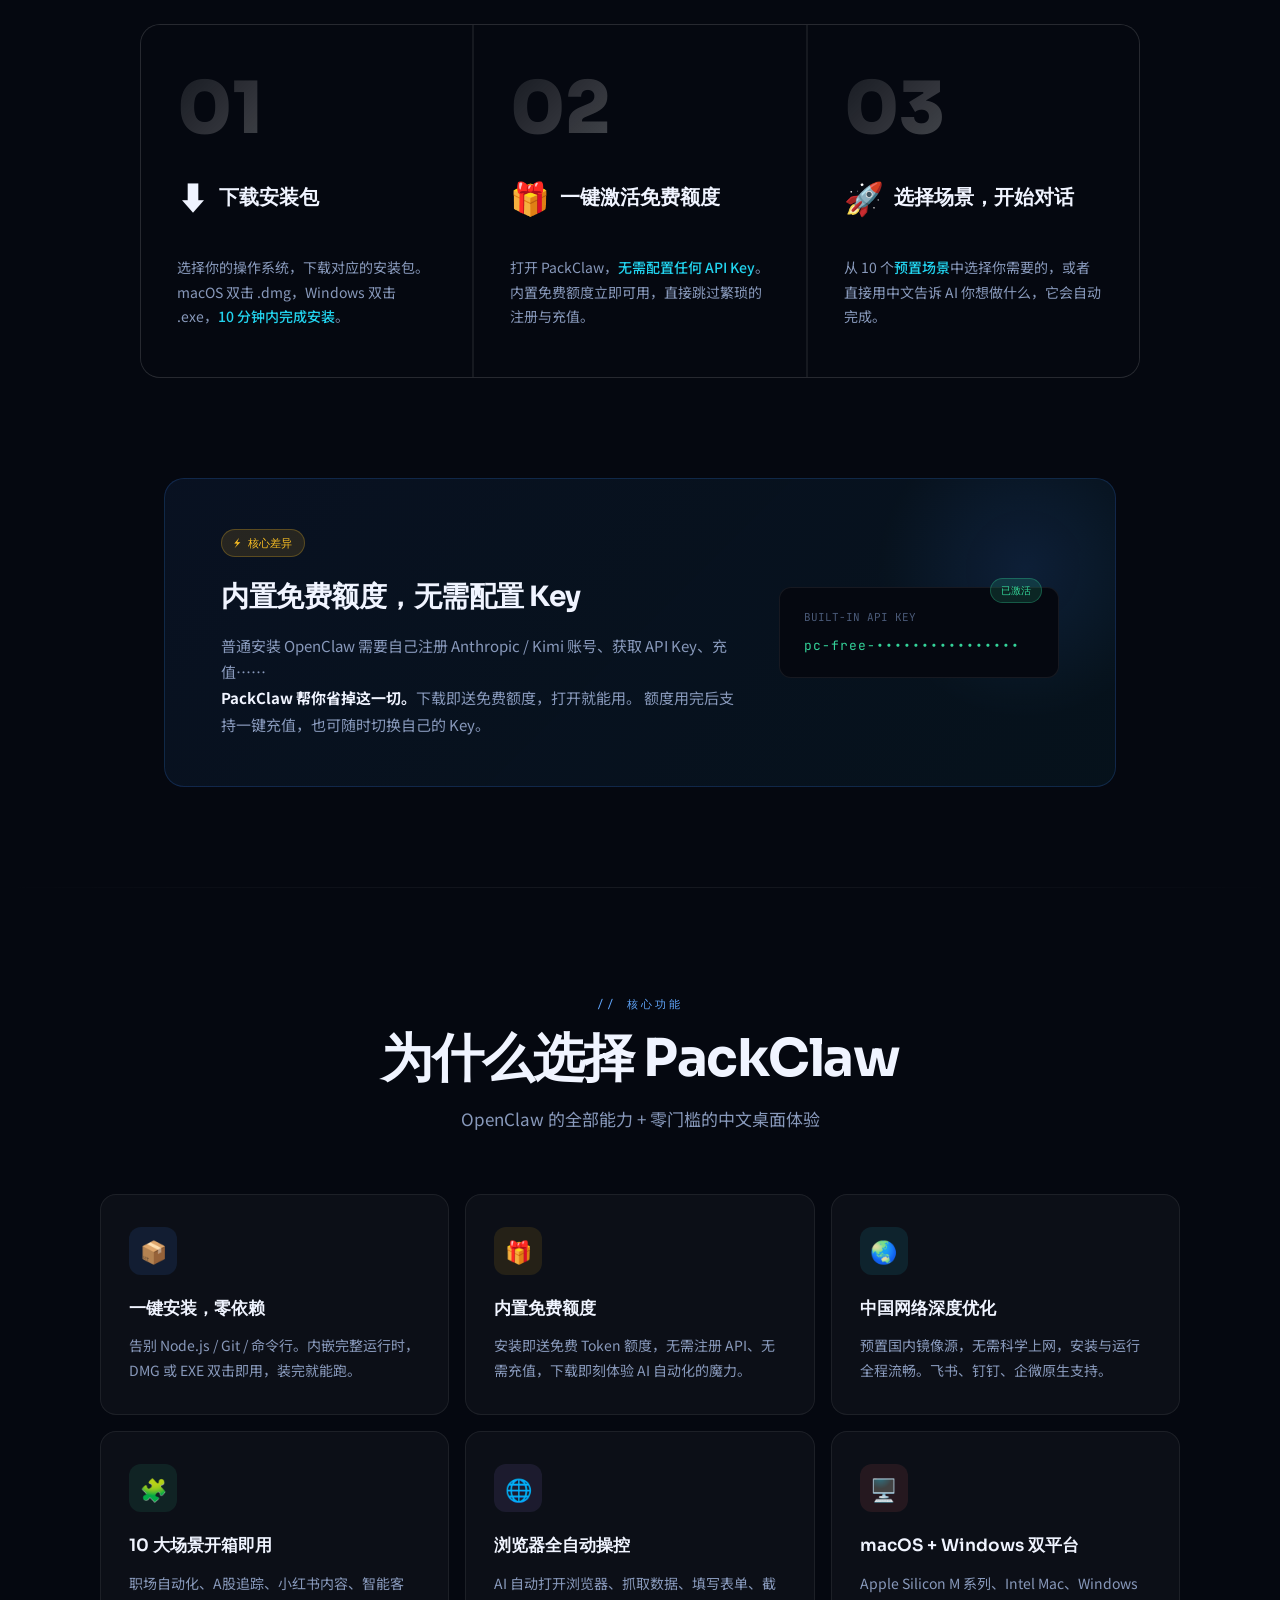
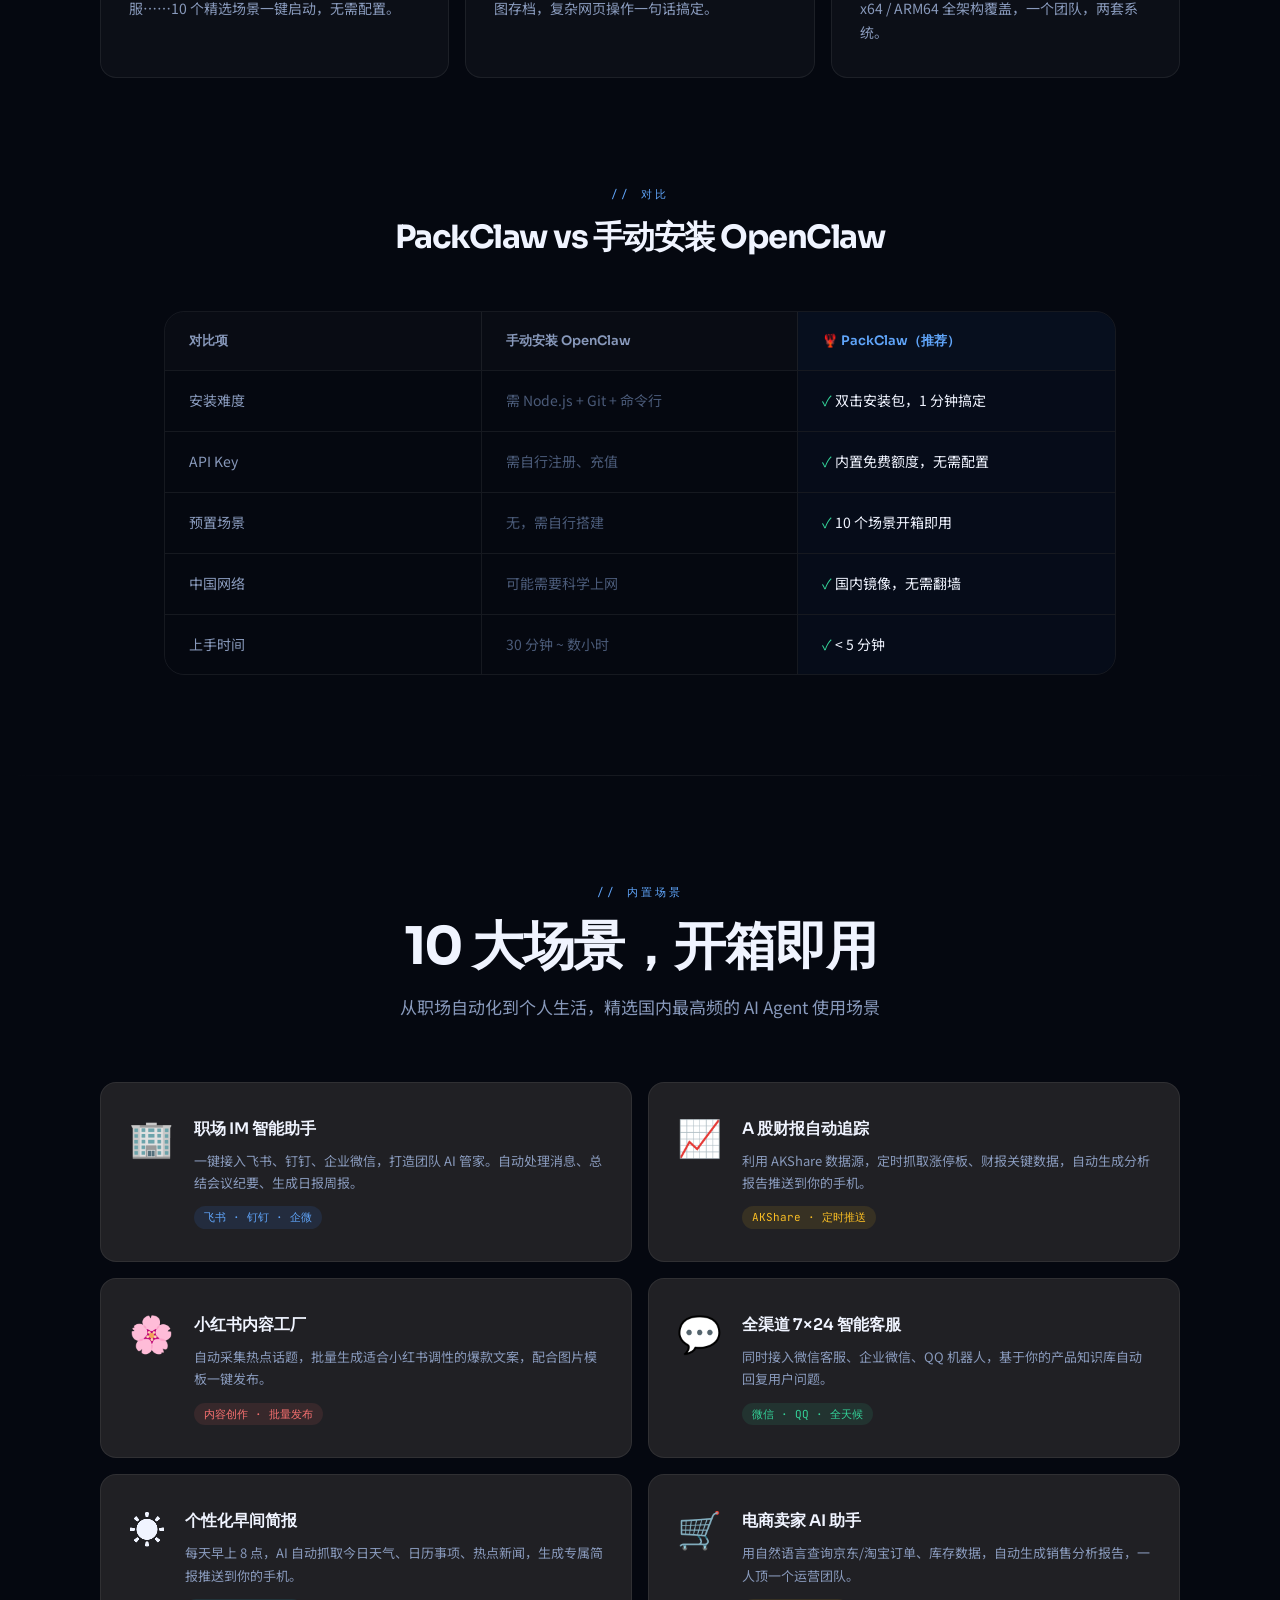
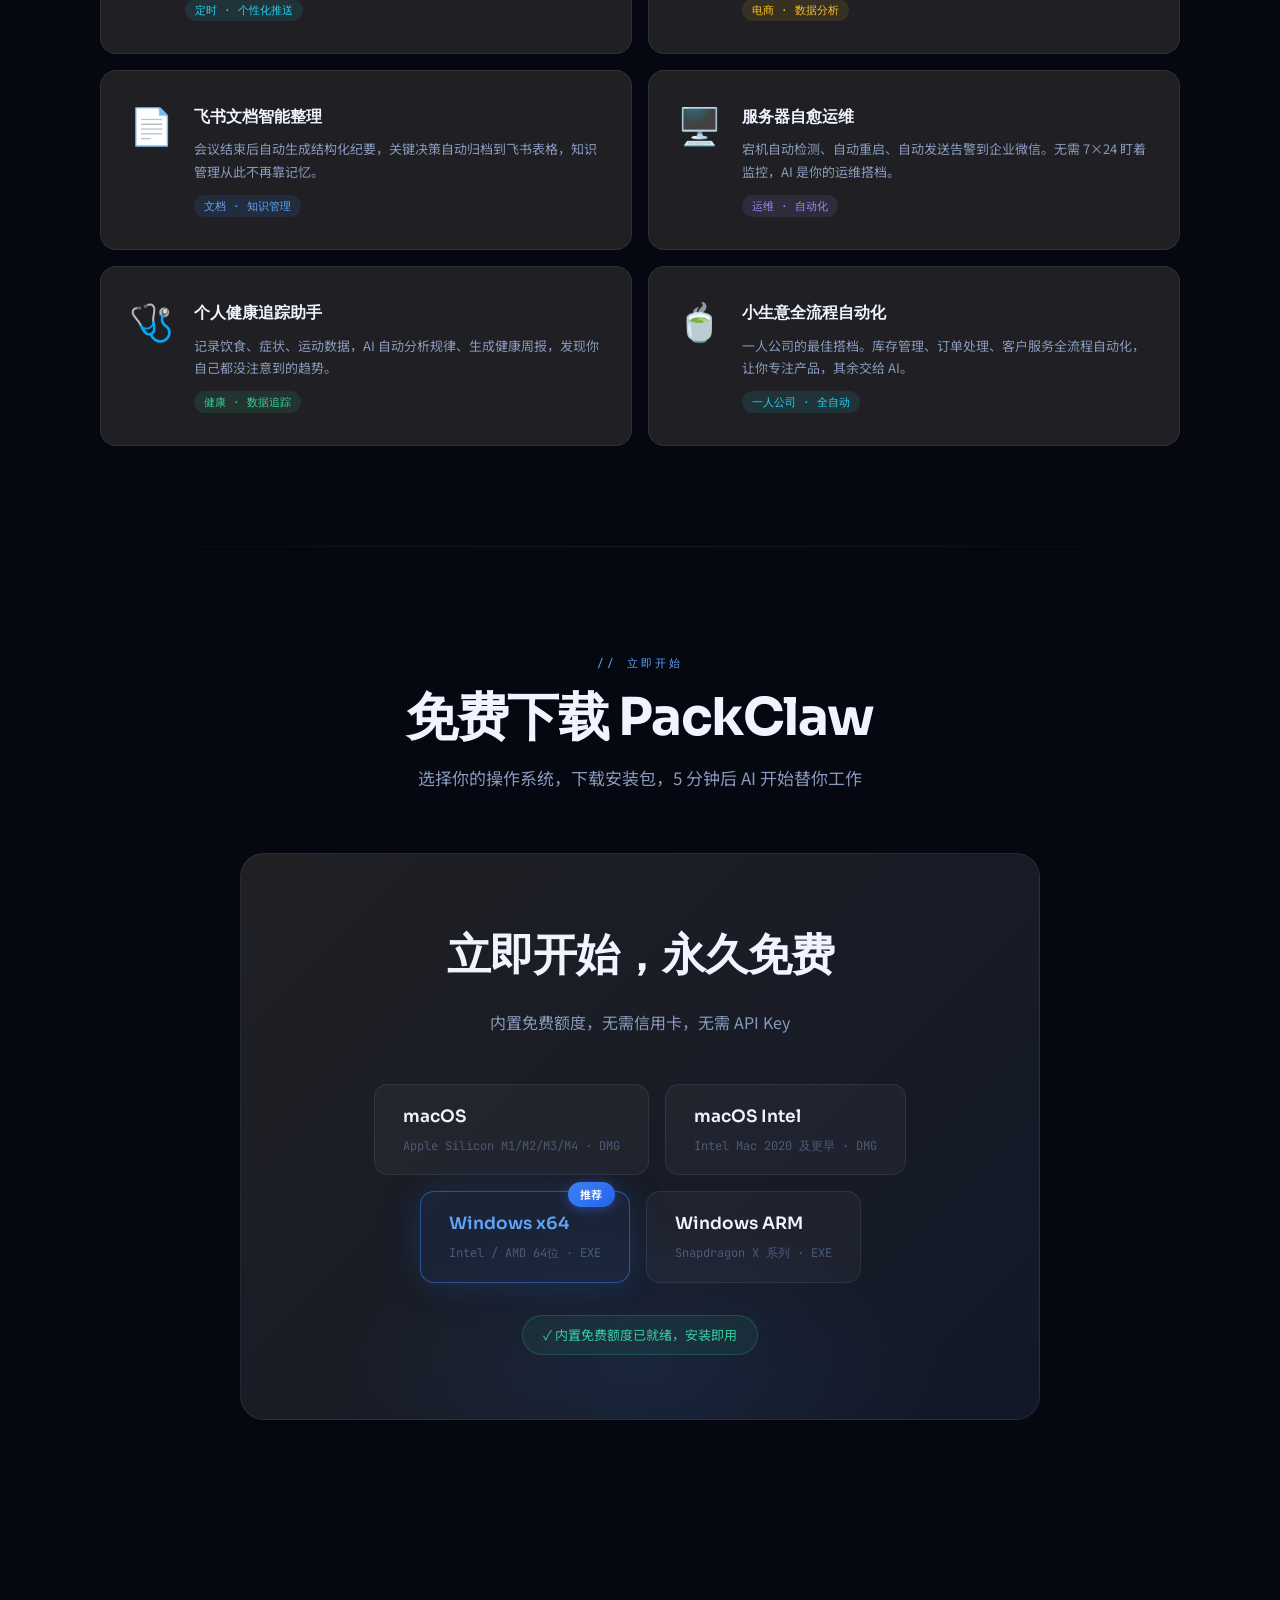
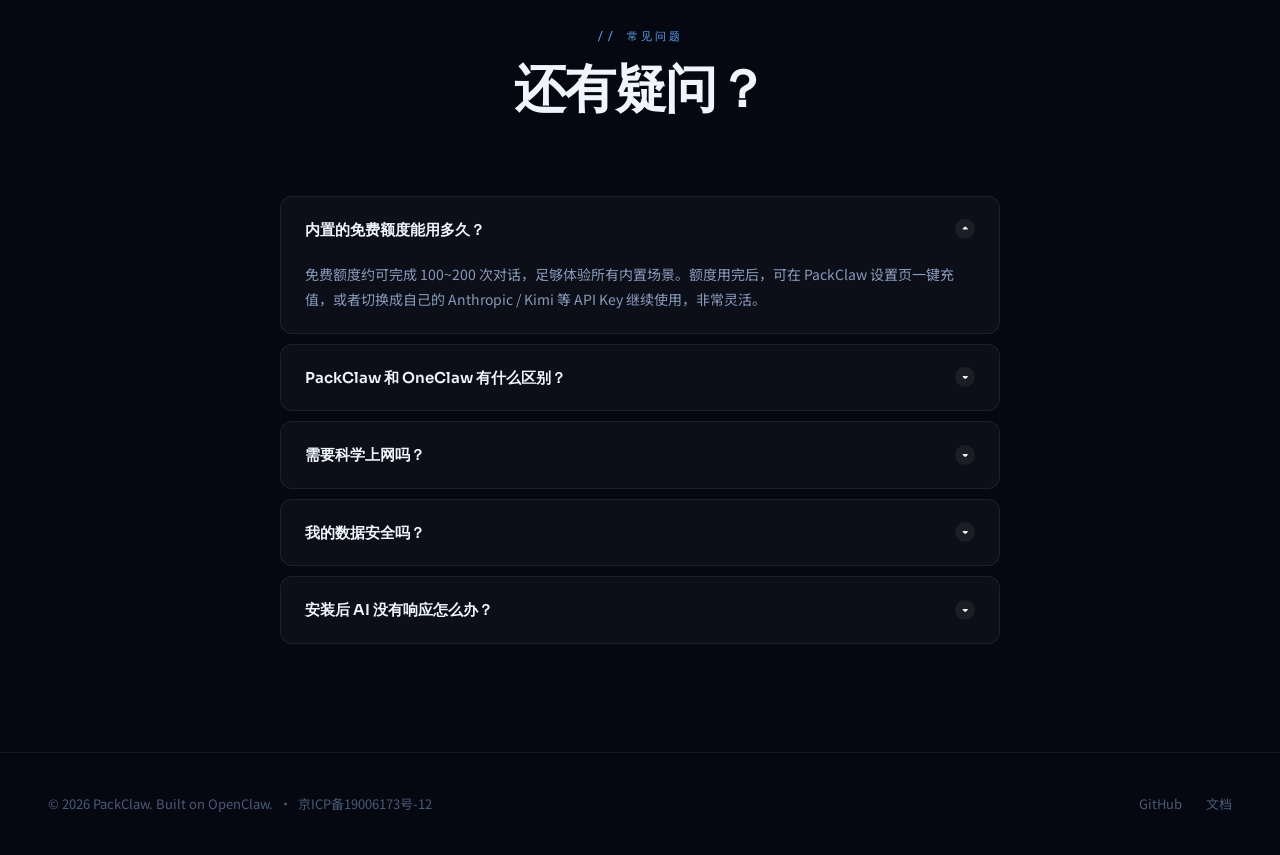
==== commit b25e5206: "optimizes" ====
--- a/index.html
+++ b/index.html
@@ -1337,7 +1337,7 @@
 <footer>
   <div class="footer-left">
     © 2026 PackClaw. Built on OpenClaw. &nbsp;·&nbsp;
-    <a href="https://beian.miit.gov.cn/" target="_blank" rel="noopener noreferrer">京ICP备XXXXXXXX号</a>
+    <a href="https://beian.miit.gov.cn/" target="_blank" rel="noopener noreferrer">京ICP备19006173号-12</a>
   </div>
   <div class="footer-right">
     <a href="https://github.com/linyujade/packclaw" target="_blank">GitHub</a>
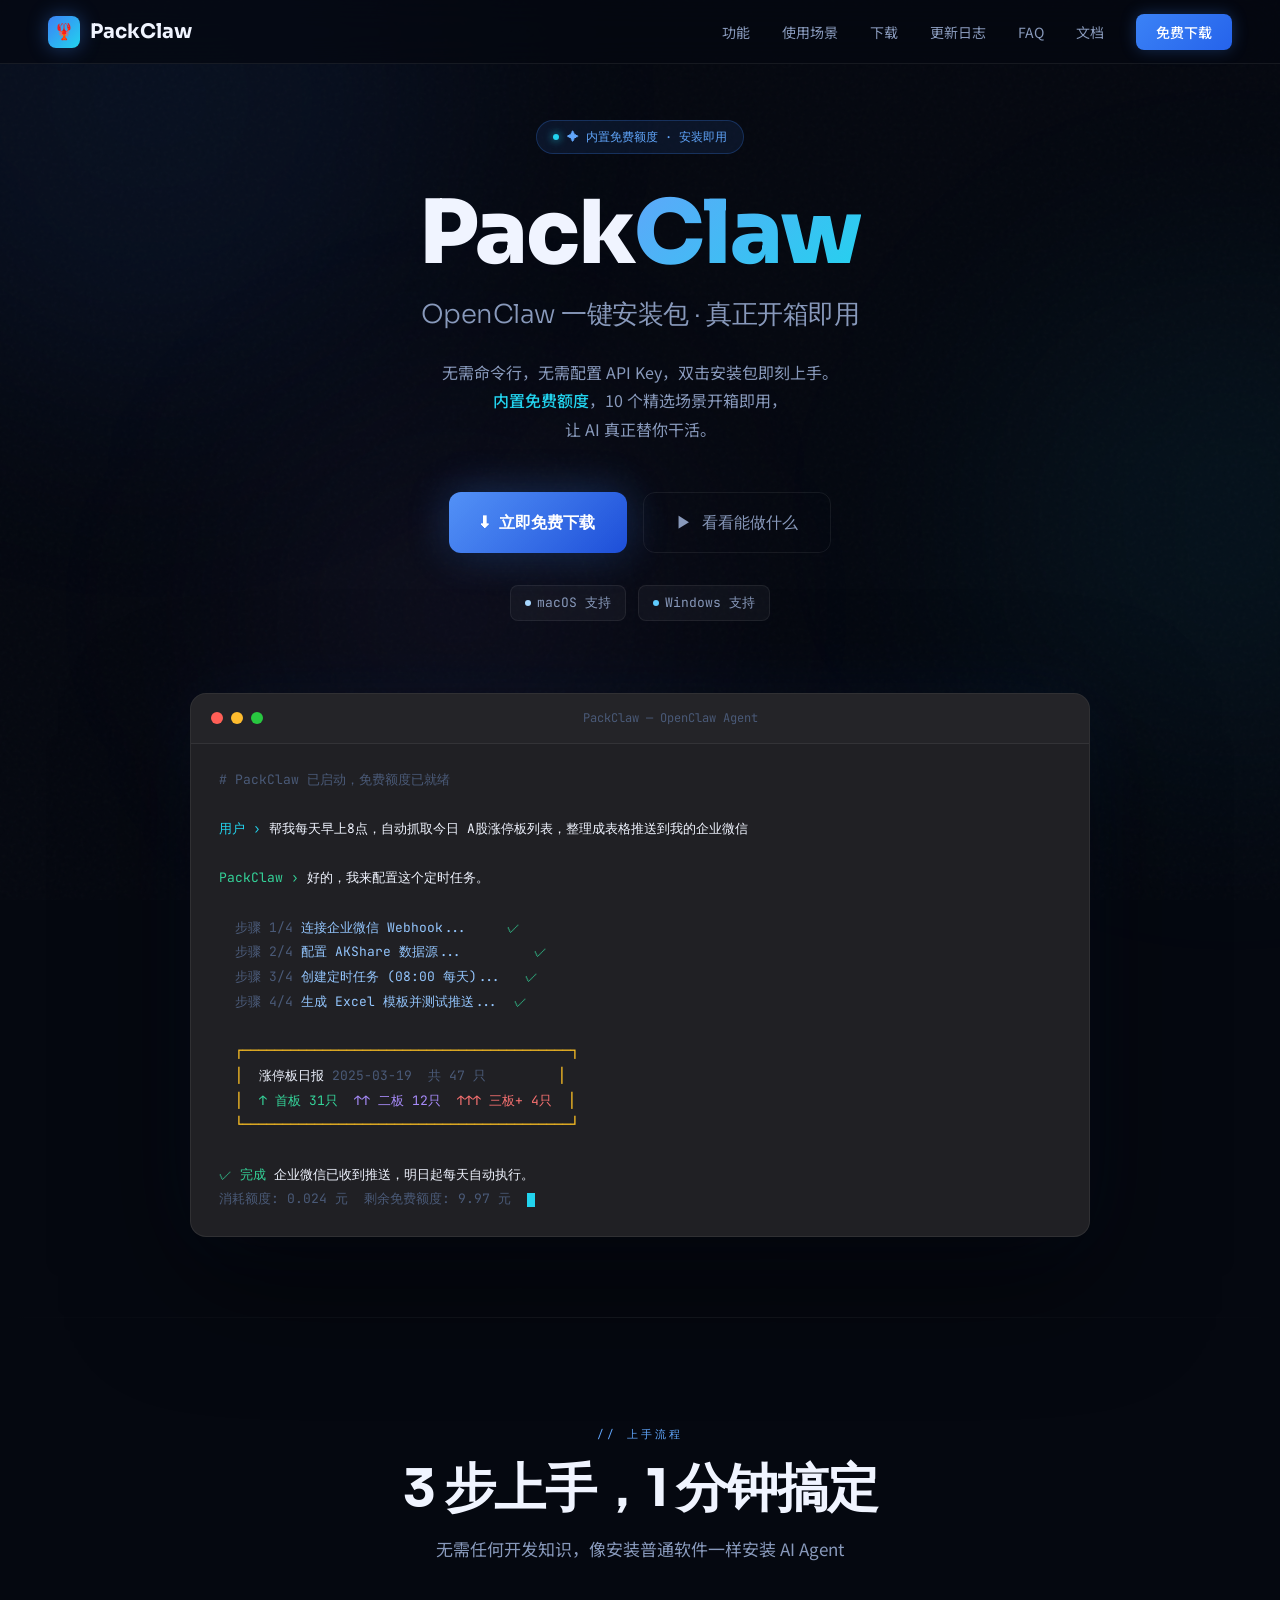
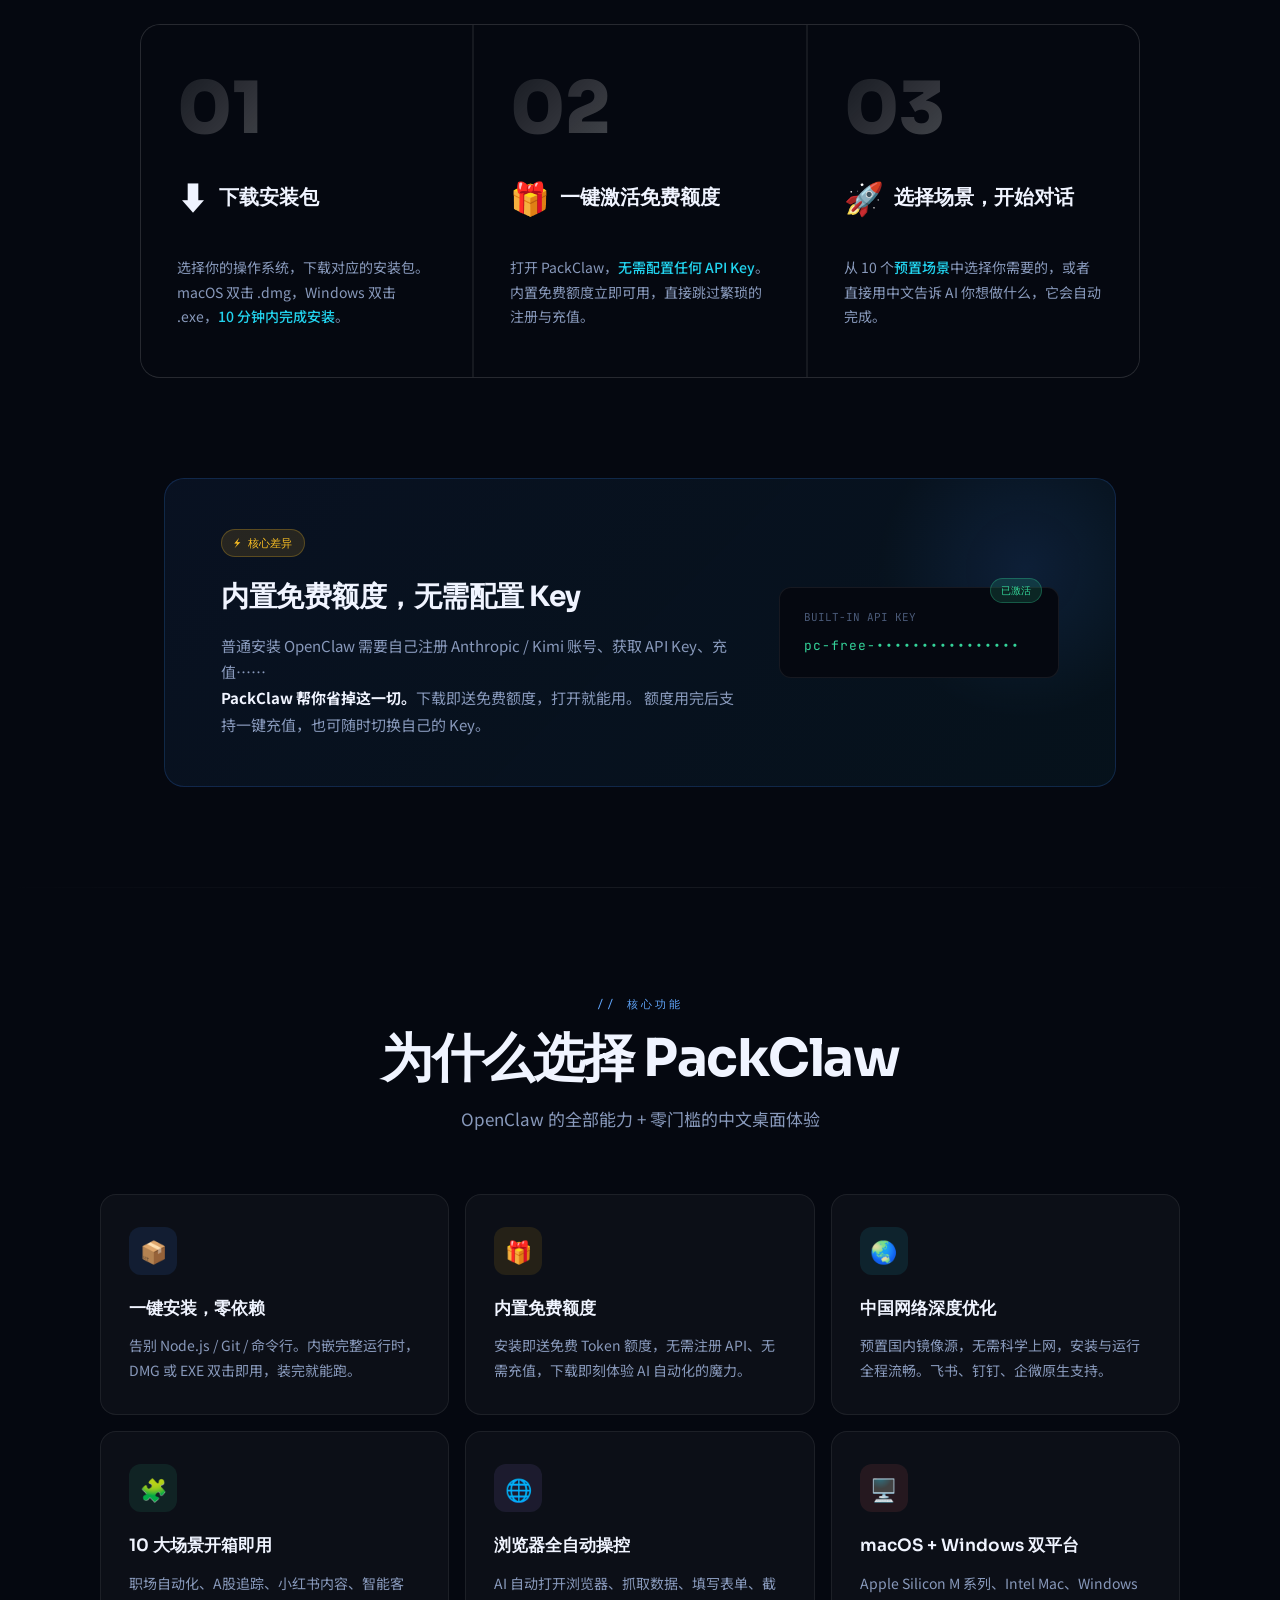
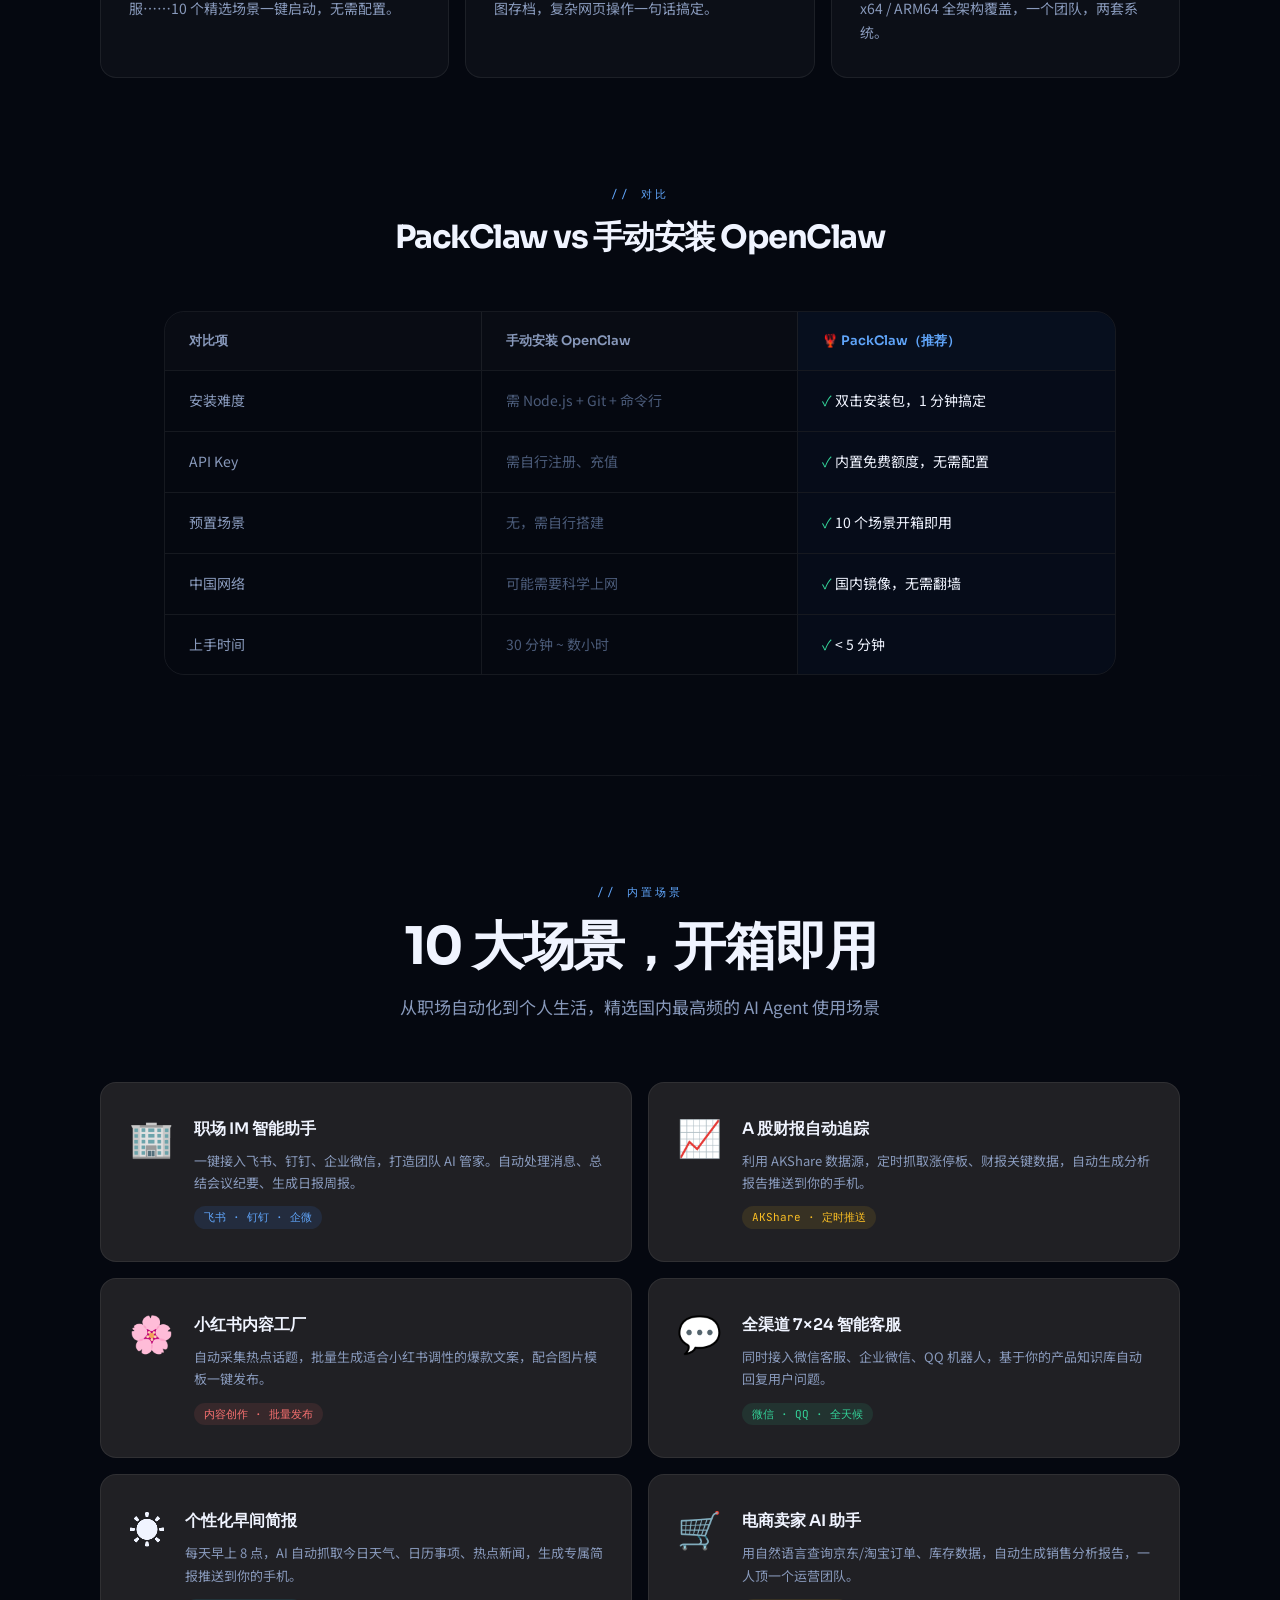
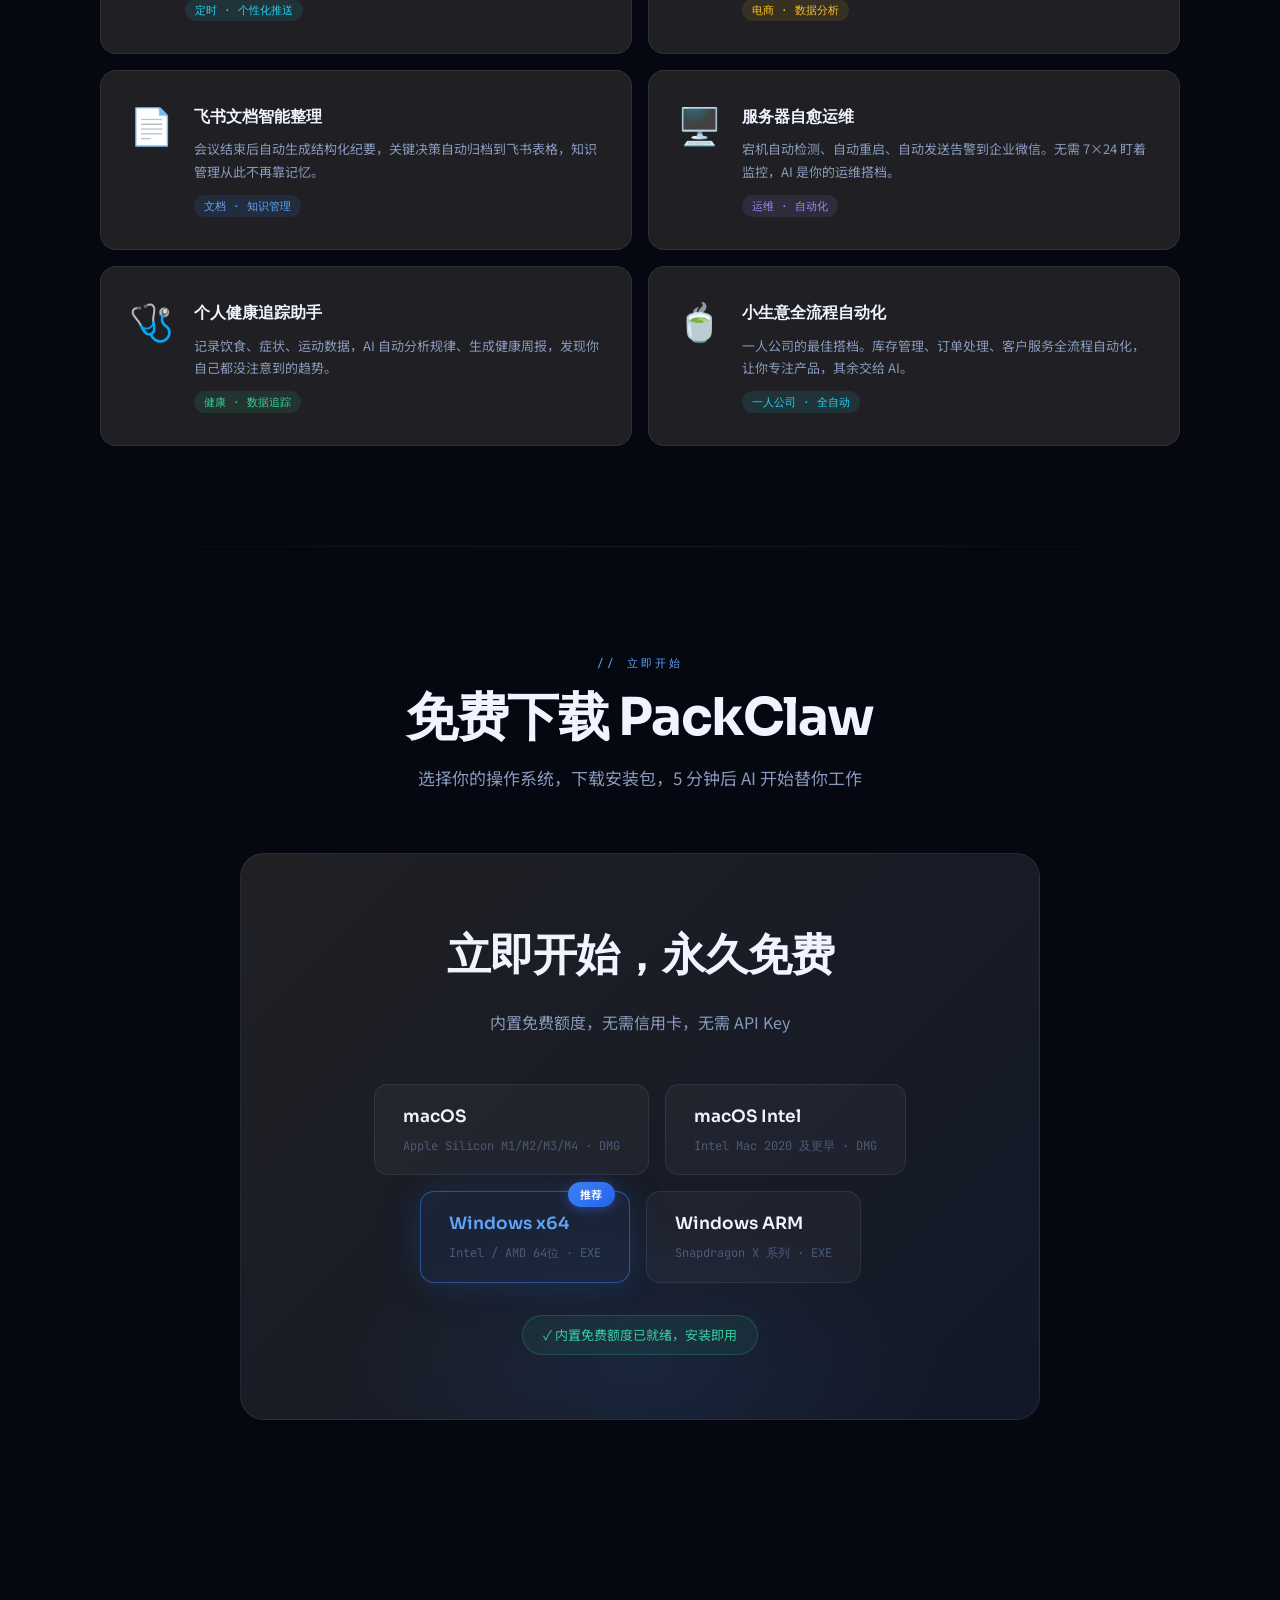
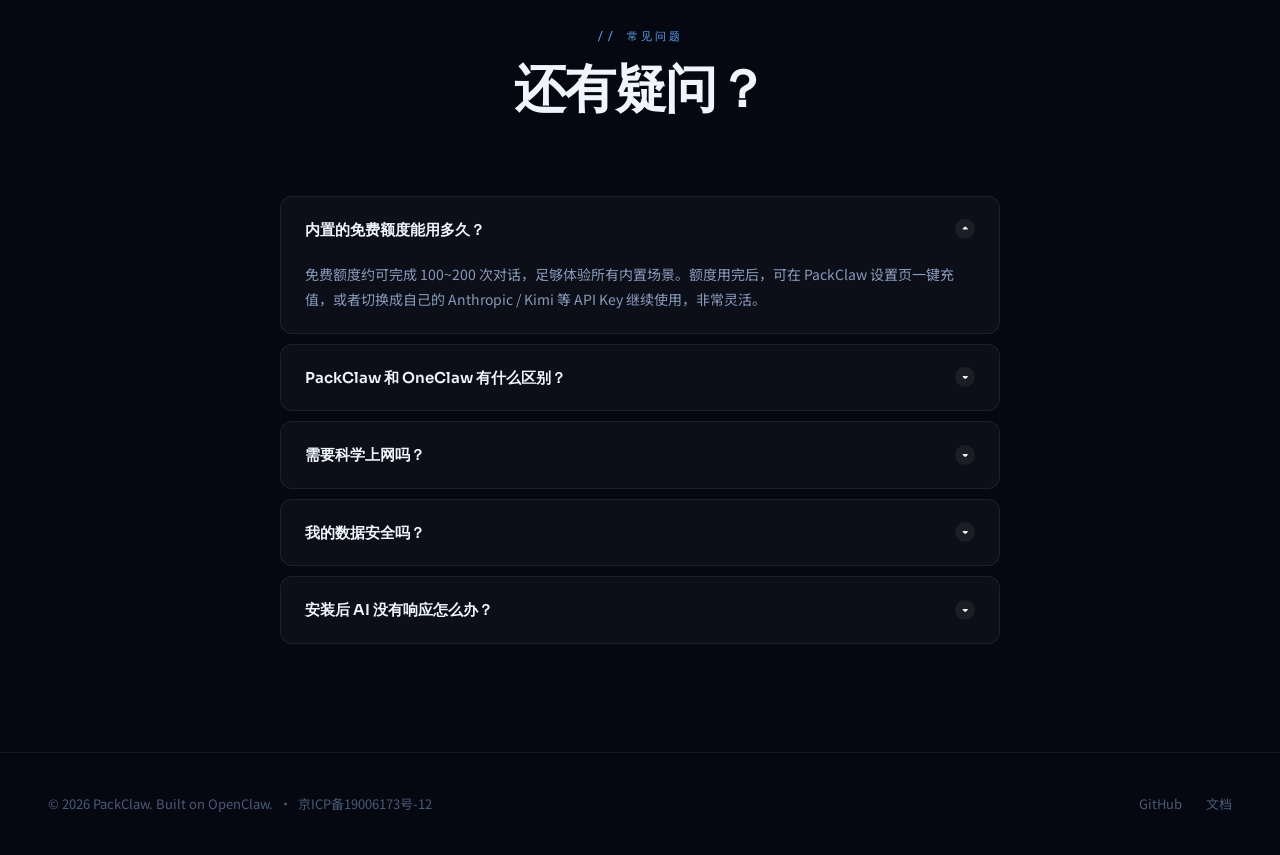
==== commit 029b9ad0: "更新日志" ====
--- a/index.html
+++ b/index.html
@@ -917,7 +917,7 @@
     <li><a href="#features">功能</a></li>
     <li><a href="#scenarios">使用场景</a></li>
     <li><a href="#download">下载</a></li>
-    <!-- <li><a href="releases/">更新日志</a></li> -->
+    <li><a href="releases/">更新日志</a></li>
     <li><a href="#faq">FAQ</a></li>
     <li><a href="docs/index.html">文档</a></li>
     <li><a href="#download" class="nav-cta">免费下载</a></li>
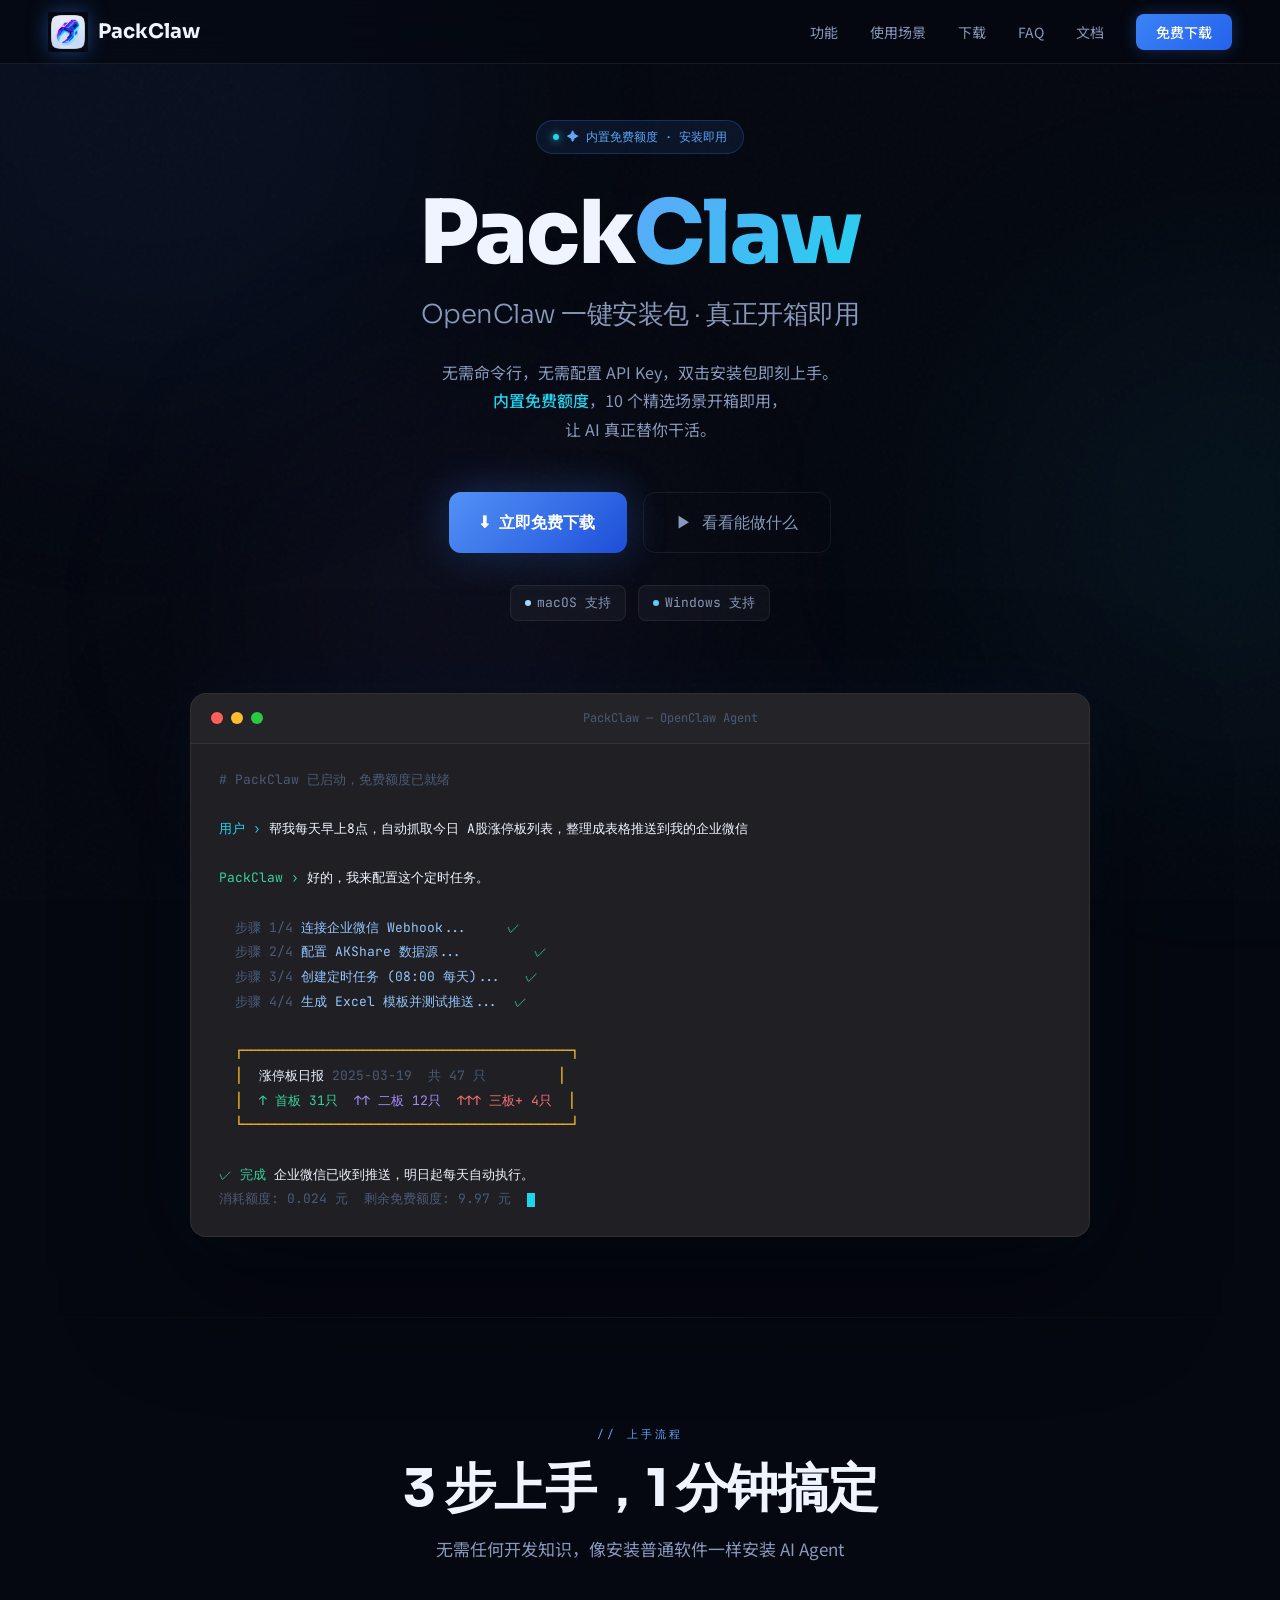
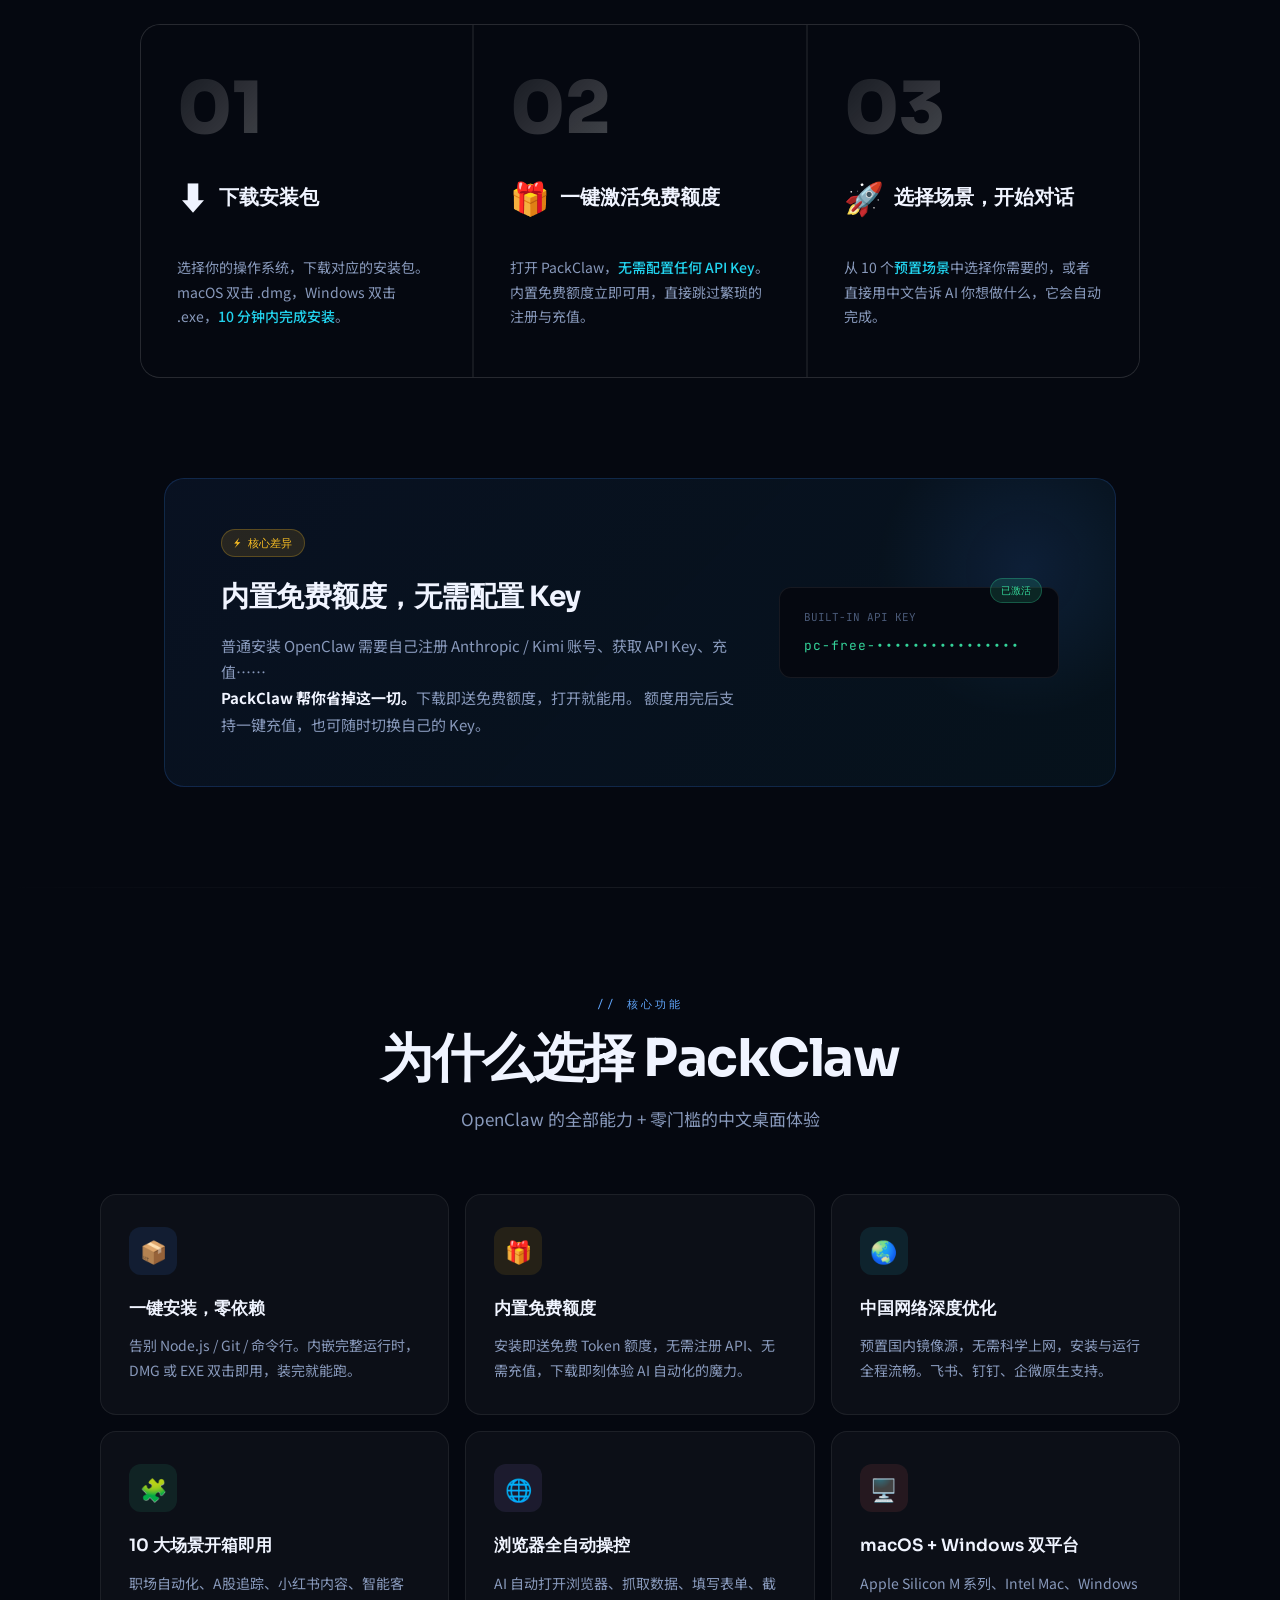
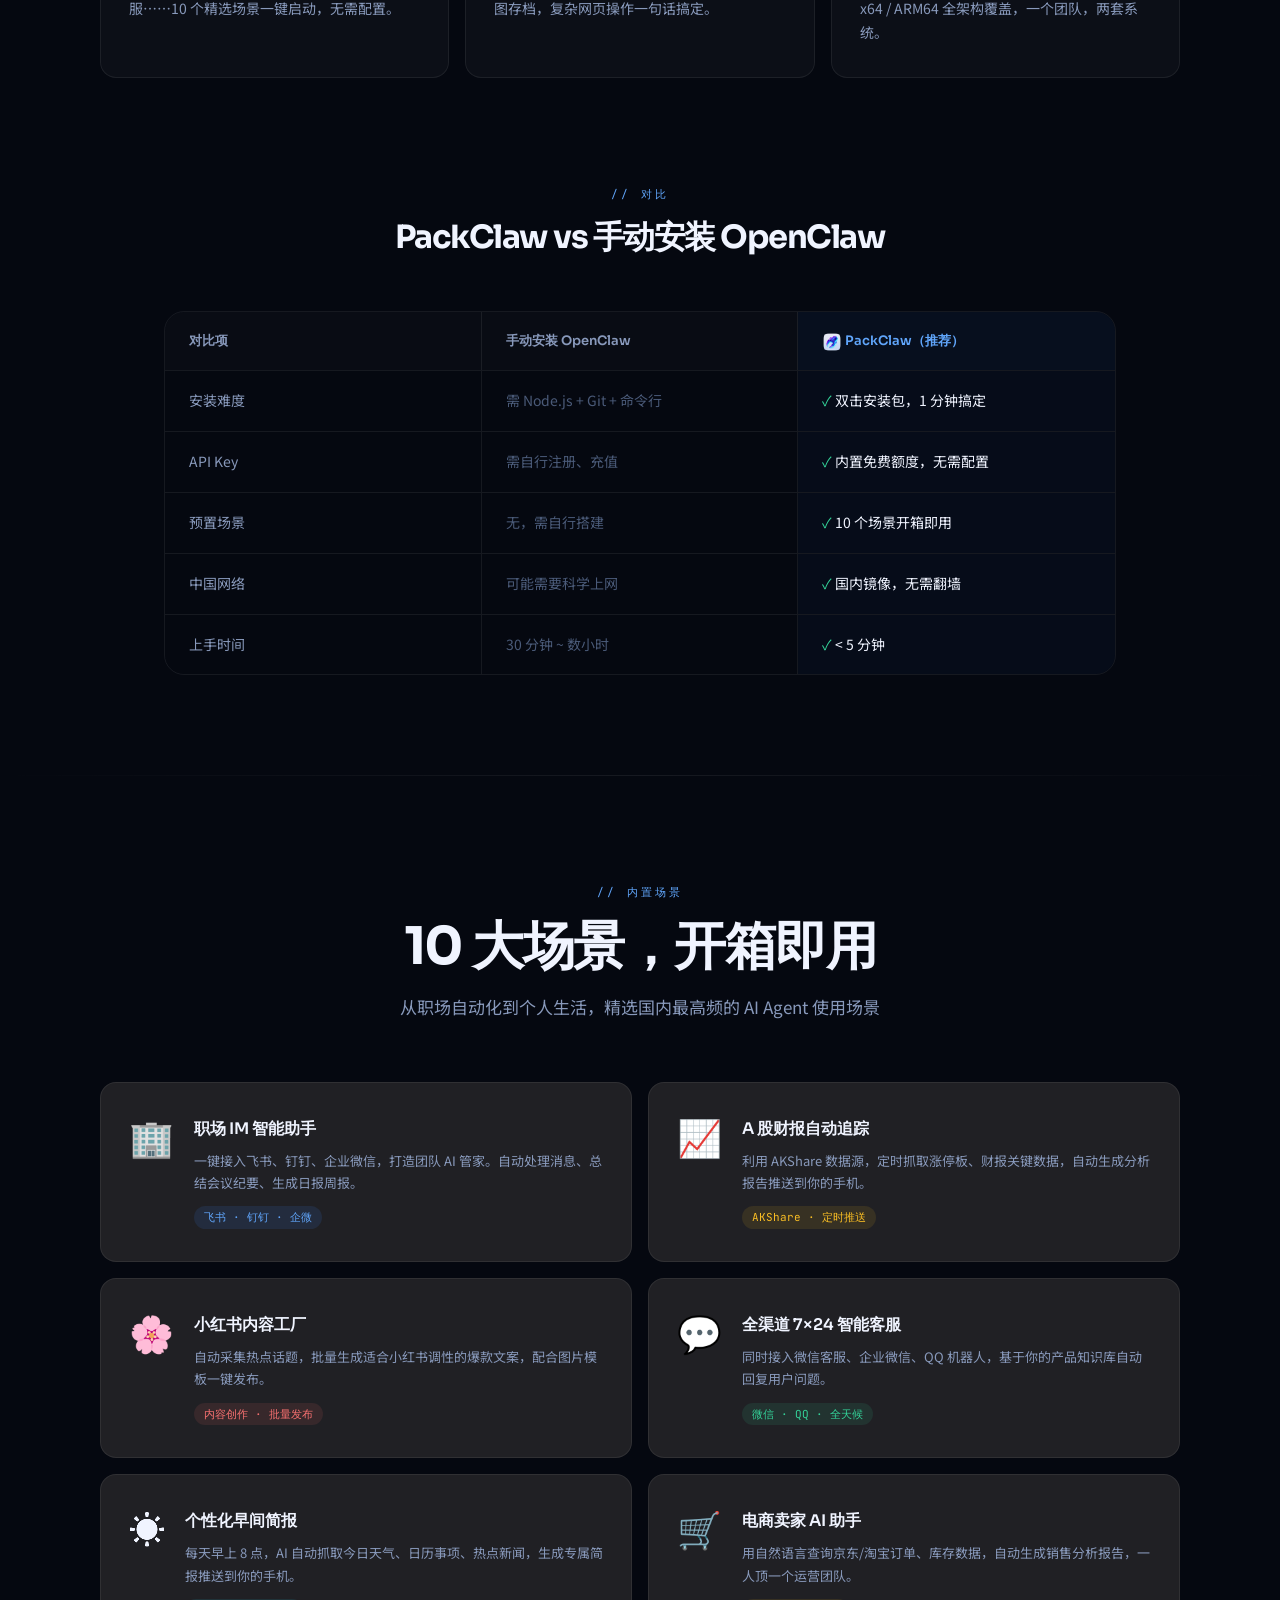
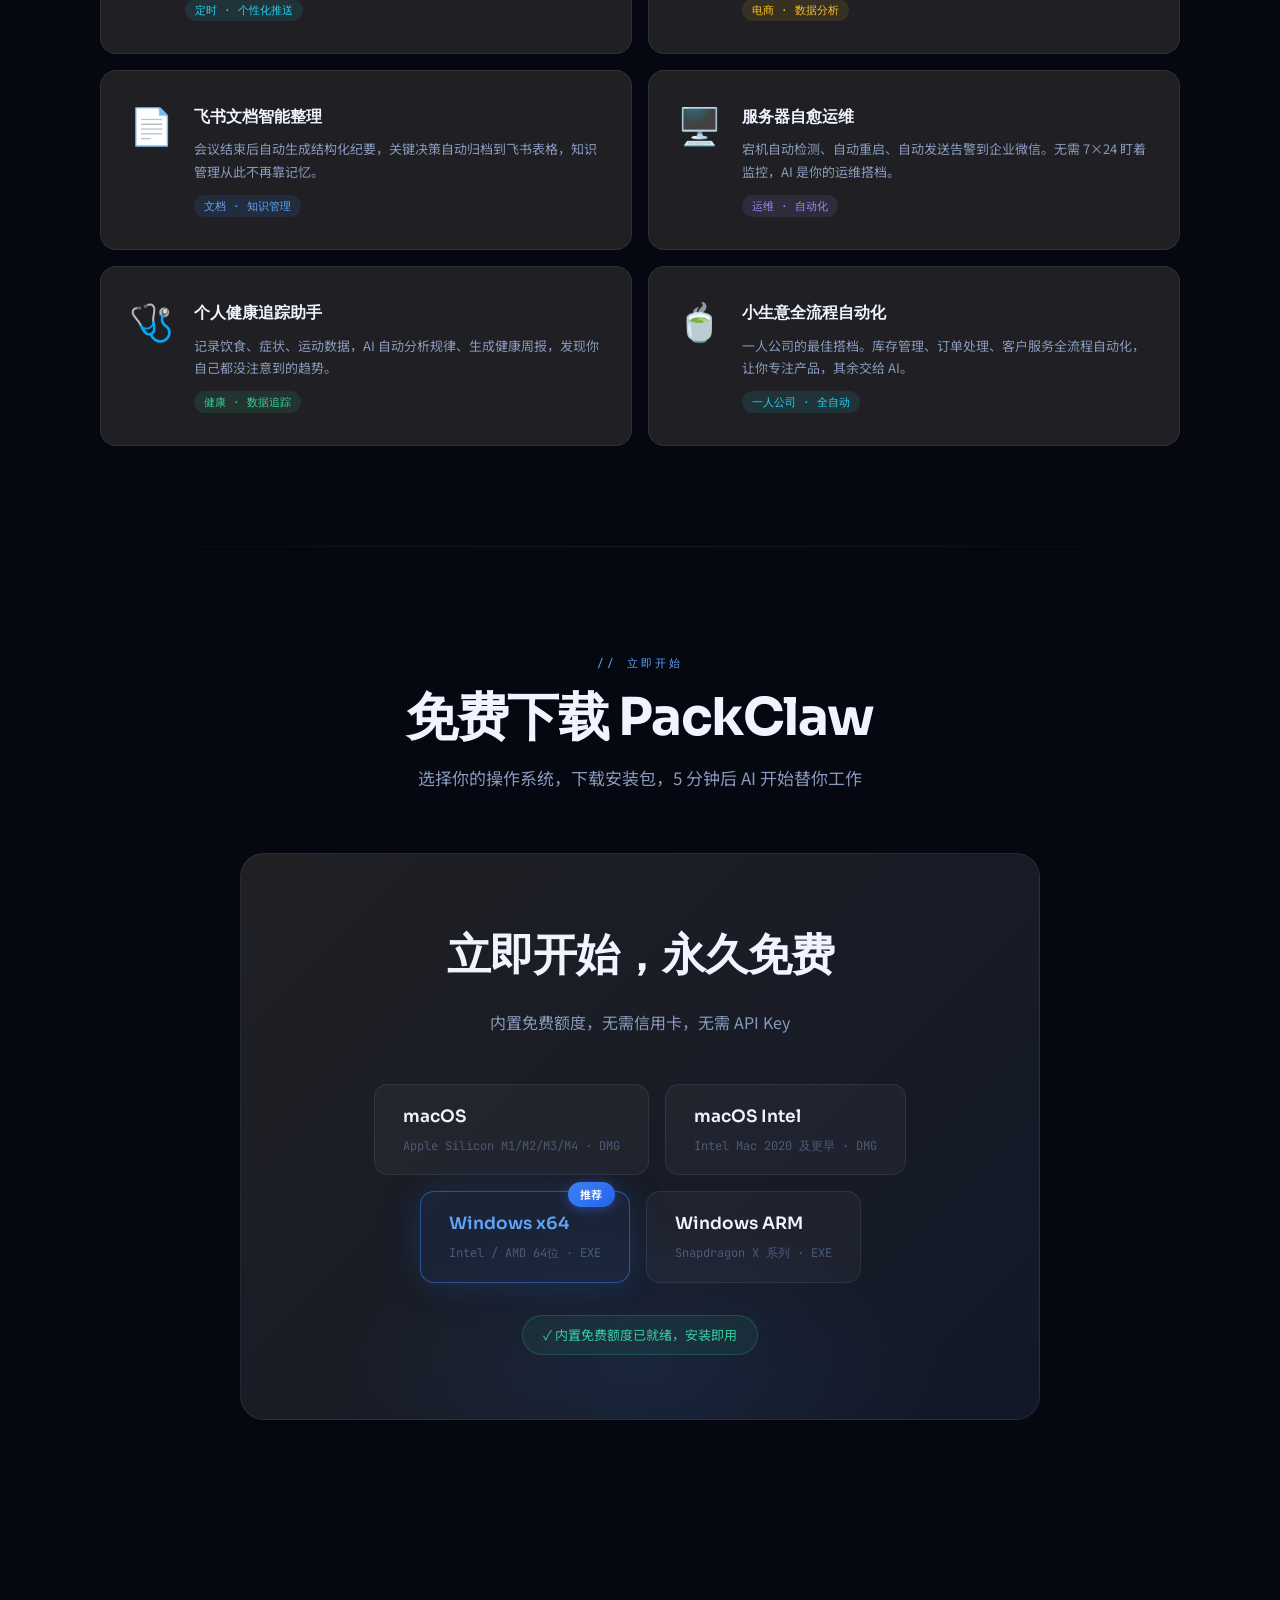
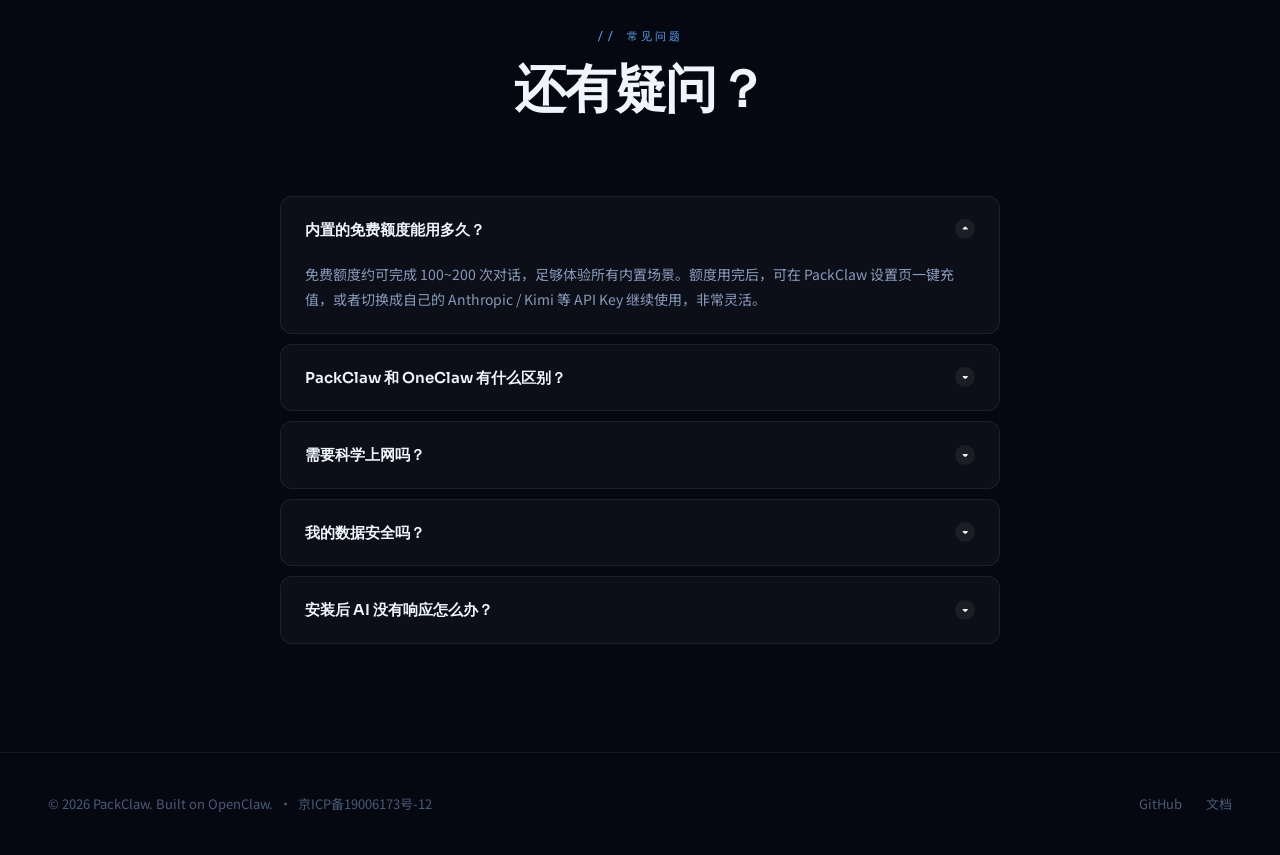
==== commit 979c52c5: "网站更新" ====
--- a/index.html
+++ b/index.html
@@ -101,9 +101,7 @@
 }
 
 .logo-icon {
-  width: 32px; height: 32px;
-  background: linear-gradient(135deg, var(--accent), var(--cyan));
-  border-radius: 8px;
+  width: 40px; height: 40px;
   display: flex; align-items: center; justify-content: center;
   font-size: 16px;
   box-shadow: 0 0 20px rgba(59,130,246,0.4);
@@ -910,14 +908,13 @@
 <!-- NAV -->
 <nav>
   <a href="#" class="logo">
-    <div class="logo-icon">🦞</div>
+    <div class="logo-icon"><img src="assets/critter-128.png" alt="PackClaw" style="width:40px;height:40px;"></div>
     PackClaw
   </a>
   <ul>
     <li><a href="#features">功能</a></li>
     <li><a href="#scenarios">使用场景</a></li>
     <li><a href="#download">下载</a></li>
-    <li><a href="releases/">更新日志</a></li>
     <li><a href="#faq">FAQ</a></li>
     <li><a href="docs/index.html">文档</a></li>
     <li><a href="#download" class="nav-cta">免费下载</a></li>
@@ -1108,7 +1105,7 @@
     <div class="compare-row header">
       <div class="compare-cell">对比项</div>
       <div class="compare-cell">手动安装 OpenClaw</div>
-      <div class="compare-cell">🦞 PackClaw（推荐）</div>
+      <div class="compare-cell"><img src="assets/critter-128.png" alt="" style="width:20px;height:20px;vertical-align:middle;"> PackClaw（推荐）</div>
     </div>
     <div class="compare-row">
       <div class="compare-cell" style="color:var(--text2)">安装难度</div>
@@ -1250,19 +1247,19 @@
       <p class="download-sub">内置免费额度，无需信用卡，无需 API Key</p>
 
       <div class="download-buttons">
-        <a href="downloads/darwin-arm64/PackClaw-arm64.dmg" class="dl-btn" id="dl-mac-arm64">
+        <a href="releases/PackClaw-1.0.11-arm64.dmg" class="dl-btn" id="dl-mac-arm64">
           <div class="dl-btn-os"> macOS</div>
           <div class="dl-btn-desc">Apple Silicon M1/M2/M3/M4 · DMG</div>
         </a>
-        <a href="downloads/darwin-x64/PackClaw-1.0.0-x64.dmg" class="dl-btn" id="dl-mac-x64">
+        <a href="releases/PackClaw-1.0.11-x64.dmg" class="dl-btn" id="dl-mac-x64">
           <div class="dl-btn-os"> macOS Intel</div>
           <div class="dl-btn-desc">Intel Mac 2020 及更早 · DMG</div>
         </a>
-        <a href="downloads/win32-x64/PackClaw-Setup-1.0.0-x64.exe" class="dl-btn" id="dl-win-x64">
+        <a href="releases/PackClaw-Setup-1.0.11-x64.exe" class="dl-btn" id="dl-win-x64">
           <div class="dl-btn-os"> Windows x64</div>
           <div class="dl-btn-desc">Intel / AMD 64位 · EXE</div>
         </a>
-        <a href="downloads/win32-arm64/PackClaw-Setup-1.0.0-arm64.exe" class="dl-btn" id="dl-win-arm64">
+        <a href="releases/PackClaw-Setup-1.0.11-arm64.exe" class="dl-btn" id="dl-win-arm64">
           <div class="dl-btn-os"> Windows ARM</div>
           <div class="dl-btn-desc">Snapdragon X 系列 · EXE</div>
         </a>
